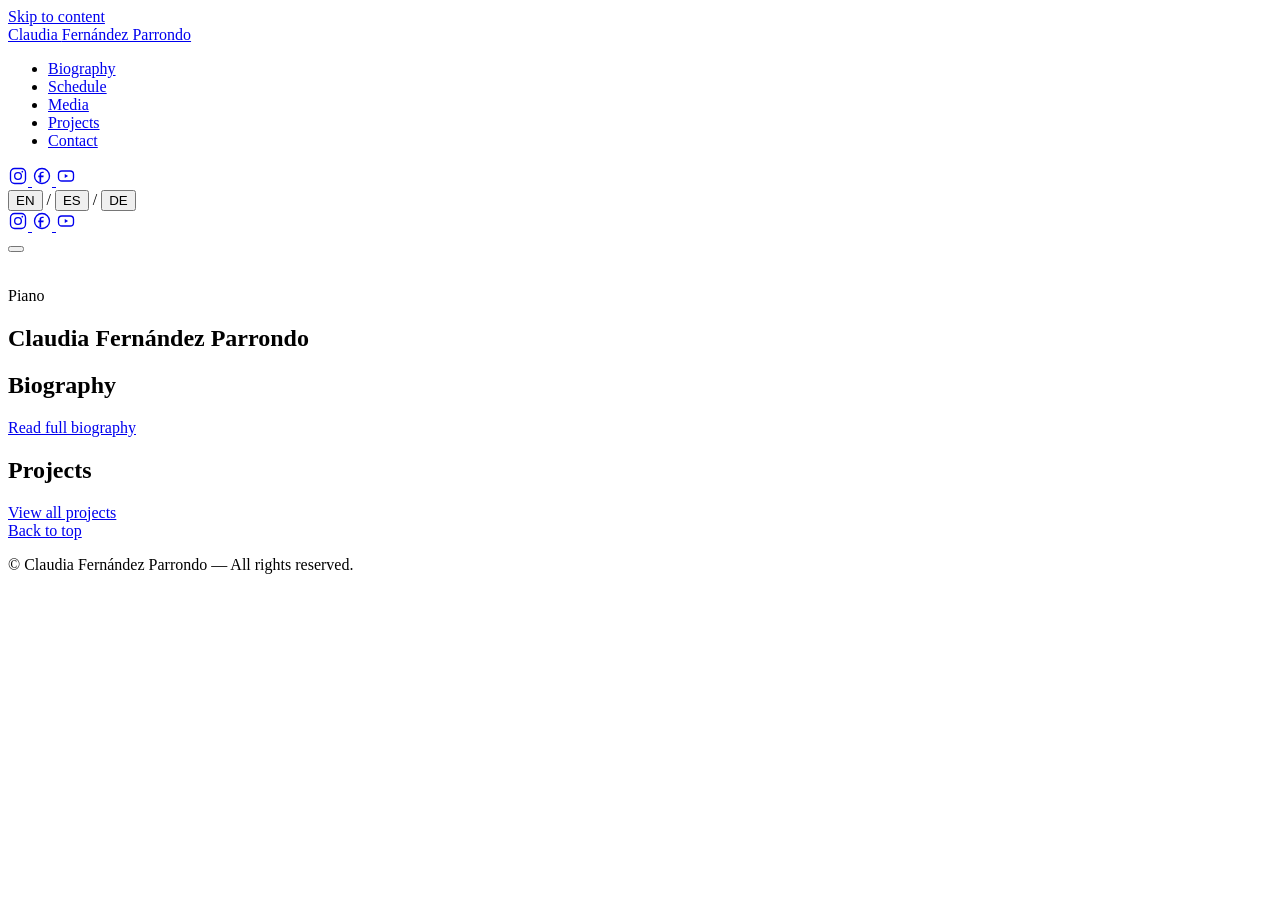
==== index.html @ fd2f8998 "Add files via upload" ====
<!DOCTYPE html>
<html lang="en">

<head>
  <meta charset="UTF-8">
  <meta name="viewport" content="width=device-width, initial-scale=1.0">

  <title>Claudia Fernández Parrondo — Pianist</title>

  <meta
    name="description"
    content="Claudia Fernández Parrondo, Spanish pianist. Chamber music and Lied, between Spain and Central Europe."
  >

  <!-- SEO -->
  <link
    rel="canonical"
    href="https://www.claudiafernandezparrondo.com/"
  >

  <meta name="robots" content="index, follow">
  <meta name="author" content="Claudia Fernández Parrondo">

  <!-- Open Graph -->
  <meta property="og:type" content="website">
  <meta
    property="og:site_name"
    content="Claudia Fernández Parrondo"
  >
  <meta
    property="og:title"
    content="Claudia Fernández Parrondo — Pianist"
  >
  <meta
    property="og:description"
    content="Spanish pianist. Chamber music and Lied, between Spain and Central Europe."
  >
  <meta
    property="og:image"
    content="https://www.claudiafernandezparrondo.com/assets/images/og-image.jpg"
  >
  <meta property="og:image:width" content="1200">
  <meta property="og:image:height" content="630">
  <meta
    property="og:url"
    content="https://www.claudiafernandezparrondo.com/"
  >
  <meta property="og:locale" content="en_US">
  <meta property="og:locale:alternate" content="es_ES">
  <meta property="og:locale:alternate" content="de_DE">

  <!-- Twitter Card -->
  <meta name="twitter:card" content="summary_large_image">
  <meta
    name="twitter:title"
    content="Claudia Fernández Parrondo — Pianist"
  >
  <meta
    name="twitter:description"
    content="Spanish pianist. Chamber music and Lied, between Spain and Central Europe."
  >
  <meta
    name="twitter:image"
    content="https://www.claudiafernandezparrondo.com/assets/images/og-image.jpg"
  >

  <!-- Structured data -->
  <script type="application/ld+json">
  {
    "@context": "https://schema.org",
    "@type": "Person",
    "name": "Claudia Fernández Parrondo",
    "jobTitle": "Pianist",
    "url": "https://www.claudiafernandezparrondo.com/",
    "image": "https://www.claudiafernandezparrondo.com/assets/images/og-image.jpg",
    "sameAs": [
      "https://www.instagram.com/cfpianist/",
      "https://www.facebook.com/ClauFPianist",
      "https://www.youtube.com/@CFPianist"
    ]
  }
  </script>

  <!-- Fonts -->
  <link rel="preconnect" href="https://fonts.googleapis.com">
  <link
    rel="preconnect"
    href="https://fonts.gstatic.com"
    crossorigin
  >

  <link
    href="https://fonts.googleapis.com/css2?family=Fraunces:ital,opsz,wght@0,9..144,300;0,9..144,400;0,9..144,500;0,9..144,600;1,9..144,400&family=Inter:wght@400;500;600&display=swap"
    rel="stylesheet"
  >

  <link rel="stylesheet" href="css/style.css">
</head>


<body id="top">

  <a class="skip-link" href="#main">
    Skip to content
  </a>


  <!-- ================================================================
       HEADER
       ================================================================ -->

  <header class="site-header">

    <div class="site-header__inner">

      <!-- NAME -->
      <a
        class="site-header__name"
        href="index.html"
      >
        Claudia
        <span class="site-header__surname">
          Fernández Parrondo
        </span>
      </a>


      <!-- NAVIGATION -->
      <nav
        class="primary-nav"
        id="primaryNav"
        aria-label="Primary navigation"
      >

        <ul class="primary-nav__list">

          <li>
            <a
              href="bio.html"
              data-i18n="nav.bio"
            >
              Biography
            </a>
          </li>

          <li>
            <a
              href="schedule.html"
              data-i18n="nav.schedule"
            >
              Schedule
            </a>
          </li>

          <li>
            <a
              href="media.html"
              data-i18n="nav.media"
            >
              Media
            </a>
          </li>

          <li>
            <a
              href="projects.html"
              data-i18n="nav.projects"
            >
              Projects
            </a>
          </li>

          <li>
            <a
              href="contact.html"
              data-i18n="nav.contact"
            >
              Contact
            </a>
          </li>

        </ul>


        <!-- MOBILE SOCIALS -->
        <div class="social-icons social-icons--in-nav">

          <a
            href="https://www.instagram.com/cfpianist/"
            target="_blank"
            rel="noopener noreferrer"
            aria-label="Instagram"
          >
            <svg
              viewBox="0 0 24 24"
              width="20"
              height="20"
              fill="none"
              stroke="currentColor"
              stroke-width="1.6"
            >
              <rect
                x="3"
                y="3"
                width="18"
                height="18"
                rx="5"
              />
              <circle
                cx="12"
                cy="12"
                r="4"
              />
              <circle
                cx="17.2"
                cy="6.8"
                r="1"
                fill="currentColor"
                stroke="none"
              />
            </svg>
          </a>


          <a
            href="https://www.facebook.com/ClauFPianist"
            target="_blank"
            rel="noopener noreferrer"
            aria-label="Facebook"
          >
            <svg
              viewBox="0 0 24 24"
              width="20"
              height="20"
              fill="none"
              stroke="currentColor"
              stroke-width="1.6"
            >
              <circle
                cx="12"
                cy="12"
                r="9"
              />

              <path
                d="M14 8.5h-1.5c-.9 0-1.5.6-1.5 1.5v1.5H14l-.3 2H11v6h-2v-6H7.5v-2H9V10c0-1.9 1.3-3.2 3.2-3.2H14z"
                fill="currentColor"
                stroke="none"
              />
            </svg>
          </a>


          <a
            href="https://www.youtube.com/@CFPianist"
            target="_blank"
            rel="noopener noreferrer"
            aria-label="YouTube"
          >
            <svg
              viewBox="0 0 24 24"
              width="20"
              height="20"
              fill="none"
              stroke="currentColor"
              stroke-width="1.6"
            >
              <rect
                x="3"
                y="6"
                width="18"
                height="12"
                rx="4"
              />

              <path
                d="M10.5 9.7v4.6l4-2.3z"
                fill="currentColor"
                stroke="none"
              />
            </svg>
          </a>

        </div>

      </nav>


      <!-- LANGUAGE SWITCH -->
      <div
        class="lang-switch"
        aria-label="Language selection"
      >

        <button
          class="lang-switch__btn is-active"
          type="button"
          data-lang="en"
        >
          EN
        </button>

        <span
          class="lang-switch__separator"
          aria-hidden="true"
        >
          /
        </span>

        <button
          class="lang-switch__btn"
          type="button"
          data-lang="es"
        >
          ES
        </button>

        <span
          class="lang-switch__separator"
          aria-hidden="true"
        >
          /
        </span>

        <button
          class="lang-switch__btn"
          type="button"
          data-lang="de"
        >
          DE
        </button>

      </div>


      <!-- DESKTOP SOCIALS -->
      <div class="social-icons social-icons--in-header">

        <a
          href="https://www.instagram.com/cfpianist/"
          target="_blank"
          rel="noopener noreferrer"
          aria-label="Instagram"
        >
          <svg
            viewBox="0 0 24 24"
            width="20"
            height="20"
            fill="none"
            stroke="currentColor"
            stroke-width="1.6"
          >
            <rect
              x="3"
              y="3"
              width="18"
              height="18"
              rx="5"
            />

            <circle
              cx="12"
              cy="12"
              r="4"
            />

            <circle
              cx="17.2"
              cy="6.8"
              r="1"
              fill="currentColor"
              stroke="none"
            />
          </svg>
        </a>


        <a
          href="https://www.facebook.com/ClauFPianist"
          target="_blank"
          rel="noopener noreferrer"
          aria-label="Facebook"
        >
          <svg
            viewBox="0 0 24 24"
            width="20"
            height="20"
            fill="none"
            stroke="currentColor"
            stroke-width="1.6"
          >
            <circle
              cx="12"
              cy="12"
              r="9"
            />

            <path
              d="M14 8.5h-1.5c-.9 0-1.5.6-1.5 1.5v1.5H14l-.3 2H11v6h-2v-6H7.5v-2H9V10c0-1.9 1.3-3.2 3.2-3.2H14z"
              fill="currentColor"
              stroke="none"
            />
          </svg>
        </a>


        <a
          href="https://www.youtube.com/@CFPianist"
          target="_blank"
          rel="noopener noreferrer"
          aria-label="YouTube"
        >
          <svg
            viewBox="0 0 24 24"
            width="20"
            height="20"
            fill="none"
            stroke="currentColor"
            stroke-width="1.6"
          >
            <rect
              x="3"
              y="6"
              width="18"
              height="12"
              rx="4"
            />

            <path
              d="M10.5 9.7v4.6l4-2.3z"
              fill="currentColor"
              stroke="none"
            />
          </svg>
        </a>

      </div>


      <!-- MOBILE MENU BUTTON -->
      <button
        id="navToggle"
        class="nav-toggle"
        type="button"
        aria-expanded="false"
        aria-controls="primaryNav"
        aria-label="Open menu"
      >
        <span class="nav-toggle__bar"></span>
        <span class="nav-toggle__bar"></span>
        <span class="nav-toggle__bar"></span>
      </button>

    </div>

  </header>


  <!-- ================================================================
       MAIN
       ================================================================ -->

  <main id="main">


    <!-- HERO -->

    <section
      class="hero"
      aria-label="Introduction"
    >

      <div class="hero__media">

        <img
          class="hero__image"
          src="assets/images/claudia-hero-1200.jpg"
          srcset="
            assets/images/claudia-hero-700.jpg 700w,
            assets/images/claudia-hero-1200.jpg 1200w,
            assets/images/claudia-hero-2000.jpg 2000w
          "
          sizes="
            (max-width: 700px) 100vw,
            (max-width: 1100px) 100vw,
            60vw
          "
          alt=""
          id="heroImage"
          fetchpriority="high"
        >

        <div
          class="hero__scrim"
          aria-hidden="true"
        ></div>

      </div>


      <div class="hero__content">

        <p
          class="hero__eyebrow"
          data-i18n="hero.eyebrow"
          data-i18n-source="content"
        >
          Piano
        </p>

        <h1 class="hero__name">

          <span class="hero__name-line">
            Claudia
          </span>

          <span class="hero__name-line hero__name-line--last">
            Fernández Parrondo
          </span>

        </h1>

      </div>

    </section>


    <!-- BIO TEASER -->

    <section
      class="section section--bio-teaser"
      id="bio-teaser"
    >

      <div class="section__inner">

        <h2 class="section__title">

          <span
            class="section__title-rule"
            aria-hidden="true"
          ></span>

          <span data-i18n="sections.bio">
            Biography
          </span>

        </h2>


        <p
          class="bio-teaser__text"
          id="bioTeaser"
          data-i18n-source="content"
          data-i18n="bioTeaser"
        >
          <!-- populated by JS -->
        </p>


        <a
          class="text-link"
          href="bio.html"
        >

          <span data-i18n="readFullBio">
            Read full biography
          </span>

          <span
            class="text-link__line"
            aria-hidden="true"
          ></span>

        </a>

      </div>

    </section>


    <!-- PROJECTS PREVIEW -->

    <section
      class="section section--projects"
      id="projects-preview"
    >

      <div class="section__inner">

        <h2 class="section__title">

          <span
            class="section__title-rule"
            aria-hidden="true"
          ></span>

          <span data-i18n="sections.projects">
            Projects
          </span>

        </h2>


        <div
          class="projects-grid"
          id="projectsPreviewGrid"
        ></div>


        <p
          class="empty-state"
          id="projectsPreviewEmpty"
          data-i18n="projectsEmpty"
          hidden
        >
          New projects coming soon.
        </p>


        <a
          class="text-link"
          href="projects.html"
        >

          <span data-i18n="viewAllProjects">
            View all projects
          </span>

          <span
            class="text-link__line"
            aria-hidden="true"
          ></span>

        </a>

      </div>

    </section>

  </main>


  <!-- ================================================================
       FOOTER
       ================================================================ -->

  <footer class="site-footer">

    <div class="site-footer__inner">

      <a
        href="#top"
        class="site-footer__top"
        data-i18n="backToTop"
      >
        Back to top
      </a>

      <p class="site-footer__rights">
        &copy;
        <span id="year"></span>
        Claudia Fernández Parrondo —
        <span data-i18n="footerRights">
          All rights reserved.
        </span>
      </p>

    </div>

  </footer>


  <!-- SCRIPTS -->

  <script src="js/i18n.js"></script>
  <script src="js/main.js"></script>

</body>

</html>
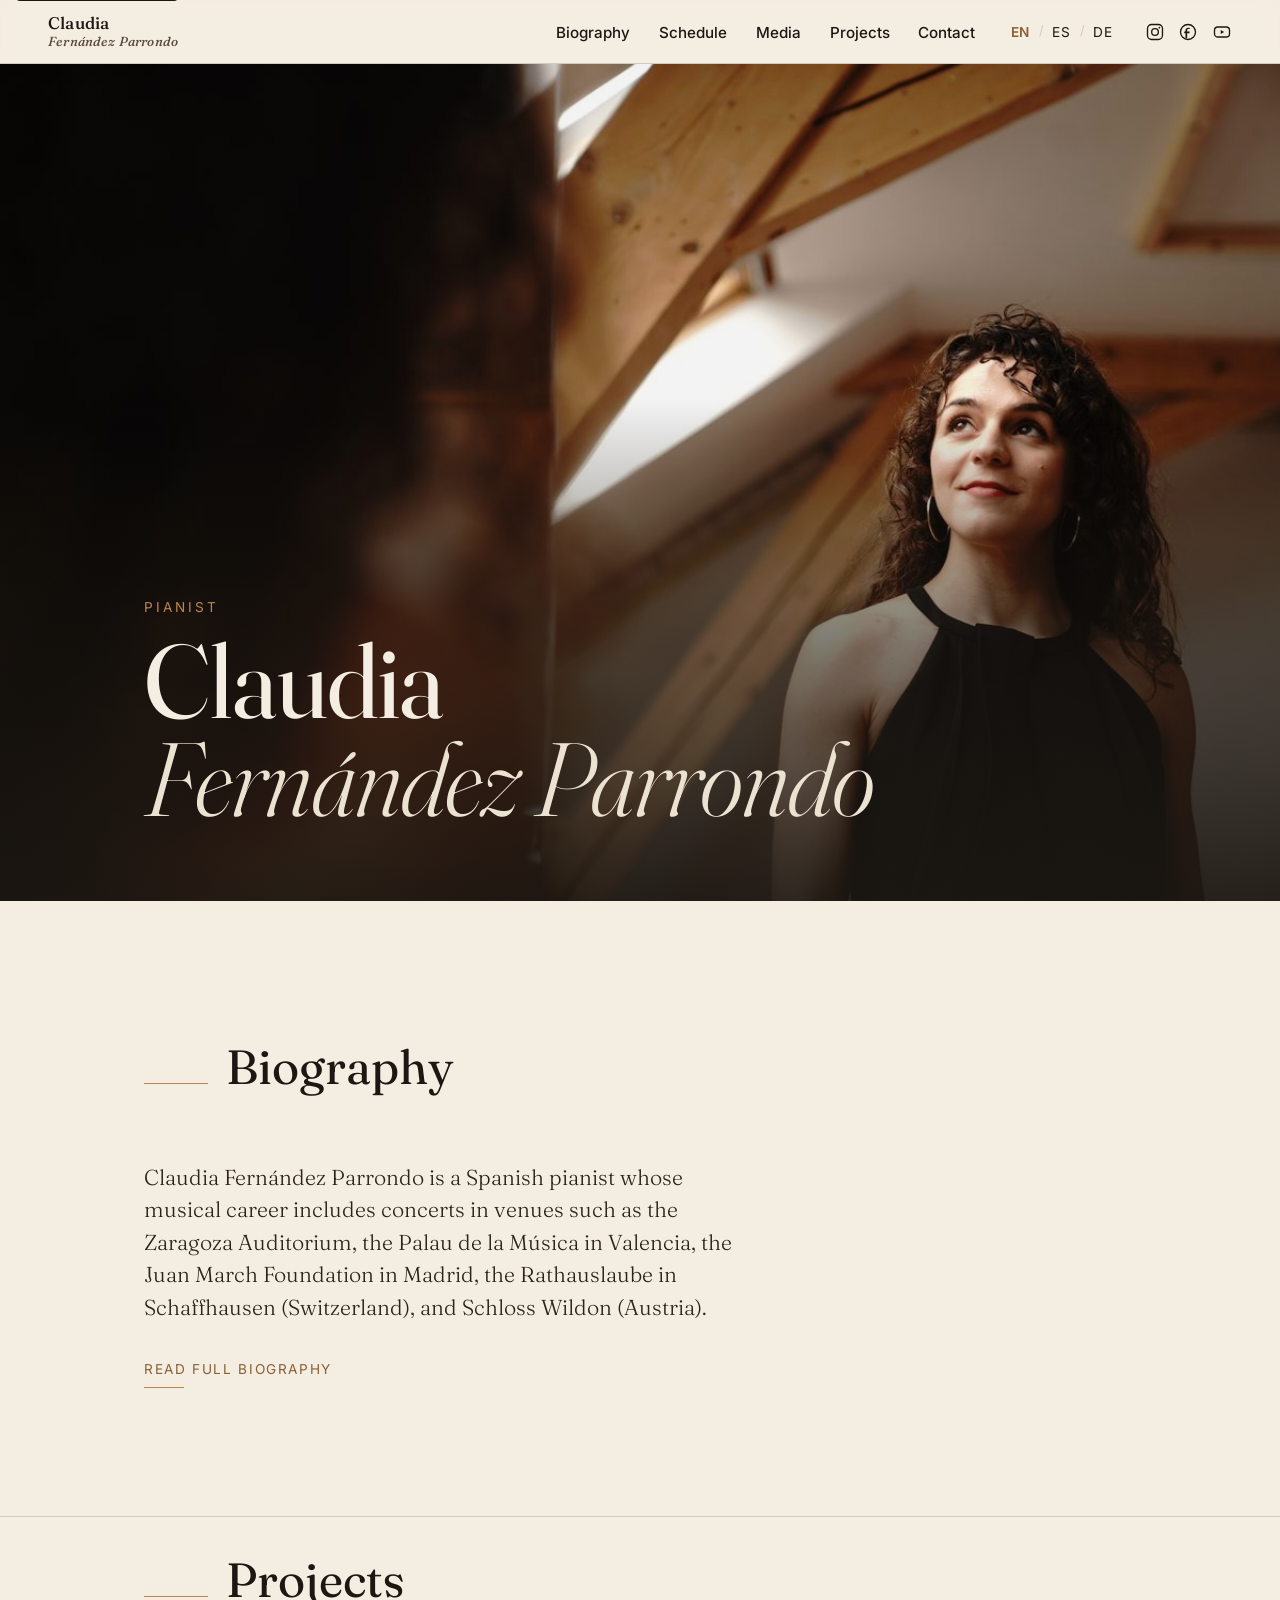
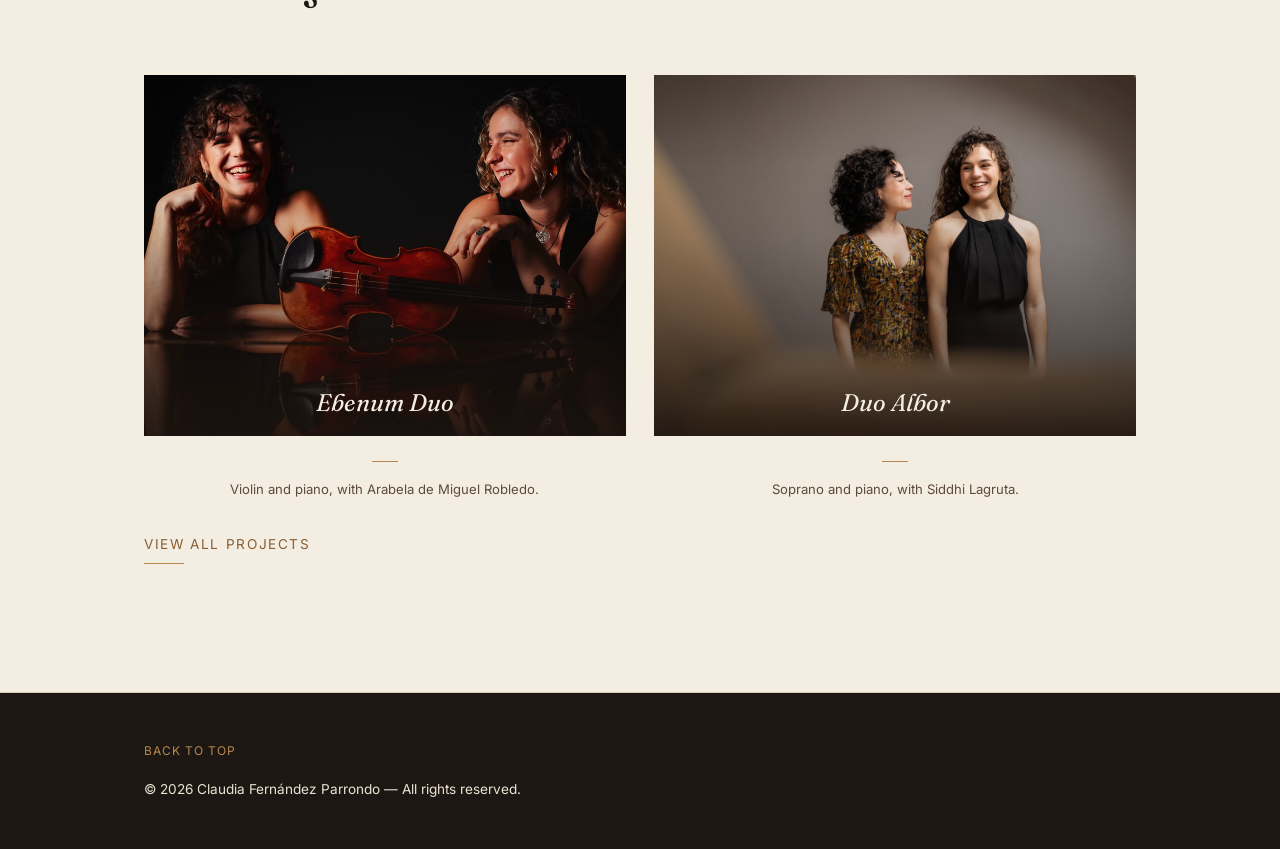
==== commit eaead8df: "Add files via upload" ====
--- a/index.html
+++ b/index.html
@@ -476,9 +476,9 @@
           class="hero__image"
           src="assets/images/claudia-hero-1200.jpg"
           srcset="
-            assets/images/claudia-hero-700.jpg 700w,
-            assets/images/claudia-hero-1200.jpg 1200w,
-            assets/images/claudia-hero-2000.jpg 2000w
+            assets/claudia-hero-700.jpg 700w,
+            assets/claudia-hero-1200.jpg 1200w,
+            assets/claudia-hero-2000.jpg 2000w
           "
           sizes="
             (max-width: 700px) 100vw,
--- a/css/style.css
+++ b/css/style.css
@@ -0,0 +1,1398 @@
+/* ==========================================================================
+   Claudia Fernández Parrondo — Piano
+   Design tokens: "Golden Hour"
+   ========================================================================== */
+
+:root {
+  --color-ink: #1c1712;
+  --color-ink-soft: #2a231c;
+  --color-parchment: #f4ede1;
+  --color-parchment-dim: #ece2d2;
+  --color-amber: #b8874f;
+  --color-amber-deep: #8a5f34;
+  --color-coffee: #5c4b3a;
+  --color-line: #d8cbb6;
+  --color-white: #fffdf9;
+
+  --font-display: "Fraunces", "Iowan Old Style", Georgia, serif;
+  --font-body: "Inter", -apple-system, BlinkMacSystemFont, "Segoe UI", sans-serif;
+
+  --step-name: clamp(2.6rem, 8vw + 1rem, 6.5rem);
+  --step-h2: clamp(1.8rem, 4vw + 1rem, 3rem);
+  --step-h3: clamp(1.1rem, 1.5vw + 0.8rem, 1.4rem);
+  --step-body: clamp(1rem, 0.4vw + 0.9rem, 1.15rem);
+  --step-eyebrow: clamp(0.72rem, 0.3vw + 0.65rem, 0.85rem);
+
+  --content-max: 68rem;
+  --content-pad: 1.25rem;
+  --space-section: clamp(4rem, 10vw, 8rem);
+
+  --ease: cubic-bezier(0.22, 1, 0.36, 1);
+}
+
+@media (min-width: 700px) {
+  :root {
+    --content-pad: 3rem;
+  }
+}
+
+
+/* ==========================================================================
+   RESET
+   ========================================================================== */
+
+*,
+*::before,
+*::after {
+  box-sizing: border-box;
+}
+
+html {
+  scroll-behavior: smooth;
+}
+
+@media (prefers-reduced-motion: reduce) {
+  html {
+    scroll-behavior: auto;
+  }
+
+  *,
+  *::before,
+  *::after {
+    animation-duration: 0.01ms !important;
+    animation-iteration-count: 1 !important;
+    transition-duration: 0.01ms !important;
+    scroll-behavior: auto !important;
+  }
+}
+
+body {
+  margin: 0;
+
+  background: var(--color-parchment);
+  color: var(--color-ink);
+
+  font-family: var(--font-body);
+  font-size: var(--step-body);
+  line-height: 1.6;
+
+  -webkit-font-smoothing: antialiased;
+}
+
+img {
+  max-width: 100%;
+  display: block;
+}
+
+a {
+  color: inherit;
+}
+
+ul {
+  margin: 0;
+  padding: 0;
+  list-style: none;
+}
+
+h1,
+h2,
+h3,
+p {
+  margin: 0;
+}
+
+
+/* ==========================================================================
+   ACCESSIBILITY
+   ========================================================================== */
+
+.sr-only {
+  position: absolute;
+
+  width: 1px;
+  height: 1px;
+
+  padding: 0;
+  margin: -1px;
+
+  overflow: hidden;
+
+  clip: rect(0, 0, 0, 0);
+
+  white-space: nowrap;
+
+  border: 0;
+}
+
+.skip-link {
+  position: absolute;
+
+  top: -3rem;
+  left: 1rem;
+
+  background: var(--color-ink);
+  color: var(--color-parchment);
+
+  padding: 0.6rem 1rem;
+
+  z-index: 1000;
+
+  border-radius: 0 0 4px 4px;
+
+  transition: top 0.2s var(--ease);
+}
+
+.skip-link:focus {
+  top: 0;
+}
+
+:focus-visible {
+  outline: 2px solid var(--color-amber);
+  outline-offset: 3px;
+}
+
+
+/* ==========================================================================
+   HEADER
+   ========================================================================== */
+
+.site-header {
+  position: sticky;
+
+  top: 0;
+
+  z-index: 100;
+
+  background: rgba(244, 237, 225, 0.9);
+
+  backdrop-filter: blur(8px);
+
+  border-bottom: 1px solid var(--color-line);
+}
+
+.site-header__inner {
+  width: 100%;
+
+  margin: 0 auto;
+
+  padding: 0.9rem var(--content-pad);
+
+  display: flex;
+
+  align-items: center;
+
+  gap: 0;
+}
+
+
+/* ==========================================================================
+   HEADER — NAME
+   ========================================================================== */
+
+.site-header__name {
+  font-family: var(--font-display);
+
+  font-weight: 500;
+
+  font-size: 1.05rem;
+
+  text-decoration: none;
+
+  letter-spacing: 0.01em;
+
+  display: flex;
+
+  flex-direction: column;
+
+  line-height: 1.15;
+
+  flex-shrink: 0;
+}
+
+.site-header__surname {
+  font-size: 0.78em;
+
+  color: var(--color-coffee);
+
+  font-style: italic;
+}
+
+
+/* ==========================================================================
+   HEADER — NAVIGATION
+   ========================================================================== */
+
+.primary-nav {
+  display: none;
+}
+
+.primary-nav__list {
+  display: flex;
+
+  align-items: center;
+
+  gap: 1.8rem;
+}
+
+.primary-nav__list a {
+  text-decoration: none;
+
+  font-family: var(--font-body);
+
+  font-size: 0.95rem;
+
+  font-weight: 500;
+
+  color: var(--color-ink);
+
+  white-space: nowrap;
+
+  transition: color 0.2s var(--ease);
+}
+
+.primary-nav__list a:hover,
+.primary-nav__list a:focus-visible {
+  color: var(--color-amber-deep);
+}
+
+
+/* ==========================================================================
+   HEADER — SOCIAL ICONS
+   ========================================================================== */
+
+.social-icons {
+  display: flex;
+
+  align-items: center;
+
+  gap: 0.85rem;
+}
+
+.social-icons a {
+  color: var(--color-ink);
+
+  display: flex;
+
+  transition: color 0.2s var(--ease);
+}
+
+.social-icons a:hover,
+.social-icons a:focus-visible {
+  color: var(--color-amber-deep);
+}
+
+
+/* Desktop copy */
+.social-icons--in-header {
+  display: none;
+}
+
+
+/* Mobile copy */
+.social-icons--in-nav {
+  margin-top: 2.5rem;
+
+  padding-top: 1.5rem;
+
+  border-top: 1px solid rgba(244, 237, 225, 0.2);
+}
+
+.social-icons--in-nav a {
+  color: var(--color-parchment);
+}
+
+.social-icons--in-nav a:hover,
+.social-icons--in-nav a:focus-visible {
+  color: var(--color-amber);
+}
+
+
+/* ==========================================================================
+   HEADER — LANGUAGES
+   ========================================================================== */
+
+.lang-switch {
+  display: none;
+
+  align-items: center;
+
+  gap: 0.55rem;
+
+  white-space: nowrap;
+
+  flex-shrink: 0;
+}
+
+.lang-switch__btn {
+  background: none;
+
+  border: none;
+
+  padding: 0.2rem 0;
+
+  color: var(--color-ink);
+
+  font-family: var(--font-body);
+
+  font-size: 0.85rem;
+
+  letter-spacing: 0.05em;
+
+  cursor: pointer;
+
+  transition: color 0.2s var(--ease);
+}
+
+.lang-switch__btn:hover,
+.lang-switch__btn:focus-visible {
+  color: var(--color-amber-deep);
+}
+
+.lang-switch__btn.is-active {
+  color: var(--color-amber-deep);
+
+  font-weight: 600;
+}
+
+.lang-switch__separator {
+  color: var(--color-line);
+
+  font-size: 0.8rem;
+
+  user-select: none;
+}
+
+
+/* ==========================================================================
+   HEADER — MOBILE BUTTON
+   ========================================================================== */
+
+.nav-toggle {
+  margin-left: auto;
+
+  display: flex;
+
+  flex-direction: column;
+
+  justify-content: center;
+
+  gap: 5px;
+
+  width: 2.4rem;
+
+  height: 2.4rem;
+
+  padding: 0;
+
+  background: none;
+
+  border: none;
+
+  cursor: pointer;
+}
+
+.nav-toggle__bar {
+  width: 100%;
+
+  height: 2px;
+
+  background: var(--color-ink);
+
+  transition:
+    transform 0.3s var(--ease),
+    opacity 0.3s var(--ease);
+}
+
+.nav-toggle[aria-expanded="true"]
+.nav-toggle__bar:nth-child(1) {
+  transform: translateY(7px) rotate(45deg);
+}
+
+.nav-toggle[aria-expanded="true"]
+.nav-toggle__bar:nth-child(2) {
+  opacity: 0;
+}
+
+.nav-toggle[aria-expanded="true"]
+.nav-toggle__bar:nth-child(3) {
+  transform: translateY(-7px) rotate(-45deg);
+}
+
+
+/* ==========================================================================
+   DESKTOP HEADER
+   ========================================================================== */
+
+@media (min-width: 900px) {
+
+  .site-header__inner {
+    /*
+      O nome fica à esquerda.
+
+      O conjunto NAV + IDIOMAS + SOCIAIS
+      é empurrado para a direita.
+    */
+
+    display: flex;
+
+    align-items: center;
+
+    width: 100%;
+
+    padding-left: var(--content-pad);
+    padding-right: var(--content-pad);
+  }
+
+
+  /* ----------------------------------
+     NAV
+     ---------------------------------- */
+
+  .primary-nav {
+    display: block;
+
+    margin-left: auto;
+  }
+
+  .primary-nav__list {
+    display: flex;
+
+    align-items: center;
+
+    gap: 1.8rem;
+  }
+
+
+  /* ----------------------------------
+     LANGUAGES
+     ---------------------------------- */
+
+  .lang-switch {
+    display: flex;
+
+    align-items: center;
+
+    gap: 0.55rem;
+
+    margin-left: 2.2rem;
+  }
+
+
+  /* ----------------------------------
+     SOCIALS
+     ---------------------------------- */
+
+  .social-icons--in-header {
+    display: flex;
+
+    align-items: center;
+
+    gap: 0.85rem;
+
+    margin-left: 2rem;
+  }
+
+
+  /* ----------------------------------
+     MOBILE ELEMENTS OFF
+     ---------------------------------- */
+
+  .social-icons--in-nav {
+    display: none;
+  }
+
+  .nav-toggle {
+    display: none;
+  }
+}
+
+
+/* ==========================================================================
+   MOBILE NAVIGATION
+   ========================================================================== */
+
+@media (max-width: 899px) {
+
+  .primary-nav {
+    position: fixed;
+
+    inset: 0 0 0 auto;
+
+    width: min(85vw, 22rem);
+
+    height: 100vh;
+
+    background: var(--color-ink);
+
+    color: var(--color-parchment);
+
+    padding: 6rem 2rem 2rem;
+
+    transform: translateX(100%);
+
+    transition: transform 0.35s var(--ease);
+
+    display: flex;
+
+    flex-direction: column;
+
+    justify-content: center;
+  }
+
+  .primary-nav.is-open {
+    transform: translateX(0);
+  }
+
+  .primary-nav__list {
+    display: flex;
+
+    flex-direction: column;
+
+    align-items: flex-start;
+
+    gap: 1.4rem;
+  }
+
+  .primary-nav__list a {
+    font-family: var(--font-display);
+
+    font-size: 1.6rem;
+
+    font-weight: 400;
+
+    color: var(--color-parchment);
+  }
+
+  .primary-nav__list a:hover,
+  .primary-nav__list a:focus-visible {
+    color: var(--color-amber);
+  }
+}
+
+
+/* ==========================================================================
+   HERO
+   ========================================================================== */
+
+.hero {
+  position: relative;
+
+  min-height: 93svh;
+
+  display: flex;
+
+  align-items: flex-end;
+
+  overflow: hidden;
+}
+
+.hero__media {
+  position: absolute;
+
+  inset: 0;
+}
+
+.hero__image {
+  width: 100%;
+
+  height: 100%;
+
+  object-fit: cover;
+
+  object-position: 75% 30%;
+}
+
+.hero__scrim {
+  position: absolute;
+
+  inset: 0;
+
+  background: linear-gradient(
+    to top,
+    rgba(28, 23, 18, 0.92) 0%,
+    rgba(28, 23, 18, 0.55) 32%,
+    rgba(28, 23, 18, 0.05) 60%
+  );
+}
+
+.hero__content {
+  position: relative;
+
+  z-index: 2;
+
+  color: var(--color-parchment);
+
+  width: 100%;
+
+  max-width: var(--content-max);
+
+  margin: 0 auto;
+
+  padding:
+    0
+    var(--content-pad)
+    clamp(2.5rem, 8vh, 5rem);
+}
+
+.hero__eyebrow {
+  font-size: var(--step-eyebrow);
+
+  text-transform: uppercase;
+
+  letter-spacing: 0.22em;
+
+  color: var(--color-amber);
+
+  margin-bottom: 0.8rem;
+}
+
+.hero__name {
+  font-family: var(--font-display);
+
+  font-weight: 400;
+
+  font-size: var(--step-name);
+
+  line-height: 0.95;
+
+  letter-spacing: -0.01em;
+}
+
+.hero__name-line {
+  display: block;
+}
+
+.hero__name-line--last {
+  font-style: italic;
+
+  font-weight: 300;
+
+  color: var(--color-parchment-dim);
+}
+
+.hero__tagline {
+  margin-top: 1.4rem;
+
+  max-width: 30rem;
+
+  font-size: clamp(
+    1rem,
+    0.4vw + 0.95rem,
+    1.2rem
+  );
+
+  color: var(--color-parchment-dim);
+}
+
+.hero__cta {
+  display: inline-flex;
+
+  flex-direction: column;
+
+  gap: 0.4rem;
+
+  margin-top: 2.4rem;
+
+  text-decoration: none;
+
+  color: var(--color-parchment);
+
+  font-size: 0.85rem;
+
+  letter-spacing: 0.12em;
+
+  text-transform: uppercase;
+}
+
+.hero__cta-line {
+  display: block;
+
+  width: 2.5rem;
+
+  height: 1px;
+
+  background: var(--color-amber);
+
+  transition: width 0.3s var(--ease);
+}
+
+.hero__cta:hover .hero__cta-line,
+.hero__cta:focus-visible .hero__cta-line {
+  width: 4.5rem;
+}
+
+.bio-hero {
+  position: relative;
+  height: clamp(320px, 55vh, 560px);
+  display: flex;
+  align-items: flex-end;
+  overflow: hidden;
+}
+.bio-hero__media {
+  position: absolute;
+  inset: 0;
+}
+.bio-hero__image {
+  width: 100%;
+  height: 100%;
+  object-fit: cover;
+  object-position: center 5%;
+}
+.bio-hero__scrim {
+  position: absolute;
+  inset: 0;
+  background: linear-gradient(
+    to top,
+    rgba(28, 23, 18, 0.85) 0%,
+    rgba(28, 23, 18, 0.35) 45%,
+    rgba(28, 23, 18, 0.05) 75%
+  );
+}
+.bio-hero__content {
+  position: relative;
+  z-index: 2;
+  width: 100%;
+  max-width: var(--content-max);
+  margin: 0 auto;
+  padding: 0 var(--content-pad) clamp(1.5rem, 5vh, 3rem);
+}
+.bio-hero__title {
+  font-family: var(--font-display);
+  font-weight: 400;
+  font-style: italic;
+  font-size: clamp(2.2rem, 6vw + 1rem, 4.5rem);
+  color: var(--color-parchment);
+}
+
+/* ================================================================ MOBILE ================================================================ */ 
+
+
+/* ==========================================================================
+   SECTIONS
+   ========================================================================== */
+
+.section {
+  padding: var(--space-section) 0;
+
+  border-bottom: 1px solid var(--color-line);
+}
+
+.section__inner {
+  max-width: var(--content-max);
+
+  margin: 0 auto;
+
+  padding: 0 var(--content-pad);
+}
+
+.section__title {
+  font-family: var(--font-display);
+
+  font-weight: 400;
+
+  font-size: var(--step-h2);
+
+  display: flex;
+
+  align-items: baseline;
+
+  gap: 1.1rem;
+
+  margin-bottom: clamp(2rem, 5vw, 3.5rem);
+}
+
+.section__title-rule {
+  width: clamp(2rem, 6vw, 4rem);
+
+  height: 1px;
+
+  background: var(--color-amber);
+
+  flex-shrink: 0;
+}
+
+
+/* ==========================================================================
+   BIO TEASER
+   ========================================================================== */
+
+.bio-teaser__text {
+  max-width: 38rem;
+
+  color: var(--color-ink-soft);
+
+  font-size: clamp(
+    1.1rem,
+    0.5vw + 1rem,
+    1.35rem
+  );
+
+  font-family: var(--font-display);
+
+  font-weight: 300;
+
+  line-height: 1.5;
+
+  margin-bottom: 1.8rem;
+}
+
+.text-link {
+  display: inline-flex;
+
+  flex-direction: column;
+
+  gap: 0.4rem;
+
+  text-decoration: none;
+
+  color: var(--color-amber-deep);
+
+  font-size: 0.85rem;
+
+  letter-spacing: 0.12em;
+
+  text-transform: uppercase;
+}
+
+.text-link__line {
+  display: block;
+
+  width: 2.5rem;
+
+  height: 1px;
+
+  background: var(--color-amber);
+
+  transition: width 0.3s var(--ease);
+}
+
+.text-link:hover .text-link__line,
+.text-link:focus-visible .text-link__line {
+  width: 4.5rem;
+}
+
+
+/* ==========================================================================
+   BIO
+   ========================================================================== */
+
+.bio__text {
+  max-width: 42rem;
+  display: flex;
+  flex-direction: column;
+  gap: 1.3rem;
+  color: var(--color-ink-soft);
+  font-size: var(--step-body);
+  text-align: justify;
+  hyphens: auto;
+}
+
+.bio__text p {
+  margin: 0;
+}
+
+.venues {
+  margin-top: clamp(3rem, 6vw, 4.5rem);
+
+  padding-top: clamp(2rem, 4vw, 3rem);
+
+  border-top: 1px solid var(--color-line);
+}
+
+.venues__title {
+  font-size: var(--step-eyebrow);
+
+  text-transform: uppercase;
+
+  letter-spacing: 0.15em;
+
+  color: var(--color-amber-deep);
+
+  margin-bottom: 1.2rem;
+}
+
+.venues__list {
+  display: flex;
+
+  flex-wrap: wrap;
+
+  gap: 0.6rem 1rem;
+}
+
+.venues__list li {
+  font-family: var(--font-display);
+
+  font-style: italic;
+
+  font-size: 1.05rem;
+
+  color: var(--color-coffee);
+}
+
+.venues__list li:not(:last-child)::after {
+  content: "·";
+
+  margin-left: 1rem;
+
+  color: var(--color-amber);
+
+  font-style: normal;
+}
+
+
+/* ==========================================================================
+   SCHEDULE
+   ========================================================================== */
+
+.schedule-list {
+  display: flex;
+
+  flex-direction: column;
+}
+
+.schedule-item {
+  display: grid;
+
+  grid-template-columns: auto 1fr;
+
+  gap: 0.3rem 1.5rem;
+
+  padding: 1.5rem 0;
+
+  border-top: 1px solid var(--color-line);
+}
+
+.schedule-list li:last-child {
+  border-bottom: 1px solid var(--color-line);
+}
+
+.schedule-item__date {
+  font-family: var(--font-display);
+
+  font-style: italic;
+
+  color: var(--color-amber-deep);
+
+  font-size: 1.1rem;
+
+  white-space: nowrap;
+}
+
+.schedule-item__title {
+  font-weight: 600;
+}
+
+.schedule-item__venue {
+  grid-column: 2;
+
+  color: var(--color-coffee);
+
+  font-size: 0.95rem;
+}
+
+.schedule-item__program {
+  grid-column: 2;
+
+  font-size: 0.9rem;
+
+  color: var(--color-coffee);
+
+  font-style: italic;
+}
+
+@media (min-width: 640px) {
+
+  .schedule-item {
+    grid-template-columns: 9rem 1fr;
+
+    align-items: baseline;
+  }
+}
+
+
+/* ==========================================================================
+   MEDIA
+   ========================================================================== */
+
+.media-grid {
+  display: grid;
+  gap: 1.8rem;
+  grid-template-columns: 1fr;
+}
+
+.media-card {
+  background: var(--color-white);
+  border: 1px solid var(--color-line);
+}
+
+.media-card__frame {
+  position: relative;
+  aspect-ratio: 16 / 9;
+  background: var(--color-ink);
+}
+
+.media-card__frame iframe {
+  position: absolute;
+  inset: 0;
+  width: 100%;
+  height: 100%;
+  border: 0;
+}
+
+.media-card__body {
+  padding: 1.2rem 1.4rem;
+}
+
+.media-card__title {
+  font-family: var(--font-display);
+  font-size: 1.15rem;
+  margin-bottom: 0.3rem;
+}
+
+.media-card__meta {
+  font-size: 0.85rem;
+  color: var(--color-coffee);
+}
+
+@media (min-width: 640px) {
+  .media-grid {
+    grid-template-columns: repeat(2, 1fr);
+  }
+}
+
+
+/* ==========================================================================
+   PROJECTS — foto a sangue com nome sobreposto, legenda centrada por baixo
+   ========================================================================== */
+
+.projects-grid {
+  display: grid;
+  gap: 1.8rem;
+  grid-template-columns: 1fr;
+  margin-bottom: 1.8rem;
+}
+
+.project-card {
+  display: block;
+  text-decoration: none;
+  color: inherit;
+}
+
+.project-card__media {
+  position: relative;
+  aspect-ratio: 4 / 3;
+  overflow: hidden;
+}
+
+.project-card__image {
+  width: 100%;
+  height: 100%;
+  object-fit: cover;
+  transition: transform 0.4s var(--ease);
+}
+.project-card:hover .project-card__image,
+.project-card:focus-visible .project-card__image {
+  transform: scale(1.04);
+}
+
+.project-card__scrim {
+  position: absolute;
+  inset: 0;
+  background: linear-gradient(
+    to top,
+    rgba(28, 20, 15, 0.85) 0%,
+    rgba(28, 20, 15, 0.15) 55%,
+    transparent 75%
+  );
+  pointer-events: none;
+}
+
+.project-card__title {
+  position: absolute;
+  left: 0;
+  right: 0;
+  bottom: 0.9rem;
+  margin: 0;
+  padding: 0 1rem;
+  text-align: center;
+  font-family: var(--font-display);
+  font-style: italic;
+  font-weight: 400;
+  font-size: 1.3rem;
+  color: var(--color-parchment);
+}
+
+.project-card__caption {
+  text-align: center;
+  margin-top: 0.8rem;
+}
+
+.project-card__caption-line {
+  display: inline-block;
+  width: 1.6rem;
+  height: 1px;
+  background: var(--color-amber);
+  margin-bottom: 0.5rem;
+}
+
+.project-card__meta {
+  margin: 0;
+  font-size: 0.82rem;
+  color: var(--color-coffee);
+}
+
+@media (min-width: 640px) {
+  .projects-grid {
+    grid-template-columns: repeat(2, 1fr);
+  }
+  .project-card__title {
+    font-size: 1.5rem;
+  }
+}
+
+
+/* ==========================================================================
+   EMPTY STATE
+   ========================================================================== */
+
+.empty-state {
+  color: var(--color-coffee);
+  font-style: italic;
+  font-family: var(--font-display);
+  font-size: 1.05rem;
+  padding: 2rem 0;
+  border-top: 1px solid var(--color-line);
+}
+
+
+/* ==========================================================================
+   CONTACT
+   ========================================================================== */
+
+.contact__intro {
+  color: var(--color-coffee);
+
+  margin-bottom: 1rem;
+}
+
+.contact__details {
+  display: flex;
+
+  flex-direction: column;
+
+  gap: 0.8rem;
+}
+
+.contact__email {
+  font-family: var(--font-display);
+
+  font-size: clamp(1.4rem, 3vw, 2rem);
+
+  font-style: italic;
+
+  text-decoration: none;
+
+  border-bottom: 1px solid var(--color-amber);
+
+  width: fit-content;
+}
+
+.contact__social {
+  display: flex;
+
+  gap: 1.2rem;
+
+  margin-top: 0.6rem;
+
+  flex-wrap: wrap;
+}
+
+.contact__social a {
+  text-decoration: none;
+
+  font-size: 0.9rem;
+
+  letter-spacing: 0.05em;
+
+  text-transform: uppercase;
+
+  color: var(--color-coffee);
+
+  border-bottom: 1px solid transparent;
+
+  transition:
+    border-color 0.2s var(--ease),
+    color 0.2s var(--ease);
+}
+
+.contact__social a:hover,
+.contact__social a:focus-visible {
+  color: var(--color-amber-deep);
+
+  border-color: var(--color-amber);
+}
+
+
+/* ==========================================================================
+   FOOTER
+   ========================================================================== */
+
+.site-footer {
+  background: var(--color-ink);
+
+  color: var(--color-parchment-dim);
+}
+
+.site-footer__inner {
+  max-width: var(--content-max);
+
+  margin: 0 auto;
+
+  padding: 3rem var(--content-pad);
+
+  display: flex;
+
+  flex-direction: column;
+
+  gap: 1.2rem;
+
+  font-size: 0.85rem;
+}
+
+.site-footer__top {
+  text-decoration: none;
+
+  color: var(--color-amber);
+
+  letter-spacing: 0.08em;
+
+  text-transform: uppercase;
+
+  font-size: 0.75rem;
+
+  width: fit-content;
+}
+
+/* ==========================================================================
+   PROJECTS DETAILED (projects.html) — formato A: blocos grandes alternados
+   ========================================================================== */
+
+.projects-detailed {
+  display: flex;
+  flex-direction: column;
+  gap: 3rem;
+}
+
+.project-block:not(:first-child) {
+  border-top: 1px solid var(--color-line);
+  padding-top: 3rem;
+}
+
+.project-block {
+  display: grid;
+  grid-template-columns: 1fr;
+  grid-template-areas:
+    "title"
+    "image"
+    "text";
+  gap: 1rem;
+}
+
+.project-block__title {
+  grid-area: title;
+  font-family: 'Allura', cursive;
+  font-size: 2.2rem;
+  font-weight: 700;
+  color: var(--color-ink);
+}
+
+.project-block__image {
+  grid-area: image;
+  width: 100%;
+  aspect-ratio: 4 / 3;
+  object-fit: cover;
+}
+
+.project-block__text-wrap {
+  grid-area: text;
+}
+
+.project-block__text {
+  color: var(--color-ink-soft);
+  line-height: 1.6;
+  margin-bottom: 1.2rem;
+  max-width: 38rem;
+  text-align: justify;
+  hyphens: auto;
+}
+
+@media (min-width: 800px) {
+  .project-block {
+    grid-template-columns: 1fr 1fr;
+    grid-template-areas:
+      "image title"
+      "image text";
+    align-items: start;
+    gap: 0 3rem;
+  }
+  .project-block__title {
+    font-size: 2.8rem;
+    align-self: end;
+  }
+  .project-block:nth-child(even) {
+    grid-template-areas:
+      "title image"
+      "text image";
+  }
+  .project-block__image {
+    height: 100%;
+  }
+
+#projects-preview {
+  padding-top: clamp(1rem, 2vw, 2rem);
+}
+
+  }
+
+  @media (max-width: 700px) {
+  .hero {
+    min-height: 55svh;
+  }
+  .hero__image {
+    object-position: 85% 25%;
+  }
+
+.bio-hero--compact {
+  aspect-ratio: 21 / 10;
+  height: auto;
+  max-height: 300px;
+  min-height: 200px;
+}
+
+}
+
+@media (max-width: 899px) {
+
+  /* Posição do texto — bio.html (só mobile) */
+  .bio-hero--bio {
+    align-items: flex-start;
+  }
+  .bio-hero--bio .bio-hero__content {
+    padding: clamp(1.5rem, 5vh, 3rem) var(--content-pad) 0;
+  }
+
+  /* Posição do texto — projects.html (só mobile) */
+  .bio-hero--compact {
+    align-items: flex-start;
+  }
+
+  
+  .bio-hero--bio .bio-hero__title,
+.bio-hero--compact .bio-hero__title {
+  text-shadow: 0 2px 30px rgba(0, 0, 0, 1.5);
+}
+
+}
+.bio-hero--schedule .bio-hero__image {
+  object-position: center 20%;
+}
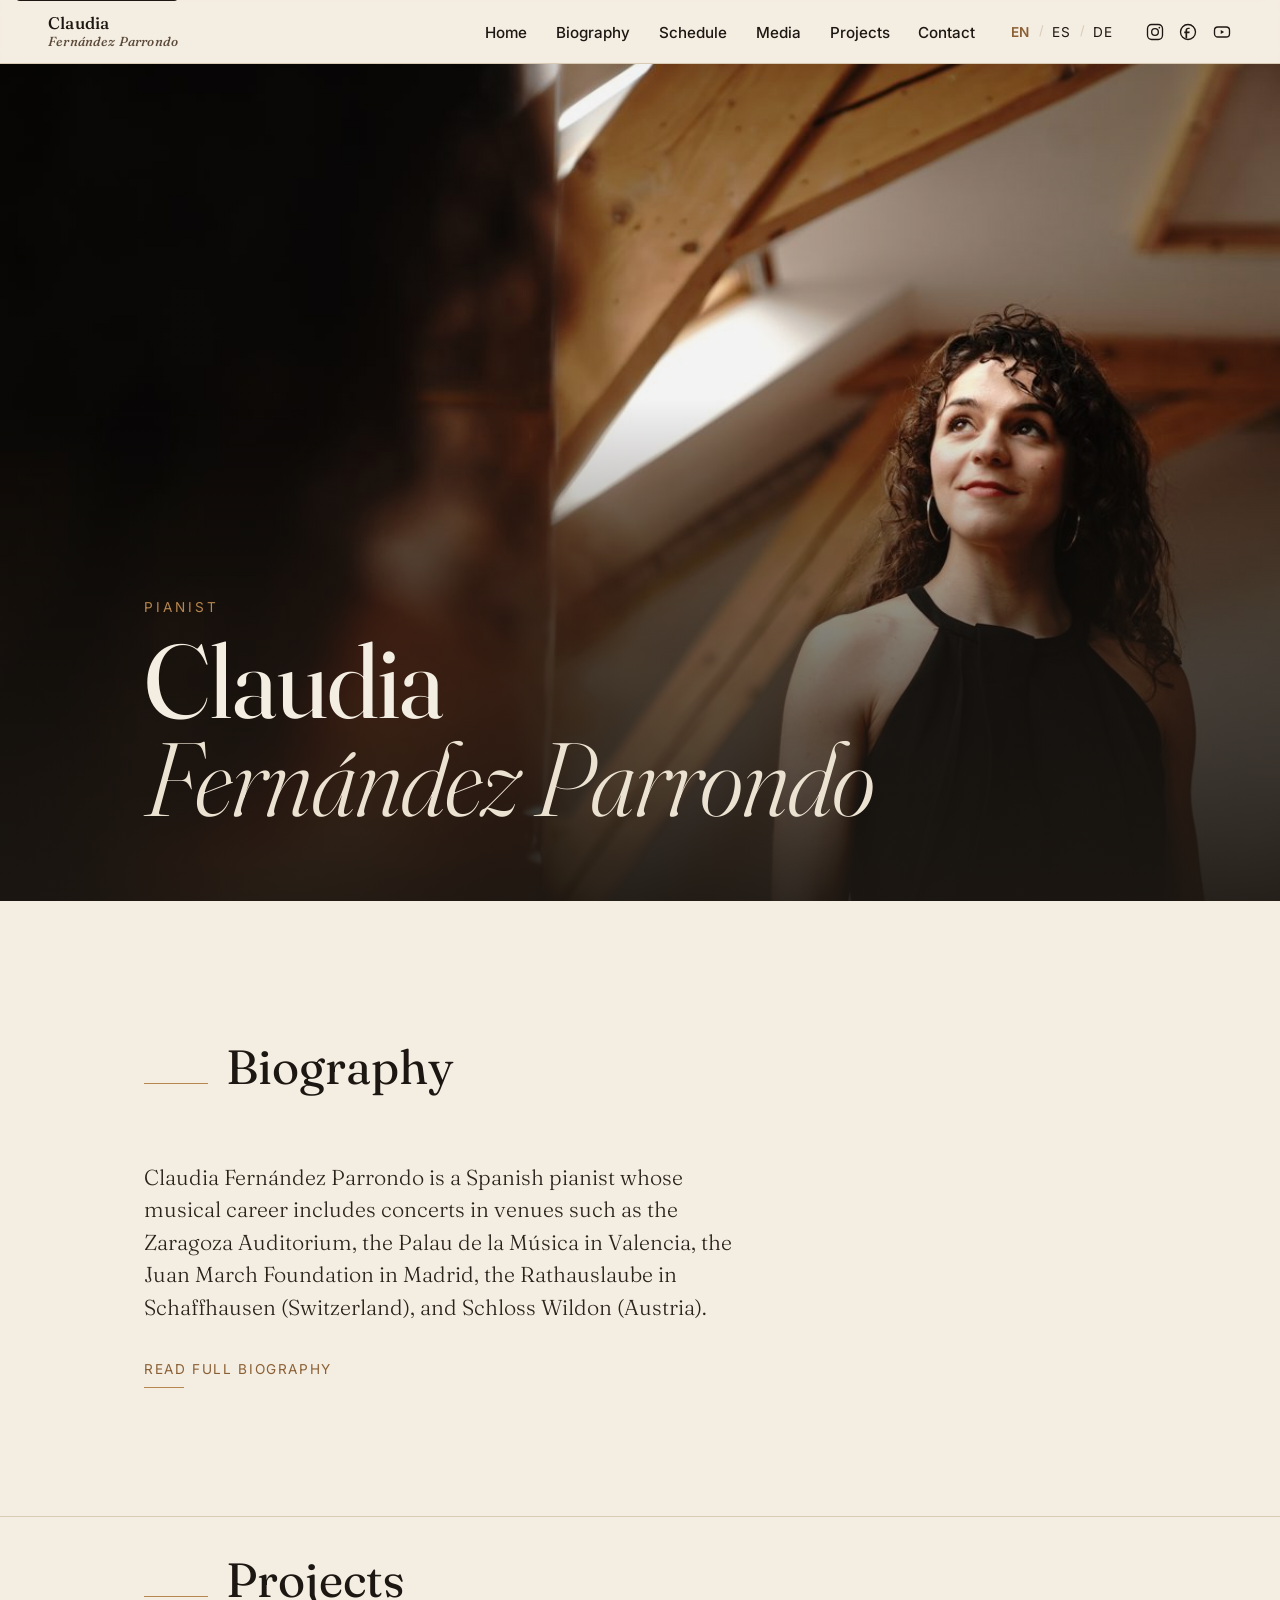
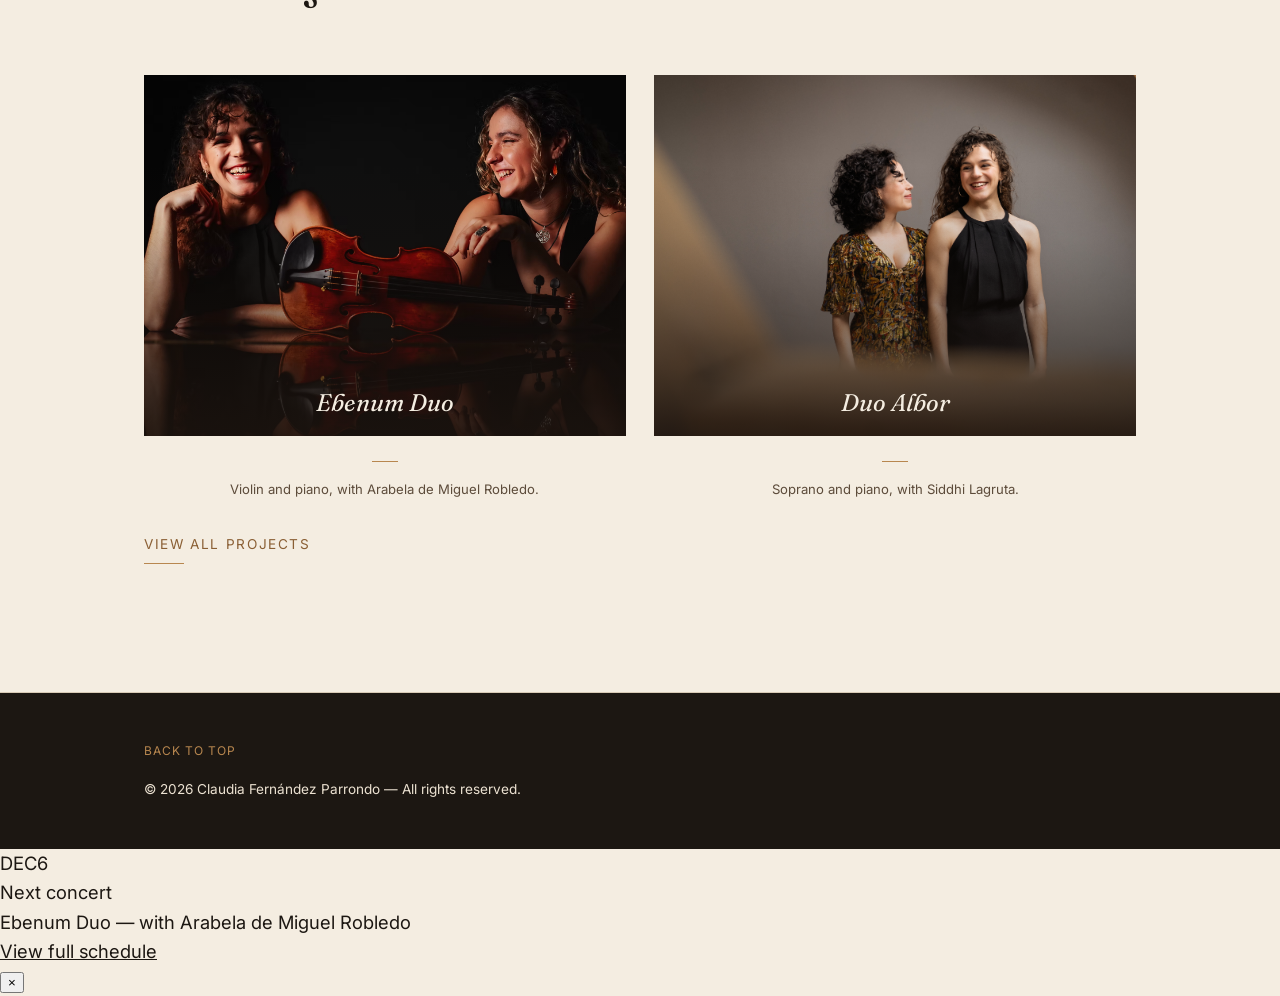
==== commit 23ab347e: "Add files via upload" ====
--- a/index.html
+++ b/index.html
@@ -1,4 +1,5 @@
 <!DOCTYPE html>
+
 <html lang="en">
 
 <head>
@@ -7,12 +8,14 @@
 
   <title>Claudia Fernández Parrondo — Pianist</title>
 
-  <meta
-    name="description"
-    content="Claudia Fernández Parrondo, Spanish pianist. Chamber music and Lied, between Spain and Central Europe."
-  >
+<meta
+name="description"
+content="Claudia Fernández Parrondo, Spanish pianist. Chamber music and Lied, between Spain and Central Europe."
+
+>
 
   <!-- SEO -->
+
   <link
     rel="canonical"
     href="https://www.claudiafernandezparrondo.com/"
@@ -22,6 +25,7 @@
   <meta name="author" content="Claudia Fernández Parrondo">
 
   <!-- Open Graph -->
+
   <meta property="og:type" content="website">
   <meta
     property="og:site_name"
@@ -37,7 +41,7 @@
   >
   <meta
     property="og:image"
-    content="https://www.claudiafernandezparrondo.com/assets/images/og-image.jpg"
+    content="https://www.claudiafernandezparrondo.com/assets/og-image.jpg"
   >
   <meta property="og:image:width" content="1200">
   <meta property="og:image:height" content="630">
@@ -50,6 +54,7 @@
   <meta property="og:locale:alternate" content="de_DE">
 
   <!-- Twitter Card -->
+
   <meta name="twitter:card" content="summary_large_image">
   <meta
     name="twitter:title"
@@ -61,10 +66,11 @@
   >
   <meta
     name="twitter:image"
-    content="https://www.claudiafernandezparrondo.com/assets/images/og-image.jpg"
+    content="https://www.claudiafernandezparrondo.com/assets/og-image.jpg"
   >
 
   <!-- Structured data -->
+
   <script type="application/ld+json">
   {
     "@context": "https://schema.org",
@@ -72,7 +78,7 @@
     "name": "Claudia Fernández Parrondo",
     "jobTitle": "Pianist",
     "url": "https://www.claudiafernandezparrondo.com/",
-    "image": "https://www.claudiafernandezparrondo.com/assets/images/og-image.jpg",
+    "image": "https://www.claudiafernandezparrondo.com/assets/og-image.jpg",
     "sameAs": [
       "https://www.instagram.com/cfpianist/",
       "https://www.facebook.com/ClauFPianist",
@@ -82,6 +88,7 @@
   </script>
 
   <!-- Fonts -->
+
   <link rel="preconnect" href="https://fonts.googleapis.com">
   <link
     rel="preconnect"
@@ -95,8 +102,13 @@
   >
 
   <link rel="stylesheet" href="css/style.css">
+
+  <!-- Prefetch -->
+
+  <link rel="prefetch" href="assets/bio-hero.jpg" as="image">
+  <link rel="prefetch" href="assets/projects-hero.jpg" as="image">
+  <link rel="prefetch" href="assets/schedule-hero.jpg" as="image">
 </head>
-
 
 <body id="top">
 
@@ -104,357 +116,361 @@
     Skip to content
   </a>
 
-
   <!-- ================================================================
        HEADER
        ================================================================ -->
 
   <header class="site-header">
 
-    <div class="site-header__inner">
-
-      <!-- NAME -->
+<div class="site-header__inner">
+
+  <!-- NAME -->
+  <a
+    class="site-header__name"
+    href="index.html"
+  >
+    Claudia
+    <span class="site-header__surname">
+      Fernández Parrondo
+    </span>
+  </a>
+
+  <!-- NAVIGATION -->
+  <nav
+    class="primary-nav"
+    id="primaryNav"
+    aria-label="Primary navigation"
+  >
+
+    <ul class="primary-nav__list">
+
+      <!-- HOME -->
+      <li>
+        <a
+          href="index.html"
+          data-i18n="nav.home"
+        >
+          Home
+        </a>
+      </li>
+
+      <!-- BIOGRAPHY -->
+      <li>
+        <a
+          href="bio.html"
+          data-i18n="nav.bio"
+        >
+          Biography
+        </a>
+      </li>
+
+      <!-- SCHEDULE -->
+      <li>
+        <a
+          href="schedule.html"
+          data-i18n="nav.schedule"
+        >
+          Schedule
+        </a>
+      </li>
+
+      <!-- MEDIA -->
+      <li>
+        <a
+          href="media.html"
+          data-i18n="nav.media"
+        >
+          Media
+        </a>
+      </li>
+
+      <!-- PROJECTS -->
+      <li>
+        <a
+          href="projects.html"
+          data-i18n="nav.projects"
+        >
+          Projects
+        </a>
+      </li>
+
+      <!-- CONTACT -->
+      <li>
+        <a
+          href="contact.html"
+          data-i18n="nav.contact"
+        >
+          Contact
+        </a>
+      </li>
+
+    </ul>
+
+    <!-- MOBILE SOCIALS -->
+    <div class="social-icons social-icons--in-nav">
+
       <a
-        class="site-header__name"
-        href="index.html"
+        href="https://www.instagram.com/cfpianist/"
+        target="_blank"
+        rel="noopener noreferrer"
+        aria-label="Instagram"
       >
-        Claudia
-        <span class="site-header__surname">
-          Fernández Parrondo
-        </span>
+        <svg
+          viewBox="0 0 24 24"
+          width="20"
+          height="20"
+          fill="none"
+          stroke="currentColor"
+          stroke-width="1.6"
+        >
+          <rect
+            x="3"
+            y="3"
+            width="18"
+            height="18"
+            rx="5"
+          />
+          <circle
+            cx="12"
+            cy="12"
+            r="4"
+          />
+          <circle
+            cx="17.2"
+            cy="6.8"
+            r="1"
+            fill="currentColor"
+            stroke="none"
+          />
+        </svg>
       </a>
 
-
-      <!-- NAVIGATION -->
-      <nav
-        class="primary-nav"
-        id="primaryNav"
-        aria-label="Primary navigation"
+      <a
+        href="https://www.facebook.com/ClauFPianist"
+        target="_blank"
+        rel="noopener noreferrer"
+        aria-label="Facebook"
       >
-
-        <ul class="primary-nav__list">
-
-          <li>
-            <a
-              href="bio.html"
-              data-i18n="nav.bio"
-            >
-              Biography
-            </a>
-          </li>
-
-          <li>
-            <a
-              href="schedule.html"
-              data-i18n="nav.schedule"
-            >
-              Schedule
-            </a>
-          </li>
-
-          <li>
-            <a
-              href="media.html"
-              data-i18n="nav.media"
-            >
-              Media
-            </a>
-          </li>
-
-          <li>
-            <a
-              href="projects.html"
-              data-i18n="nav.projects"
-            >
-              Projects
-            </a>
-          </li>
-
-          <li>
-            <a
-              href="contact.html"
-              data-i18n="nav.contact"
-            >
-              Contact
-            </a>
-          </li>
-
-        </ul>
-
-
-        <!-- MOBILE SOCIALS -->
-        <div class="social-icons social-icons--in-nav">
-
-          <a
-            href="https://www.instagram.com/cfpianist/"
-            target="_blank"
-            rel="noopener noreferrer"
-            aria-label="Instagram"
-          >
-            <svg
-              viewBox="0 0 24 24"
-              width="20"
-              height="20"
-              fill="none"
-              stroke="currentColor"
-              stroke-width="1.6"
-            >
-              <rect
-                x="3"
-                y="3"
-                width="18"
-                height="18"
-                rx="5"
-              />
-              <circle
-                cx="12"
-                cy="12"
-                r="4"
-              />
-              <circle
-                cx="17.2"
-                cy="6.8"
-                r="1"
-                fill="currentColor"
-                stroke="none"
-              />
-            </svg>
-          </a>
-
-
-          <a
-            href="https://www.facebook.com/ClauFPianist"
-            target="_blank"
-            rel="noopener noreferrer"
-            aria-label="Facebook"
-          >
-            <svg
-              viewBox="0 0 24 24"
-              width="20"
-              height="20"
-              fill="none"
-              stroke="currentColor"
-              stroke-width="1.6"
-            >
-              <circle
-                cx="12"
-                cy="12"
-                r="9"
-              />
-
-              <path
-                d="M14 8.5h-1.5c-.9 0-1.5.6-1.5 1.5v1.5H14l-.3 2H11v6h-2v-6H7.5v-2H9V10c0-1.9 1.3-3.2 3.2-3.2H14z"
-                fill="currentColor"
-                stroke="none"
-              />
-            </svg>
-          </a>
-
-
-          <a
-            href="https://www.youtube.com/@CFPianist"
-            target="_blank"
-            rel="noopener noreferrer"
-            aria-label="YouTube"
-          >
-            <svg
-              viewBox="0 0 24 24"
-              width="20"
-              height="20"
-              fill="none"
-              stroke="currentColor"
-              stroke-width="1.6"
-            >
-              <rect
-                x="3"
-                y="6"
-                width="18"
-                height="12"
-                rx="4"
-              />
-
-              <path
-                d="M10.5 9.7v4.6l4-2.3z"
-                fill="currentColor"
-                stroke="none"
-              />
-            </svg>
-          </a>
-
-        </div>
-
-      </nav>
-
-
-      <!-- LANGUAGE SWITCH -->
-      <div
-        class="lang-switch"
-        aria-label="Language selection"
+        <svg
+          viewBox="0 0 24 24"
+          width="20"
+          height="20"
+          fill="none"
+          stroke="currentColor"
+          stroke-width="1.6"
+        >
+          <circle
+            cx="12"
+            cy="12"
+            r="9"
+          />
+
+          <path
+            d="M14 8.5h-1.5c-.9 0-1.5.6-1.5 1.5v1.5H14l-.3 2H11v6h-2v-6H7.5v-2H9V10c0-1.9 1.3-3.2 3.2-3.2H14z"
+            fill="currentColor"
+            stroke="none"
+          />
+        </svg>
+      </a>
+
+      <a
+        href="https://www.youtube.com/@CFPianist"
+        target="_blank"
+        rel="noopener noreferrer"
+        aria-label="YouTube"
       >
-
-        <button
-          class="lang-switch__btn is-active"
-          type="button"
-          data-lang="en"
-        >
-          EN
-        </button>
-
-        <span
-          class="lang-switch__separator"
-          aria-hidden="true"
-        >
-          /
-        </span>
-
-        <button
-          class="lang-switch__btn"
-          type="button"
-          data-lang="es"
-        >
-          ES
-        </button>
-
-        <span
-          class="lang-switch__separator"
-          aria-hidden="true"
-        >
-          /
-        </span>
-
-        <button
-          class="lang-switch__btn"
-          type="button"
-          data-lang="de"
-        >
-          DE
-        </button>
-
-      </div>
-
-
-      <!-- DESKTOP SOCIALS -->
-      <div class="social-icons social-icons--in-header">
-
-        <a
-          href="https://www.instagram.com/cfpianist/"
-          target="_blank"
-          rel="noopener noreferrer"
-          aria-label="Instagram"
-        >
-          <svg
-            viewBox="0 0 24 24"
-            width="20"
-            height="20"
-            fill="none"
-            stroke="currentColor"
-            stroke-width="1.6"
-          >
-            <rect
-              x="3"
-              y="3"
-              width="18"
-              height="18"
-              rx="5"
-            />
-
-            <circle
-              cx="12"
-              cy="12"
-              r="4"
-            />
-
-            <circle
-              cx="17.2"
-              cy="6.8"
-              r="1"
-              fill="currentColor"
-              stroke="none"
-            />
-          </svg>
-        </a>
-
-
-        <a
-          href="https://www.facebook.com/ClauFPianist"
-          target="_blank"
-          rel="noopener noreferrer"
-          aria-label="Facebook"
-        >
-          <svg
-            viewBox="0 0 24 24"
-            width="20"
-            height="20"
-            fill="none"
-            stroke="currentColor"
-            stroke-width="1.6"
-          >
-            <circle
-              cx="12"
-              cy="12"
-              r="9"
-            />
-
-            <path
-              d="M14 8.5h-1.5c-.9 0-1.5.6-1.5 1.5v1.5H14l-.3 2H11v6h-2v-6H7.5v-2H9V10c0-1.9 1.3-3.2 3.2-3.2H14z"
-              fill="currentColor"
-              stroke="none"
-            />
-          </svg>
-        </a>
-
-
-        <a
-          href="https://www.youtube.com/@CFPianist"
-          target="_blank"
-          rel="noopener noreferrer"
-          aria-label="YouTube"
-        >
-          <svg
-            viewBox="0 0 24 24"
-            width="20"
-            height="20"
-            fill="none"
-            stroke="currentColor"
-            stroke-width="1.6"
-          >
-            <rect
-              x="3"
-              y="6"
-              width="18"
-              height="12"
-              rx="4"
-            />
-
-            <path
-              d="M10.5 9.7v4.6l4-2.3z"
-              fill="currentColor"
-              stroke="none"
-            />
-          </svg>
-        </a>
-
-      </div>
-
-
-      <!-- MOBILE MENU BUTTON -->
-      <button
-        id="navToggle"
-        class="nav-toggle"
-        type="button"
-        aria-expanded="false"
-        aria-controls="primaryNav"
-        aria-label="Open menu"
+        <svg
+          viewBox="0 0 24 24"
+          width="20"
+          height="20"
+          fill="none"
+          stroke="currentColor"
+          stroke-width="1.6"
+        >
+          <rect
+            x="3"
+            y="6"
+            width="18"
+            height="12"
+            rx="4"
+          />
+
+          <path
+            d="M10.5 9.7v4.6l4-2.3z"
+            fill="currentColor"
+            stroke="none"
+          />
+        </svg>
+      </a>
+
+    </div>
+
+  </nav>
+
+  <!-- LANGUAGE SWITCH -->
+  <div
+    class="lang-switch"
+    aria-label="Language selection"
+  >
+
+    <button
+      class="lang-switch__btn is-active"
+      type="button"
+      data-lang="en"
+    >
+      EN
+    </button>
+
+    <span
+      class="lang-switch__separator"
+      aria-hidden="true"
+    >
+      /
+    </span>
+
+    <button
+      class="lang-switch__btn"
+      type="button"
+      data-lang="es"
+    >
+      ES
+    </button>
+
+    <span
+      class="lang-switch__separator"
+      aria-hidden="true"
+    >
+      /
+    </span>
+
+    <button
+      class="lang-switch__btn"
+      type="button"
+      data-lang="de"
+    >
+      DE
+    </button>
+
+  </div>
+
+  <!-- DESKTOP SOCIALS -->
+  <div class="social-icons social-icons--in-header">
+
+    <a
+      href="https://www.instagram.com/cfpianist/"
+      target="_blank"
+      rel="noopener noreferrer"
+      aria-label="Instagram"
+    >
+      <svg
+        viewBox="0 0 24 24"
+        width="20"
+        height="20"
+        fill="none"
+        stroke="currentColor"
+        stroke-width="1.6"
       >
-        <span class="nav-toggle__bar"></span>
-        <span class="nav-toggle__bar"></span>
-        <span class="nav-toggle__bar"></span>
-      </button>
-
-    </div>
+        <rect
+          x="3"
+          y="3"
+          width="18"
+          height="18"
+          rx="5"
+        />
+
+        <circle
+          cx="12"
+          cy="12"
+          r="4"
+        />
+
+        <circle
+          cx="17.2"
+          cy="6.8"
+          r="1"
+          fill="currentColor"
+          stroke="none"
+        />
+      </svg>
+    </a>
+
+    <a
+      href="https://www.facebook.com/ClauFPianist"
+      target="_blank"
+      rel="noopener noreferrer"
+      aria-label="Facebook"
+    >
+      <svg
+        viewBox="0 0 24 24"
+        width="20"
+        height="20"
+        fill="none"
+        stroke="currentColor"
+        stroke-width="1.6"
+      >
+        <circle
+          cx="12"
+          cy="12"
+          r="9"
+        />
+
+        <path
+          d="M14 8.5h-1.5c-.9 0-1.5.6-1.5 1.5v1.5H14l-.3 2H11v6h-2v-6H7.5v-2H9V10c0-1.9 1.3-3.2 3.2-3.2H14z"
+          fill="currentColor"
+          stroke="none"
+        />
+      </svg>
+    </a>
+
+    <a
+      href="https://www.youtube.com/@CFPianist"
+      target="_blank"
+      rel="noopener noreferrer"
+      aria-label="YouTube"
+    >
+      <svg
+        viewBox="0 0 24 24"
+        width="20"
+        height="20"
+        fill="none"
+        stroke="currentColor"
+        stroke-width="1.6"
+      >
+        <rect
+          x="3"
+          y="6"
+          width="18"
+          height="12"
+          rx="4"
+        />
+
+        <path
+          d="M10.5 9.7v4.6l4-2.3z"
+          fill="currentColor"
+          stroke="none"
+        />
+      </svg>
+    </a>
+
+  </div>
+
+  <!-- MOBILE MENU BUTTON -->
+  <button
+    id="navToggle"
+    class="nav-toggle"
+    type="button"
+    aria-expanded="false"
+    aria-controls="primaryNav"
+    aria-label="Open menu"
+  >
+    <span class="nav-toggle__bar"></span>
+    <span class="nav-toggle__bar"></span>
+    <span class="nav-toggle__bar"></span>
+  </button>
+
+</div>
 
   </header>
-
 
   <!-- ================================================================
        MAIN
@@ -462,184 +478,171 @@
 
   <main id="main">
 
-
-    <!-- HERO -->
-
-    <section
-      class="hero"
-      aria-label="Introduction"
-    >
-
-      <div class="hero__media">
-
-        <img
-          class="hero__image"
-          src="assets/images/claudia-hero-1200.jpg"
-          srcset="
-            assets/claudia-hero-700.jpg 700w,
-            assets/claudia-hero-1200.jpg 1200w,
-            assets/claudia-hero-2000.jpg 2000w
-          "
-          sizes="
-            (max-width: 700px) 100vw,
-            (max-width: 1100px) 100vw,
-            60vw
-          "
-          alt=""
-          id="heroImage"
-          fetchpriority="high"
-        >
-
-        <div
-          class="hero__scrim"
-          aria-hidden="true"
-        ></div>
-
-      </div>
-
-
-      <div class="hero__content">
-
-        <p
-          class="hero__eyebrow"
-          data-i18n="hero.eyebrow"
-          data-i18n-source="content"
-        >
-          Piano
-        </p>
-
-        <h1 class="hero__name">
-
-          <span class="hero__name-line">
-            Claudia
-          </span>
-
-          <span class="hero__name-line hero__name-line--last">
-            Fernández Parrondo
-          </span>
-
-        </h1>
-
-      </div>
-
-    </section>
-
-
-    <!-- BIO TEASER -->
-
-    <section
-      class="section section--bio-teaser"
-      id="bio-teaser"
-    >
-
-      <div class="section__inner">
-
-        <h2 class="section__title">
-
-          <span
-            class="section__title-rule"
-            aria-hidden="true"
-          ></span>
-
-          <span data-i18n="sections.bio">
-            Biography
-          </span>
-
-        </h2>
-
-
-        <p
-          class="bio-teaser__text"
-          id="bioTeaser"
-          data-i18n-source="content"
-          data-i18n="bioTeaser"
-        >
-          <!-- populated by JS -->
-        </p>
-
-
-        <a
-          class="text-link"
-          href="bio.html"
-        >
-
-          <span data-i18n="readFullBio">
-            Read full biography
-          </span>
-
-          <span
-            class="text-link__line"
-            aria-hidden="true"
-          ></span>
-
-        </a>
-
-      </div>
-
-    </section>
-
-
-    <!-- PROJECTS PREVIEW -->
-
-    <section
-      class="section section--projects"
-      id="projects-preview"
-    >
-
-      <div class="section__inner">
-
-        <h2 class="section__title">
-
-          <span
-            class="section__title-rule"
-            aria-hidden="true"
-          ></span>
-
-          <span data-i18n="sections.projects">
-            Projects
-          </span>
-
-        </h2>
-
-
-        <div
-          class="projects-grid"
-          id="projectsPreviewGrid"
-        ></div>
-
-
-        <p
-          class="empty-state"
-          id="projectsPreviewEmpty"
-          data-i18n="projectsEmpty"
-          hidden
-        >
-          New projects coming soon.
-        </p>
-
-
-        <a
-          class="text-link"
-          href="projects.html"
-        >
-
-          <span data-i18n="viewAllProjects">
-            View all projects
-          </span>
-
-          <span
-            class="text-link__line"
-            aria-hidden="true"
-          ></span>
-
-        </a>
-
-      </div>
-
-    </section>
+<!-- HERO -->
+<section
+  class="hero"
+  aria-label="Introduction"
+>
+
+  <div class="hero__media">
+
+    <img
+      class="hero__image"
+      src="assets/claudia-hero-1200.jpg"
+      srcset="
+        assets/claudia-hero-700.jpg 700w,
+        assets/claudia-hero-1200.jpg 1200w,
+        assets/claudia-hero-2000.jpg 2000w
+      "
+      sizes="
+        (max-width: 700px) 100vw,
+        (max-width: 1100px) 100vw,
+        60vw
+      "
+      alt=""
+      id="heroImage"
+      fetchpriority="high"
+    >
+
+    <div
+      class="hero__scrim"
+      aria-hidden="true"
+    ></div>
+
+  </div>
+
+  <div class="hero__content">
+
+    <p
+      class="hero__eyebrow"
+      data-i18n="hero.eyebrow"
+      data-i18n-source="content"
+    >
+      Piano
+    </p>
+
+    <h1 class="hero__name">
+
+      <span class="hero__name-line">
+        Claudia
+      </span>
+
+      <span class="hero__name-line hero__name-line--last">
+        Fernández Parrondo
+      </span>
+
+    </h1>
+
+  </div>
+
+</section>
+
+<!-- BIO TEASER -->
+<section
+  class="section section--bio-teaser"
+  id="bio-teaser"
+>
+
+  <div class="section__inner">
+
+    <h2 class="section__title">
+
+      <span
+        class="section__title-rule"
+        aria-hidden="true"
+      ></span>
+
+      <span data-i18n="sections.bio">
+        Biography
+      </span>
+
+    </h2>
+
+    <p
+      class="bio-teaser__text"
+      id="bioTeaser"
+      data-i18n-source="content"
+      data-i18n="bioTeaser"
+    >
+      <!-- populated by JS -->
+    </p>
+
+    <a
+      class="text-link"
+      href="bio.html"
+    >
+
+      <span data-i18n="readFullBio">
+        Read full biography
+      </span>
+
+      <span
+        class="text-link__line"
+        aria-hidden="true"
+      ></span>
+
+    </a>
+
+  </div>
+
+</section>
+
+<!-- PROJECTS PREVIEW -->
+<section
+  class="section section--projects"
+  id="projects-preview"
+>
+
+  <div class="section__inner">
+
+    <h2 class="section__title">
+
+      <span
+        class="section__title-rule"
+        aria-hidden="true"
+      ></span>
+
+      <span data-i18n="sections.projects">
+        Projects
+      </span>
+
+    </h2>
+
+    <div
+      class="projects-grid"
+      id="projectsPreviewGrid"
+    ></div>
+
+    <p
+      class="empty-state"
+      id="projectsPreviewEmpty"
+      data-i18n="projectsEmpty"
+      hidden
+    >
+      New projects coming soon.
+    </p>
+
+    <a
+      class="text-link"
+      href="projects.html"
+    >
+
+      <span data-i18n="viewAllProjects">
+        View all projects
+      </span>
+
+      <span
+        class="text-link__line"
+        aria-hidden="true"
+      ></span>
+
+    </a>
+
+  </div>
+
+</section>
 
   </main>
-
 
   <!-- ================================================================
        FOOTER
@@ -647,33 +650,33 @@
 
   <footer class="site-footer">
 
-    <div class="site-footer__inner">
-
-      <a
-        href="#top"
-        class="site-footer__top"
-        data-i18n="backToTop"
-      >
-        Back to top
-      </a>
-
-      <p class="site-footer__rights">
-        &copy;
-        <span id="year"></span>
-        Claudia Fernández Parrondo —
-        <span data-i18n="footerRights">
-          All rights reserved.
-        </span>
-      </p>
-
-    </div>
+<div class="site-footer__inner">
+
+  <a
+    href="#top"
+    class="site-footer__top"
+    data-i18n="backToTop"
+  >
+    Back to top
+  </a>
+
+  <p class="site-footer__rights">
+    &copy;
+    <span id="year"></span>
+    Claudia Fernández Parrondo —
+    <span data-i18n="footerRights">
+      All rights reserved.
+    </span>
+  </p>
+
+</div>
 
   </footer>
 
-
   <!-- SCRIPTS -->
 
   <script src="js/i18n.js"></script>
+
   <script src="js/main.js"></script>
 
 </body>
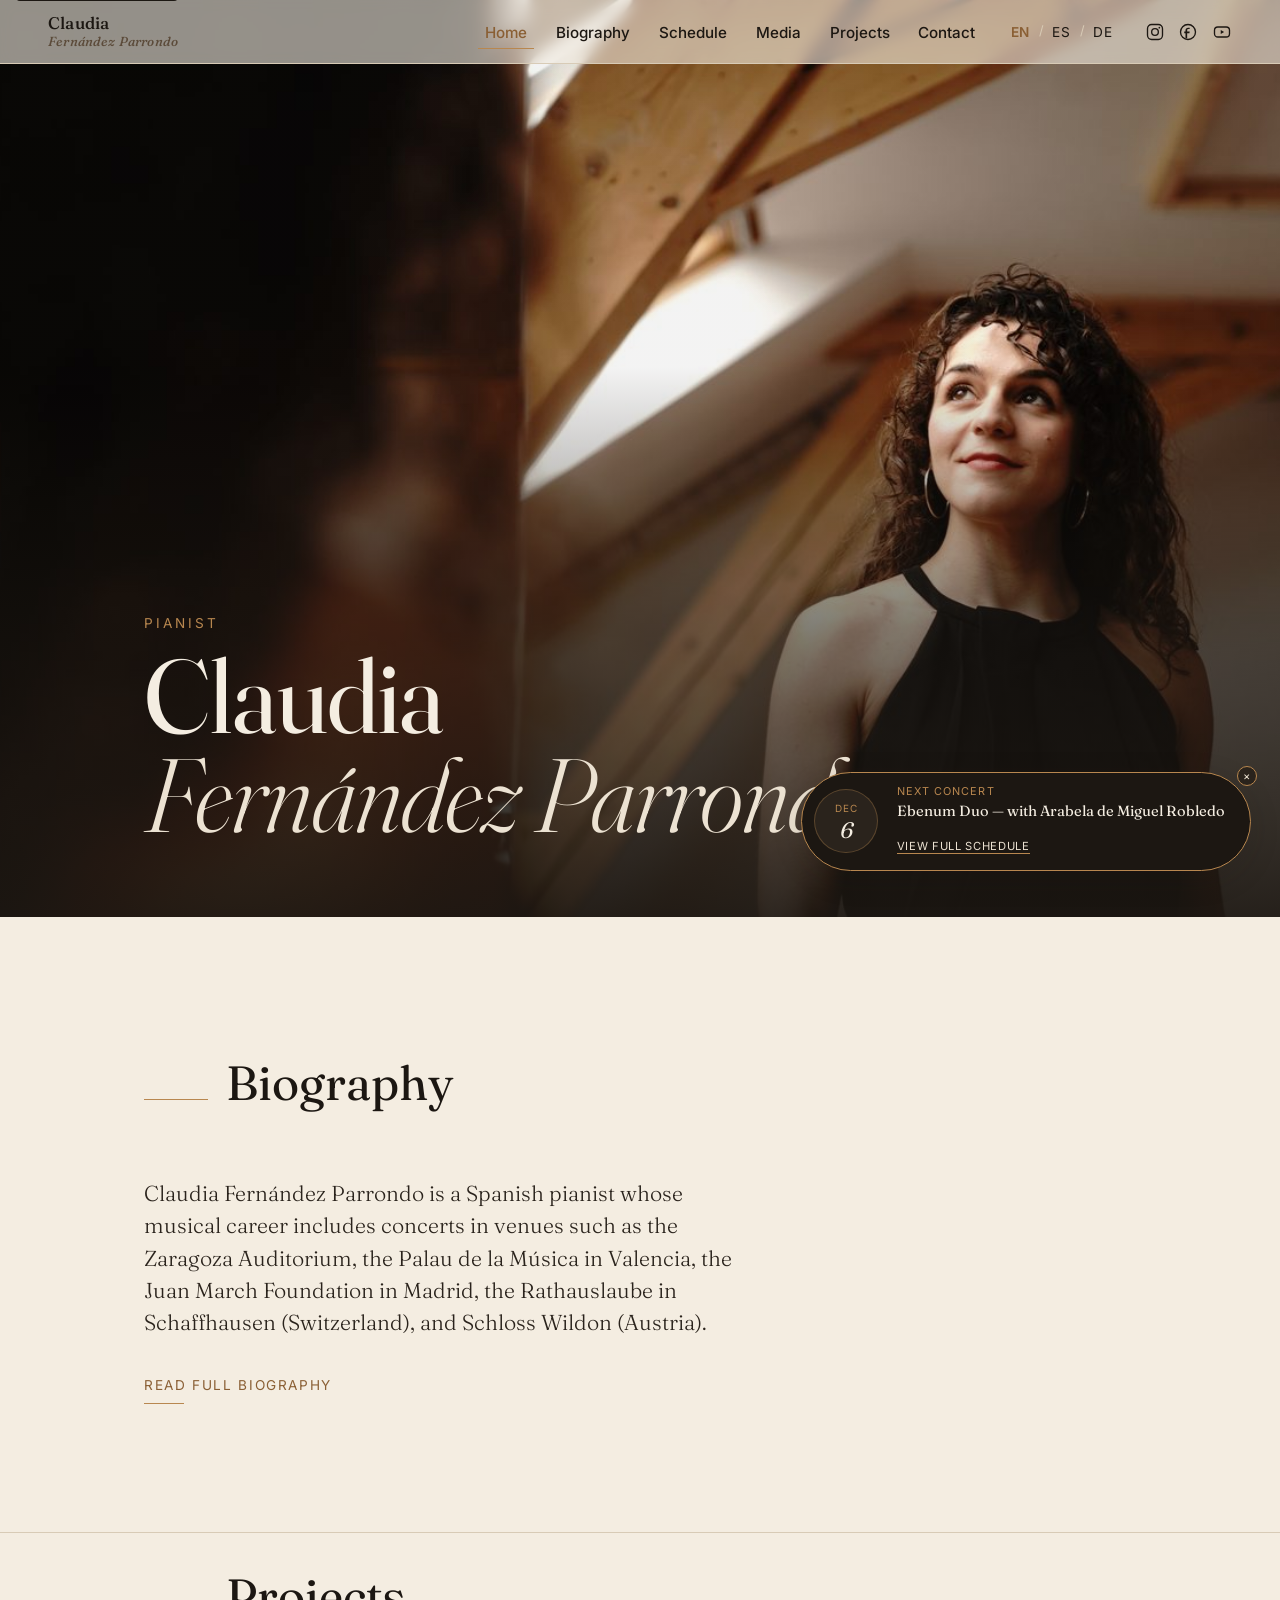
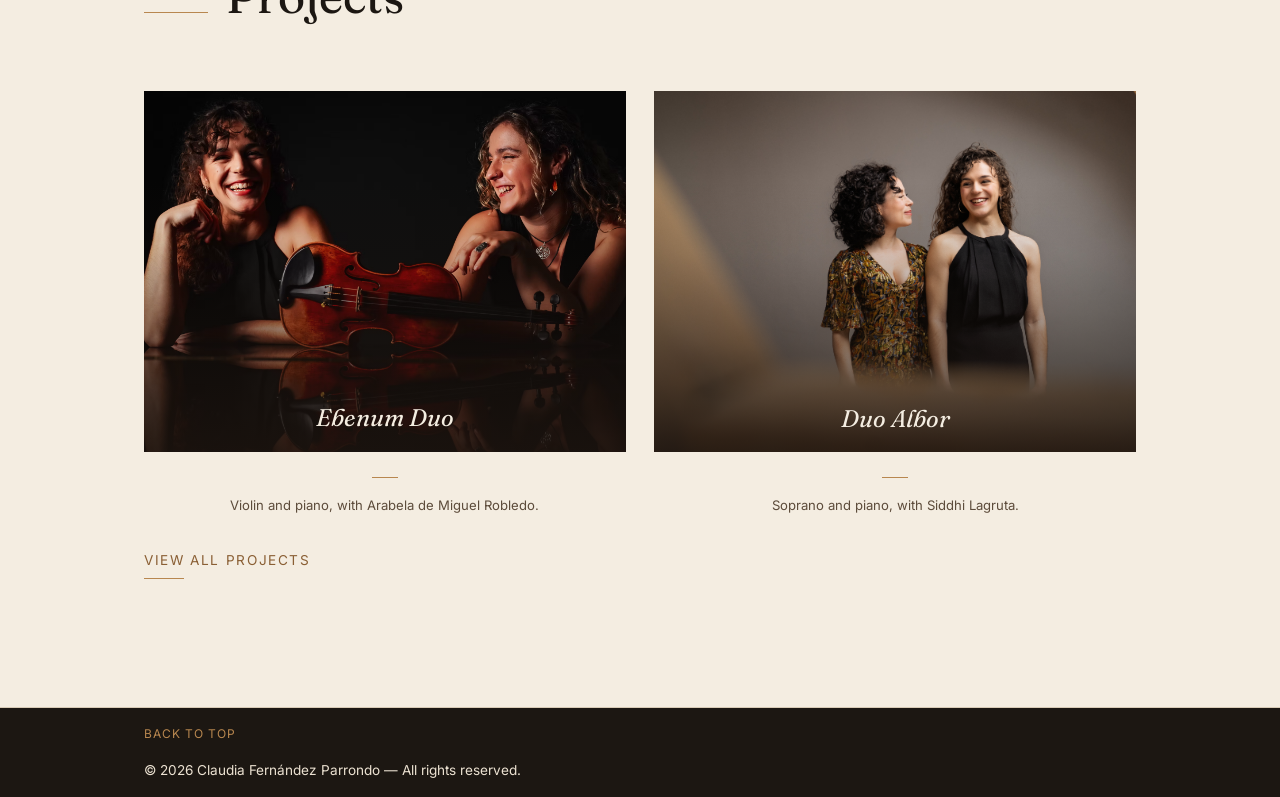
==== commit eb9df931: "Add files via upload" ====
--- a/index.html
+++ b/index.html
@@ -106,7 +106,7 @@
   <!-- Prefetch -->
 
   <link rel="prefetch" href="assets/bio-hero.jpg" as="image">
-  <link rel="prefetch" href="assets/projects-hero.jpg" as="image">
+  <link rel="prefetch" href="assets/projects/projects-hero.jpg" as="image">
   <link rel="prefetch" href="assets/schedule-hero.jpg" as="image">
 </head>
 
@@ -145,14 +145,15 @@
     <ul class="primary-nav__list">
 
       <!-- HOME -->
-      <li>
-        <a
-          href="index.html"
-          data-i18n="nav.home"
-        >
-          Home
-        </a>
-      </li>
+<li>
+  <a
+    href="index.html"
+    data-i18n="nav.home"
+    aria-current="page"
+  >
+    Home
+  </a>
+</li>
 
       <!-- BIOGRAPHY -->
       <li>
@@ -470,6 +471,8 @@
 
 </div>
 
+<div class="scroll-progress" id="scrollProgress"></div>
+
   </header>
 
   <!-- ================================================================
--- a/css/style.css
+++ b/css/style.css
@@ -3,7 +3,13 @@
    Design tokens: "Golden Hour"
    ========================================================================== */
 
+
+/* ==========================================================================
+   DESIGN TOKENS
+   ========================================================================== */
+
 :root {
+  /* Colors */
   --color-ink: #1c1712;
   --color-ink-soft: #2a231c;
   --color-parchment: #f4ede1;
@@ -14,6 +20,7 @@
   --color-line: #d8cbb6;
   --color-white: #fffdf9;
 
+  /* Typography */
   --font-display: "Fraunces", "Iowan Old Style", Georgia, serif;
   --font-body: "Inter", -apple-system, BlinkMacSystemFont, "Segoe UI", sans-serif;
 
@@ -23,12 +30,20 @@
   --step-body: clamp(1rem, 0.4vw + 0.9rem, 1.15rem);
   --step-eyebrow: clamp(0.72rem, 0.3vw + 0.65rem, 0.85rem);
 
+  /* Layout */
   --content-max: 68rem;
   --content-pad: 1.25rem;
   --space-section: clamp(4rem, 10vw, 8rem);
-
+  --header-height: 5rem;
+
+  /* Motion */
   --ease: cubic-bezier(0.22, 1, 0.36, 1);
 }
+
+
+/* ==========================================================================
+   RESPONSIVE TOKENS
+   ========================================================================== */
 
 @media (min-width: 700px) {
   :root {
@@ -38,7 +53,7 @@
 
 
 /* ==========================================================================
-   RESET
+   RESET / BASE
    ========================================================================== */
 
 *,
@@ -50,6 +65,2005 @@
 html {
   scroll-behavior: smooth;
 }
+
+body {
+  margin: 0;
+  padding-top: var(--header-height);
+
+  background: var(--color-parchment);
+  color: var(--color-ink);
+
+  font-family: var(--font-body);
+  font-size: var(--step-body);
+  line-height: 1.6;
+
+  -webkit-font-smoothing: antialiased;
+}
+
+img {
+  display: block;
+  max-width: 100%;
+}
+
+a {
+  color: inherit;
+}
+
+ul {
+  margin: 0;
+  padding: 0;
+  list-style: none;
+}
+
+h1,
+h2,
+h3,
+p {
+  margin: 0;
+}
+
+
+/* ==========================================================================
+   ACCESSIBILITY
+   ========================================================================== */
+
+.sr-only {
+  position: absolute;
+
+  width: 1px;
+  height: 1px;
+
+  padding: 0;
+  margin: -1px;
+
+  overflow: hidden;
+
+  clip: rect(0, 0, 0, 0);
+
+  white-space: nowrap;
+  border: 0;
+}
+
+.skip-link {
+  position: absolute;
+  top: -3rem;
+  left: 1rem;
+
+  z-index: 1000;
+
+  padding: 0.6rem 1rem;
+
+  background: var(--color-ink);
+  color: var(--color-parchment);
+
+  border-radius: 0 0 4px 4px;
+
+  transition: top 0.2s var(--ease);
+}
+
+.skip-link:focus {
+  top: 0;
+}
+
+:focus-visible {
+  outline: 2px solid var(--color-amber);
+  outline-offset: 3px;
+}
+
+
+/* ==========================================================================
+   MOTION — SCROLL REVEAL
+   ========================================================================== */
+
+.reveal {
+  opacity: 0;
+  transform: translateY(24px);
+
+  transition:
+    opacity 1.4s var(--ease),
+    transform 1.4s var(--ease);
+}
+
+.reveal.is-visible {
+  opacity: 1;
+  transform: translateY(0);
+}
+
+
+/* ==========================================================================
+   HEADER
+   ========================================================================== */
+
+.site-header {
+  position: fixed;
+  top: 0;
+  right: 0;
+  left: 0;
+
+  z-index: 100;
+
+  width: 100%;
+
+  background: rgba(244, 237, 225, 0.6);
+
+  backdrop-filter: blur(8px);
+
+  border-bottom: 1px solid var(--color-line);
+}
+
+.site-header__inner {
+  display: flex;
+  align-items: center;
+
+  width: 100%;
+
+  margin: 0 auto;
+  padding: 0.9rem var(--content-pad);
+
+  gap: 0;
+}
+
+
+/* --------------------------------------------------------------------------
+   Header — Scroll progress
+   -------------------------------------------------------------------------- */
+
+.scroll-progress {
+  position: absolute;
+  left: 0;
+  bottom: -1px;
+
+  z-index: 101;
+
+  width: 0%;
+  height: 2px;
+
+  background: linear-gradient(
+    to right,
+    var(--color-amber-deep),
+    var(--color-amber)
+  );
+
+  transition: width 0.1s linear;
+}
+
+
+/* --------------------------------------------------------------------------
+   Header — Name
+   -------------------------------------------------------------------------- */
+
+.site-header__name {
+  display: flex;
+  flex-direction: column;
+
+  flex-shrink: 0;
+
+  font-family: var(--font-display);
+  font-size: 1.05rem;
+  font-weight: 500;
+  line-height: 1.15;
+
+  letter-spacing: 0.01em;
+  text-decoration: none;
+}
+
+.site-header__surname {
+  color: var(--color-coffee);
+
+  font-size: 0.78em;
+  font-style: italic;
+}
+
+
+/* --------------------------------------------------------------------------
+   Header — Navigation
+   -------------------------------------------------------------------------- */
+
+.primary-nav {
+  display: none;
+}
+
+.primary-nav__list {
+  display: flex;
+  align-items: center;
+
+  gap: 1.8rem;
+}
+
+.primary-nav__list a {
+  position: relative;
+
+  color: var(--color-ink);
+
+  font-family: var(--font-body);
+  font-size: 0.95rem;
+  font-weight: 500;
+
+  white-space: nowrap;
+  text-decoration: none;
+
+  transition: color 0.2s var(--ease);
+}
+
+.primary-nav__list a:hover,
+.primary-nav__list a:focus-visible {
+  color: var(--color-amber-deep);
+}
+
+/* Active page */
+.primary-nav__list a[aria-current="page"] {
+  color: var(--color-amber-deep);
+}
+
+/* Navigation underline */
+.primary-nav__list a::after {
+  content: "";
+
+  position: absolute;
+  left: 50%;
+  bottom: -0.45rem;
+
+  width: 0;
+  height: 1px;
+
+  background: var(--color-amber);
+
+  transform: translateX(-50%);
+
+  transition: width 0.35s var(--ease);
+}
+
+.primary-nav__list a[aria-current="page"]::after,
+.primary-nav__list a:hover::after,
+.primary-nav__list a:focus-visible::after {
+  width: 3.5rem;
+}
+
+
+/* --------------------------------------------------------------------------
+   Header — Social icons
+   -------------------------------------------------------------------------- */
+
+.social-icons {
+  display: flex;
+  align-items: center;
+
+  gap: 0.85rem;
+}
+
+.social-icons a {
+  display: flex;
+
+  color: var(--color-ink);
+
+  transition: color 0.2s var(--ease);
+}
+
+.social-icons a:hover,
+.social-icons a:focus-visible {
+  color: var(--color-amber-deep);
+}
+
+/* Desktop copy */
+.social-icons--in-header {
+  display: none;
+}
+
+/* Mobile copy */
+.social-icons--in-nav {
+  margin-top: 2.5rem;
+  padding-top: 1.5rem;
+
+  border-top: 1px solid rgba(244, 237, 225, 0.2);
+}
+
+.social-icons--in-nav a {
+  color: var(--color-parchment);
+}
+
+.social-icons--in-nav a:hover,
+.social-icons--in-nav a:focus-visible {
+  color: var(--color-amber);
+}
+
+
+/* --------------------------------------------------------------------------
+   Header — Language switch
+   -------------------------------------------------------------------------- */
+
+.lang-switch {
+  display: none;
+  align-items: center;
+
+  flex-shrink: 0;
+
+  gap: 0.55rem;
+
+  white-space: nowrap;
+}
+
+.lang-switch__btn {
+  padding: 0.2rem 0;
+
+  background: none;
+  border: none;
+
+  color: var(--color-ink);
+
+  font-family: var(--font-body);
+  font-size: 0.85rem;
+
+  letter-spacing: 0.05em;
+
+  cursor: pointer;
+
+  transition: color 0.2s var(--ease);
+}
+
+.lang-switch__btn:hover,
+.lang-switch__btn:focus-visible {
+  color: var(--color-amber-deep);
+}
+
+.lang-switch__btn.is-active {
+  color: var(--color-amber-deep);
+  font-weight: 600;
+}
+
+.lang-switch__separator {
+  color: var(--color-line);
+
+  font-size: 0.8rem;
+
+  user-select: none;
+}
+
+
+/* --------------------------------------------------------------------------
+   Header — Mobile toggle
+   -------------------------------------------------------------------------- */
+
+.nav-toggle {
+  display: flex;
+  flex-direction: column;
+  justify-content: center;
+
+  width: 2.4rem;
+  height: 2.4rem;
+
+  margin-left: auto;
+  padding: 0;
+
+  background: none;
+  border: none;
+
+  gap: 5px;
+
+  cursor: pointer;
+}
+
+.nav-toggle__bar {
+  width: 100%;
+  height: 2px;
+
+  background: var(--color-ink);
+
+  transition:
+    transform 0.3s var(--ease),
+    opacity 0.3s var(--ease);
+}
+
+.nav-toggle[aria-expanded="true"] .nav-toggle__bar:nth-child(1) {
+  transform: translateY(7px) rotate(45deg);
+}
+
+.nav-toggle[aria-expanded="true"] .nav-toggle__bar:nth-child(2) {
+  opacity: 0;
+}
+
+.nav-toggle[aria-expanded="true"] .nav-toggle__bar:nth-child(3) {
+  transform: translateY(-7px) rotate(-45deg);
+}
+
+
+/* ==========================================================================
+   MOBILE NAVIGATION
+   ========================================================================== */
+
+@media (max-width: 899px) {
+  .primary-nav {
+    position: fixed;
+    inset: 0 0 0 auto;
+
+    display: flex;
+    flex-direction: column;
+    justify-content: center;
+
+    width: min(85vw, 22rem);
+    height: 100dvh;
+
+    padding: 6rem 2rem 2rem;
+
+    background: var(--color-ink);
+    color: var(--color-parchment);
+
+    transform: translateX(100%);
+
+    transition: transform 0.35s var(--ease);
+  }
+
+  .primary-nav.is-open {
+    transform: translateX(0);
+  }
+
+  .primary-nav__list {
+    display: flex;
+    flex-direction: column;
+    align-items: flex-start;
+
+    gap: 1.4rem;
+  }
+
+  .primary-nav__list a {
+    color: var(--color-parchment);
+
+    font-family: var(--font-display);
+    font-size: 1.6rem;
+    font-weight: 400;
+  }
+
+  .primary-nav__list a:hover,
+  .primary-nav__list a:focus-visible {
+    color: var(--color-amber);
+  }
+}
+
+
+/* ==========================================================================
+   DESKTOP HEADER
+   ========================================================================== */
+
+@media (min-width: 900px) {
+  .site-header__inner {
+    width: 100%;
+
+    padding-right: var(--content-pad);
+    padding-left: var(--content-pad);
+  }
+
+  .primary-nav {
+    display: block;
+    margin-left: auto;
+  }
+
+  .lang-switch {
+    display: flex;
+
+    margin-left: 2.2rem;
+  }
+
+  .social-icons--in-header {
+    display: flex;
+
+    margin-left: 2rem;
+  }
+
+  .social-icons--in-nav,
+  .nav-toggle {
+    display: none;
+  }
+}
+
+
+/* ==========================================================================
+   HERO
+   ========================================================================== */
+
+.hero {
+  position: relative;
+
+  display: flex;
+  align-items: flex-end;
+
+  min-height: calc(93svh + var(--header-height));
+  margin-top: calc(-1 * var(--header-height));
+
+  overflow: hidden;
+}
+
+.hero__media {
+  position: absolute;
+  inset: 0;
+}
+
+.hero__image {
+  width: 100%;
+  height: 100%;
+
+  object-fit: cover;
+  object-position: 75% 30%;
+}
+
+.hero__scrim {
+  position: absolute;
+  inset: 0;
+
+  background: linear-gradient(
+    to top,
+    rgba(28, 23, 18, 0.92) 0%,
+    rgba(28, 23, 18, 0.55) 32%,
+    rgba(28, 23, 18, 0.05) 60%
+  );
+}
+
+.hero__content {
+  position: relative;
+  z-index: 2;
+
+  width: 100%;
+  max-width: var(--content-max);
+
+  margin: 0 auto;
+
+  padding:
+    0
+    var(--content-pad)
+    clamp(2.5rem, 8vh, 5rem);
+
+  color: var(--color-parchment);
+}
+
+.hero__eyebrow {
+  margin-bottom: 0.8rem;
+
+  color: var(--color-amber);
+
+  font-size: var(--step-eyebrow);
+
+  text-transform: uppercase;
+  letter-spacing: 0.22em;
+}
+
+.hero__name {
+  font-family: var(--font-display);
+  font-size: var(--step-name);
+  font-weight: 400;
+  line-height: 0.95;
+
+  letter-spacing: -0.01em;
+}
+
+.hero__name-line {
+  display: block;
+}
+
+.hero__name-line--last {
+  color: var(--color-parchment-dim);
+
+  font-style: italic;
+  font-weight: 300;
+}
+
+.hero__tagline {
+  max-width: 30rem;
+
+  margin-top: 1.4rem;
+
+  color: var(--color-parchment-dim);
+
+  font-size: clamp(1rem, 0.4vw + 0.95rem, 1.2rem);
+}
+
+.hero__cta {
+  display: inline-flex;
+  flex-direction: column;
+
+  gap: 0.4rem;
+
+  margin-top: 2.4rem;
+
+  color: var(--color-parchment);
+
+  font-size: 0.85rem;
+
+  letter-spacing: 0.12em;
+  text-decoration: none;
+  text-transform: uppercase;
+}
+
+.hero__cta-line {
+  display: block;
+
+  width: 2.5rem;
+  height: 1px;
+
+  background: var(--color-amber);
+
+  transition: width 0.3s var(--ease);
+}
+
+.hero__cta:hover .hero__cta-line,
+.hero__cta:focus-visible .hero__cta-line {
+  width: 4.5rem;
+}
+
+
+/* ==========================================================================
+   BIO HERO
+   ========================================================================== */
+
+.page-hero {
+  position: relative;
+
+  display: flex;
+  align-items: flex-end;
+
+  height: calc(clamp(320px, 55vh, 560px) + var(--header-height));
+
+  margin-top: calc(-1 * var(--header-height));
+
+  overflow: hidden;
+}
+
+.page-hero__media {
+  position: absolute;
+  inset: 0;
+}
+
+.page-hero__image {
+  width: 100%;
+  height: 100%;
+
+  object-fit: cover;
+  object-position: center 0%;
+}
+
+.page-hero__scrim {
+  position: absolute;
+  inset: 0;
+
+  background: linear-gradient(
+    to top,
+    rgba(28, 23, 18, 0.85) 0%,
+    rgba(28, 23, 18, 0.35) 45%,
+    rgba(28, 23, 18, 0.05) 75%
+  );
+}
+
+.page-hero__content {
+  position: relative;
+  z-index: 2;
+
+  width: 100%;
+  max-width: var(--content-max);
+
+  margin: 0 auto;
+
+  padding:
+    0
+    var(--content-pad)
+    clamp(1.5rem, 5vh, 3rem);
+}
+
+.page-hero__title {
+  color: var(--color-parchment);
+
+  font-family: var(--font-display);
+  font-size: clamp(2.2rem, 6vw + 1rem, 4.5rem);
+  font-style: italic;
+  font-weight: 400;
+}
+
+
+/* ==========================================================================
+   SECTIONS
+   ========================================================================== */
+
+.section {
+  padding: var(--space-section) 0;
+
+  border-bottom: 1px solid var(--color-line);
+}
+
+.section__inner {
+  max-width: var(--content-max);
+
+  margin: 0 auto;
+  padding: 0 var(--content-pad);
+}
+
+.section__title {
+  display: flex;
+  align-items: baseline;
+
+  gap: 1.1rem;
+
+  margin-bottom: clamp(2rem, 5vw, 3.5rem);
+
+  font-family: var(--font-display);
+  font-size: var(--step-h2);
+  font-weight: 400;
+}
+
+.section__title-rule {
+  flex-shrink: 0;
+
+  width: clamp(2rem, 6vw, 4rem);
+  height: 1px;
+
+  background: var(--color-amber);
+}
+
+
+/* ==========================================================================
+   BIO TEASER
+   ========================================================================== */
+
+.bio-teaser__text {
+  max-width: 38rem;
+
+  margin-bottom: 1.8rem;
+
+  color: var(--color-ink-soft);
+
+  font-family: var(--font-display);
+  font-size: clamp(1.1rem, 0.5vw + 1rem, 1.35rem);
+  font-weight: 300;
+  line-height: 1.5;
+}
+
+.text-link {
+  display: inline-flex;
+  flex-direction: column;
+
+  gap: 0.4rem;
+
+  color: var(--color-amber-deep);
+
+  font-size: 0.85rem;
+
+  letter-spacing: 0.12em;
+  text-decoration: none;
+  text-transform: uppercase;
+}
+
+.text-link__line {
+  display: block;
+
+  width: 2.5rem;
+  height: 1px;
+
+  background: var(--color-amber);
+
+  transition: width 0.3s var(--ease);
+}
+
+.text-link:hover .text-link__line,
+.text-link:focus-visible .text-link__line {
+  width: 4.5rem;
+}
+
+
+/* ==========================================================================
+   BIO
+   ========================================================================== */
+
+.bio__text {
+  display: flex;
+  flex-direction: column;
+
+  max-width: 42rem;
+
+  gap: 1.3rem;
+
+  color: var(--color-ink-soft);
+
+  font-size: var(--step-body);
+
+  text-align: justify;
+  hyphens: auto;
+}
+
+.bio__text p {
+  margin: 0;
+}
+
+
+/* --------------------------------------------------------------------------
+   Bio — Venues
+   -------------------------------------------------------------------------- */
+
+.venues {
+  margin-top: clamp(3rem, 6vw, 4.5rem);
+  padding-top: clamp(2rem, 4vw, 3rem);
+
+  border-top: 1px solid var(--color-line);
+}
+
+.venues__title {
+  margin-bottom: 1.2rem;
+
+  color: var(--color-amber-deep);
+
+  font-size: var(--step-eyebrow);
+
+  letter-spacing: 0.15em;
+  text-transform: uppercase;
+}
+
+.venues__list {
+  display: flex;
+  flex-wrap: wrap;
+
+  gap: 0.6rem 1rem;
+}
+
+.venues__list li {
+  color: var(--color-coffee);
+
+  font-family: var(--font-display);
+  font-size: 1.05rem;
+  font-style: italic;
+}
+
+.venues__list li:not(:last-child)::after {
+  content: "·";
+
+  margin-left: 1rem;
+
+  color: var(--color-amber);
+
+  font-style: normal;
+}
+
+
+/* ==========================================================================
+   SCHEDULE
+   ========================================================================== */
+
+/* --------------------------------------------------------------------------
+   Schedule — Tabs
+   -------------------------------------------------------------------------- */
+
+.schedule-tabs {
+  display: flex;
+  align-items: flex-end;
+
+  gap: 2rem;
+
+  margin-bottom: 2.8rem;
+
+  border-bottom: 1px solid var(--color-line);
+}
+
+.schedule-tab {
+  position: relative;
+
+  padding: 0 0 0.75rem;
+
+  background: none;
+  border: none;
+
+  color: var(--color-coffee);
+
+  font-family: var(--font-display);
+  font-size: 1.08rem;
+  font-style: italic;
+  font-weight: 400;
+
+  cursor: pointer;
+
+  transition: color 0.25s var(--ease);
+}
+
+.schedule-tab::after {
+  content: "";
+
+  position: absolute;
+  left: 0;
+  bottom: -1px;
+
+  width: 100%;
+  height: 1px;
+
+  background: var(--color-amber-deep);
+
+  transform: scaleX(0);
+  transform-origin: left;
+
+  transition: transform 0.3s var(--ease);
+}
+
+.schedule-tab.is-active {
+  color: var(--color-ink);
+}
+
+.schedule-tab.is-active::after {
+  transform: scaleX(1);
+}
+
+.schedule-tab:hover,
+.schedule-tab:focus-visible {
+  color: var(--color-amber-deep);
+}
+
+
+/* --------------------------------------------------------------------------
+   Schedule — Lists
+   -------------------------------------------------------------------------- */
+
+.schedule-list {
+  display: flex;
+  flex-direction: column;
+}
+
+/*
+ * Necessário para o JavaScript controlar as tabs.
+ */
+.schedule-list[hidden] {
+  display: none !important;
+}
+
+
+/* --------------------------------------------------------------------------
+   Schedule — Years
+   -------------------------------------------------------------------------- */
+
+.schedule-year {
+  position: relative;
+
+  margin-top: 3.2rem;
+  padding: 0 0 0.7rem;
+
+  color: var(--color-amber-deep);
+
+  font-family: var(--font-display);
+  font-size: 1.15rem;
+  font-style: italic;
+  font-weight: 400;
+
+  border-bottom: 1px solid var(--color-line);
+}
+
+.schedule-year:first-child {
+  margin-top: 0;
+}
+
+.schedule-year:not(:first-child) {
+  margin-top: 4rem;
+}
+
+
+/* --------------------------------------------------------------------------
+   Schedule — Items
+   -------------------------------------------------------------------------- */
+
+.schedule-item {
+  display: grid;
+
+  grid-template-columns: 4.5rem minmax(0, 1fr);
+
+  column-gap: 1.5rem;
+
+  padding: 1.5rem 0.75rem 1.5rem 0;
+
+  border-bottom: 1px solid var(--color-line);
+
+  transition:
+    background-color 0.3s var(--ease),
+    padding-left 0.3s var(--ease),
+    border-color 0.3s var(--ease);
+}
+
+
+/*
+ * Alternância dos eventos
+ *
+ * O HTML contém .schedule-year e .schedule-item como <li>.
+ * A sintaxe "nth-child(even of .schedule-item)" conta apenas
+ * os elementos .schedule-item.
+ */
+
+.schedule-item:nth-child(even of .schedule-item) {
+  background: rgba(216, 203, 182, 0.18);
+}
+
+
+/* First event after a year heading */
+.schedule-year + .schedule-item {
+  padding-top: 1.7rem;
+}
+
+
+/* --------------------------------------------------------------------------
+   Schedule — Hover
+   -------------------------------------------------------------------------- */
+
+.schedule-item:hover {
+  padding-left: 0.75rem;
+
+  background: rgba(184, 135, 79, 0.1);
+
+  border-bottom-color: var(--color-amber);
+}
+
+.schedule-item:hover .schedule-item__day {
+  color: var(--color-ink);
+}
+
+.schedule-item:hover .schedule-item__title {
+  color: var(--color-amber-deep);
+}
+
+
+/* --------------------------------------------------------------------------
+   Schedule — Date
+   -------------------------------------------------------------------------- */
+
+.schedule-item__datebox {
+  display: flex;
+  flex-direction: column;
+  align-items: center;
+  justify-content: flex-start;
+
+  padding-top: 0.05rem;
+
+  line-height: 1;
+  text-align: center;
+}
+
+.schedule-item__day {
+  color: var(--color-amber-deep);
+
+  font-family: var(--font-display);
+  font-size: 1.65rem;
+  font-style: italic;
+  font-weight: 400;
+
+  transition: color 0.25s var(--ease);
+}
+
+.schedule-item__month {
+  margin-top: 0.35rem;
+
+  color: var(--color-coffee);
+
+  font-family: var(--font-body);
+  font-size: 0.65rem;
+  font-weight: 500;
+
+  letter-spacing: 0.12em;
+  text-transform: uppercase;
+}
+
+
+/* --------------------------------------------------------------------------
+   Schedule — Information
+   -------------------------------------------------------------------------- */
+
+.schedule-item__info {
+  min-width: 0;
+}
+
+.schedule-item__title {
+  margin: 0 0 0.3rem;
+
+  color: var(--color-ink);
+
+  font-family: var(--font-display);
+  font-size: 1.08rem;
+  font-weight: 400;
+  line-height: 1.35;
+
+  transition: color 0.25s var(--ease);
+}
+
+.schedule-item__venue {
+  margin: 0 0 0.25rem;
+
+  color: var(--color-coffee);
+
+  font-family: var(--font-body);
+  font-size: 0.82rem;
+  line-height: 1.45;
+}
+
+.schedule-item__program {
+  margin: 0;
+
+  color: var(--color-coffee);
+
+  font-family: var(--font-display);
+  font-size: 0.82rem;
+  font-style: italic;
+  line-height: 1.45;
+}
+
+
+/* --------------------------------------------------------------------------
+   Schedule — Past events
+   -------------------------------------------------------------------------- */
+
+.schedule-past__title {
+  margin: 3rem 0 1.5rem;
+  padding-top: 2rem;
+
+  color: var(--color-coffee);
+
+  font-family: var(--font-display);
+  font-size: 1.3rem;
+  font-style: italic;
+
+  border-top: 1px solid var(--color-line);
+}
+
+.schedule-list--past {
+  opacity: 0.65;
+}
+
+.schedule-list--past .schedule-item__day,
+.schedule-list--past .schedule-item__date {
+  color: var(--color-coffee);
+}
+
+.schedule-list--past .schedule-item__month,
+.schedule-list--past .schedule-item__venue,
+.schedule-list--past .schedule-item__program {
+  color: var(--color-coffee);
+  opacity: 0.78;
+}
+
+.schedule-list--past .schedule-item__title {
+  color: var(--color-ink-soft);
+}
+
+
+/* ==========================================================================
+   EMPTY STATE
+   ========================================================================== */
+
+.empty-state {
+  padding: 2rem 0;
+
+  color: var(--color-coffee);
+
+  font-family: var(--font-display);
+  font-size: 1.05rem;
+  font-style: italic;
+
+  border-top: 1px solid var(--color-line);
+}
+
+
+/* ==========================================================================
+   MEDIA
+   ========================================================================== */
+
+.media-grid {
+  display: grid;
+
+  grid-template-columns: 1fr;
+
+  gap: 1.8rem;
+}
+
+.media-card {
+  background: var(--color-white);
+
+  border: 1px solid var(--color-line);
+}
+
+.media-card__frame {
+  position: relative;
+
+  aspect-ratio: 16 / 9;
+
+  background: var(--color-ink);
+}
+
+.media-card__frame iframe {
+  position: absolute;
+  inset: 0;
+
+  width: 100%;
+  height: 100%;
+
+  border: 0;
+}
+
+.media-card__body {
+  padding: 1.2rem 1.4rem;
+}
+
+.media-card__title {
+  margin-bottom: 0.3rem;
+
+  font-family: var(--font-display);
+  font-size: 1.15rem;
+}
+
+.media-card__meta {
+  color: var(--color-coffee);
+
+  font-size: 0.85rem;
+}
+
+@media (min-width: 640px) {
+  .media-grid {
+    grid-template-columns: repeat(2, 1fr);
+  }
+}
+
+
+/* ==========================================================================
+   PROJECTS — GRID / PREVIEW
+   ========================================================================== */
+
+.projects-grid {
+  display: grid;
+
+  grid-template-columns: 1fr;
+
+  gap: 1.8rem;
+
+  margin-bottom: 1.8rem;
+}
+
+.project-card {
+  display: block;
+
+  color: inherit;
+
+  text-decoration: none;
+}
+
+.project-card__media {
+  position: relative;
+
+  aspect-ratio: 4 / 3;
+
+  overflow: hidden;
+}
+
+.project-card__image {
+  width: 100%;
+  height: 100%;
+
+  object-fit: cover;
+
+  transition: transform 0.4s var(--ease);
+}
+
+.project-card:hover .project-card__image,
+.project-card:focus-visible .project-card__image {
+  transform: scale(1.04);
+}
+
+.project-card__scrim {
+  position: absolute;
+  inset: 0;
+
+  background: linear-gradient(
+    to top,
+    rgba(28, 20, 15, 0.85) 0%,
+    rgba(28, 20, 15, 0.15) 55%,
+    transparent 75%
+  );
+
+  pointer-events: none;
+}
+
+.project-card__title {
+  position: absolute;
+  left: 0;
+  right: 0;
+  bottom: 0.9rem;
+
+  margin: 0;
+  padding: 0 1rem;
+
+  color: var(--color-parchment);
+
+  font-family: var(--font-display);
+  font-size: 1.3rem;
+  font-style: italic;
+  font-weight: 400;
+
+  text-align: center;
+}
+
+.project-card__caption {
+  margin-top: 0.8rem;
+
+  text-align: center;
+}
+
+.project-card__caption-line {
+  display: inline-block;
+
+  width: 1.6rem;
+  height: 1px;
+
+  margin-bottom: 0.5rem;
+
+  background: var(--color-amber);
+}
+
+.project-card__meta {
+  margin: 0;
+
+  color: var(--color-coffee);
+
+  font-size: 0.82rem;
+}
+
+
+/* ==========================================================================
+   PROJECTS — DETAILED PAGE
+   ========================================================================== */
+
+/*
+ * Formato A:
+ * blocos grandes alternados com imagem, título e texto.
+ */
+
+.projects-detailed {
+  display: flex;
+  flex-direction: column;
+
+  gap: 3rem;
+}
+
+.project-block {
+  display: grid;
+
+  grid-template-columns: 1fr;
+
+  grid-template-areas:
+    "title"
+    "image"
+    "text";
+
+  gap: 1rem;
+}
+
+.project-block:not(:first-child) {
+  padding-top: 3rem;
+
+  border-top: 1px solid var(--color-line);
+}
+
+.project-block__title {
+  grid-area: title;
+
+  color: var(--color-ink);
+
+  font-family: "Allura", cursive;
+  font-size: 2.2rem;
+  font-weight: 700;
+}
+
+.project-block__image {
+  grid-area: image;
+
+  width: 100%;
+
+  aspect-ratio: 4 / 3;
+
+  object-fit: cover;
+}
+
+.project-block__text-wrap {
+  grid-area: text;
+}
+
+.project-block__text {
+  max-width: 38rem;
+
+  margin-bottom: 1.2rem;
+
+  color: var(--color-ink-soft);
+
+  line-height: 1.6;
+
+  text-align: justify;
+  hyphens: auto;
+}
+
+
+/* ==========================================================================
+   CONTACT
+   ========================================================================== */
+
+.contact__intro {
+  margin-bottom: 1rem;
+
+  color: var(--color-coffee);
+}
+
+.contact__details {
+  display: flex;
+  flex-direction: column;
+
+  gap: 0.8rem;
+}
+
+.contact__email {
+  width: fit-content;
+
+  color: inherit;
+
+  font-family: var(--font-display);
+  font-size: clamp(1.4rem, 3vw, 2rem);
+  font-style: italic;
+
+  text-decoration: none;
+
+  border-bottom: 1px solid var(--color-amber);
+}
+
+.contact__social {
+  display: flex;
+  flex-wrap: wrap;
+
+  gap: 1.2rem;
+
+  margin-top: 0.6rem;
+}
+
+.contact__social a {
+  color: var(--color-coffee);
+
+  font-size: 0.9rem;
+
+  letter-spacing: 0.05em;
+  text-decoration: none;
+  text-transform: uppercase;
+
+  border-bottom: 1px solid transparent;
+
+  transition:
+    border-color 0.2s var(--ease),
+    color 0.2s var(--ease);
+}
+
+.contact__social a:hover,
+.contact__social a:focus-visible {
+  color: var(--color-amber-deep);
+
+  border-color: var(--color-amber);
+}
+
+
+/* ==========================================================================
+   FOOTER
+   ========================================================================== */
+
+.site-footer {
+  background: var(--color-ink);
+  color: var(--color-parchment-dim);
+}
+
+.site-footer__inner {
+  display: flex;
+  flex-direction: column;
+
+  max-width: var(--content-max);
+
+  margin: 0 auto;
+  padding: 1rem var(--content-pad);
+
+  gap: 1rem;
+
+  font-size: 0.85rem;
+}
+
+.site-footer__top {
+  width: fit-content;
+
+  color: var(--color-amber);
+
+  font-size: 0.75rem;
+
+  letter-spacing: 0.08em;
+  text-decoration: none;
+  text-transform: uppercase;
+}
+
+
+/* ==========================================================================
+   FLOATING CARD — NEXT CONCERT
+   ========================================================================== */
+
+.floating-concert {
+  position: fixed;
+  right: 1.2rem;
+  bottom: 1.2rem;
+
+  z-index: 200;
+
+  display: flex;
+  align-items: center;
+
+  gap: 1rem;
+
+  padding: 0.65rem 1.35rem 0.65rem 0.65rem;
+
+  background: var(--color-ink);
+
+  border: 1px solid var(--color-amber);
+  border-radius: 999px;
+
+  box-shadow: 0 8px 30px rgba(28, 23, 18, 0.16);
+
+  transition:
+    transform 0.3s var(--ease),
+    box-shadow 0.3s var(--ease),
+    border-color 0.3s var(--ease);
+}
+
+.floating-concert:hover {
+  transform: translateY(-2px);
+
+  border-color: var(--color-amber-deep);
+
+  box-shadow: 0 12px 34px rgba(28, 23, 18, 0.22);
+}
+
+
+/* --------------------------------------------------------------------------
+   Floating concert — Badge
+   -------------------------------------------------------------------------- */
+
+.floating-concert__badge {
+  display: flex;
+  flex-direction: column;
+  align-items: center;
+  justify-content: center;
+
+  flex-shrink: 0;
+
+  width: 56px;
+  height: 56px;
+
+  color: var(--color-parchment);
+
+  background: var(--color-ink-soft);
+
+  border: 1px solid rgba(184, 135, 79, 0.35);
+  border-radius: 50%;
+
+  transition:
+    background-color 0.3s var(--ease),
+    transform 0.3s var(--ease);
+}
+
+.floating-concert:hover .floating-concert__badge {
+  background: var(--color-coffee);
+
+  transform: scale(1.03);
+}
+
+.floating-concert__badge-month {
+  color: var(--color-amber);
+
+  font-family: var(--font-body);
+  font-size: 0.55rem;
+
+  letter-spacing: 0.08em;
+  text-transform: uppercase;
+}
+
+.floating-concert__badge-day {
+  margin-top: 0.1rem;
+
+  font-family: var(--font-display);
+  font-size: 1.2rem;
+  font-style: italic;
+  line-height: 1;
+}
+
+
+/* --------------------------------------------------------------------------
+   Floating concert — Content
+   -------------------------------------------------------------------------- */
+
+.floating-concert__content {
+  display: flex;
+  flex-direction: column;
+  justify-content: center;
+
+  min-width: 0;
+
+  padding: 0.15rem 0;
+}
+
+.floating-concert__label {
+  margin: 0 0 0.25rem;
+
+  color: var(--color-amber);
+
+  font-family: var(--font-body);
+  font-size: 0.62rem;
+  line-height: 1.2;
+
+  letter-spacing: 0.1em;
+  text-transform: uppercase;
+}
+
+.floating-concert__venue {
+  margin: 0 0 0.4rem;
+
+  color: var(--color-parchment);
+
+  font-family: var(--font-display);
+  font-size: 0.9rem;
+  line-height: 1.3;
+
+  white-space: nowrap;
+}
+
+.floating-concert__link {
+  display: inline-block;
+  align-self: flex-start;
+
+  color: var(--color-parchment-dim);
+
+  font-family: var(--font-body);
+  font-size: 0.65rem;
+  line-height: 1.3;
+
+  letter-spacing: 0.06em;
+  text-decoration: none;
+  text-transform: uppercase;
+
+  border-bottom: 1px solid var(--color-amber);
+
+  transition:
+    color 0.2s var(--ease),
+    border-color 0.2s var(--ease);
+}
+
+.floating-concert__link:hover,
+.floating-concert__link:focus-visible {
+  color: var(--color-amber);
+
+  border-color: var(--color-parchment);
+}
+
+
+/* --------------------------------------------------------------------------
+   Floating concert — Close button
+   -------------------------------------------------------------------------- */
+
+.floating-concert__close {
+  position: absolute;
+  top: -0.4rem;
+  right: -0.4rem;
+
+  display: flex;
+  align-items: center;
+  justify-content: center;
+
+  width: 1.25rem;
+  height: 1.25rem;
+
+  padding: 0;
+
+  color: var(--color-parchment-dim);
+
+  background: var(--color-ink-soft);
+
+  border: 1px solid var(--color-amber);
+  border-radius: 50%;
+
+  font-family: var(--font-body);
+  font-size: 0.7rem;
+  font-weight: 400;
+  line-height: 1;
+
+  cursor: pointer;
+
+  transition:
+    color 0.2s var(--ease),
+    background-color 0.2s var(--ease),
+    transform 0.2s var(--ease);
+}
+
+.floating-concert__close:hover {
+  color: var(--color-amber);
+
+  background: var(--color-ink);
+
+  transform: rotate(90deg);
+}
+
+
+/* ==========================================================================
+   RESPONSIVE — MOBILE
+   ========================================================================== */
+
+@media (max-width: 700px) {
+  .hero {
+    min-height: calc(55svh + var(--header-height));
+  }
+
+  .hero__image {
+    object-position: 85% 25%;
+  }
+
+  .page-hero--projects {
+    min-height: calc(200px + var(--header-height));
+    max-height: calc(300px + var(--header-height));
+
+    height: auto;
+
+    aspect-ratio: 21 / 10;
+  }
+
+  .page-hero--projects .page-hero__image {
+    object-position: left 100%;
+  }
+}
+
+
+/* ==========================================================================
+   RESPONSIVE — SCHEDULE MOBILE
+   ========================================================================== */
+
+@media (max-width: 600px) {
+  .schedule-tabs {
+    gap: 1.5rem;
+
+    margin-bottom: 2.2rem;
+  }
+
+  .schedule-tab {
+    font-size: 1rem;
+  }
+
+  .schedule-year {
+    margin-top: 2.8rem;
+
+    font-size: 1.05rem;
+  }
+
+  .schedule-year:not(:first-child) {
+    margin-top: 3.2rem;
+  }
+
+  .schedule-item {
+    grid-template-columns: 3.8rem minmax(0, 1fr);
+
+    column-gap: 1rem;
+
+    padding: 1.3rem 0.5rem 1.3rem 0;
+  }
+
+  .schedule-year + .schedule-item {
+    padding-top: 1.5rem;
+  }
+
+  .schedule-item__day {
+    font-size: 1.45rem;
+  }
+
+  .schedule-item__month {
+    font-size: 0.6rem;
+  }
+
+  .schedule-item__title {
+    font-size: 1rem;
+  }
+
+  .schedule-item__venue,
+  .schedule-item__program {
+    font-size: 0.78rem;
+  }
+
+  .schedule-item:hover {
+    padding-left: 0.5rem;
+  }
+}
+
+
+/* ==========================================================================
+   RESPONSIVE — MOBILE BIO / PROJECT HERO
+   ========================================================================== */
+
+@media (max-width: 899px) {
+  /* Bio page */
+  .page-hero--bio {
+    align-items: flex-start;
+  }
+
+  .page-hero--bio .page-hero__content {
+    padding:
+      clamp(1.5rem, 5vh, 3rem)
+      var(--content-pad)
+      0;
+  }
+
+  /* Projects page */
+  .page-hero--projects {
+    align-items: flex-start;
+  }
+
+  .page-hero--projects .page-hero__content {
+    padding:
+      clamp(1.5rem, 5vh, 3rem)
+      var(--content-pad)
+      0;
+  }
+
+  .page-hero--bio .page-hero__title,
+  .page-hero--projects .page-hero__title {
+    text-shadow: 0 2px 30px rgba(0, 0, 0, 0.75);
+  }
+}
+
+
+/* ==========================================================================
+   RESPONSIVE — PROJECTS GRID
+   ========================================================================== */
+
+@media (min-width: 640px) {
+  .projects-grid {
+    grid-template-columns: repeat(2, 1fr);
+  }
+
+  .project-card__title {
+    font-size: 1.5rem;
+  }
+}
+
+
+/* ==========================================================================
+   RESPONSIVE — DETAILED PROJECTS
+   ========================================================================== */
+
+@media (min-width: 800px) {
+  .project-block {
+    grid-template-columns: 1fr 1fr;
+
+    grid-template-areas:
+      "image title"
+      "image text";
+
+    align-items: start;
+
+    gap: 0 3rem;
+  }
+
+  .project-block__title {
+    align-self: end;
+
+    font-size: 2.8rem;
+  }
+
+  .project-block:nth-child(even) {
+    grid-template-areas:
+      "title image"
+      "text image";
+  }
+
+  .project-block__image {
+    height: 100%;
+  }
+
+  /*
+   * Mantido no breakpoint original para preservar o comportamento existente.
+   */
+  #projects-preview {
+    padding-top: clamp(1rem, 2vw, 2rem);
+  }
+}
+
+
+/* ==========================================================================
+   RESPONSIVE — FLOATING CONCERT
+   ========================================================================== */
+
+@media (max-width: 480px) {
+  .floating-concert {
+    right: 0.9rem;
+    bottom: 0.9rem;
+
+    max-width: calc(100vw - 1.8rem);
+
+    gap: 0.75rem;
+
+    padding: 0.55rem 1rem 0.55rem 0.55rem;
+  }
+
+  .floating-concert__badge {
+    width: 50px;
+    height: 50px;
+  }
+
+  .floating-concert__badge-month {
+    font-size: 0.5rem;
+  }
+
+  .floating-concert__badge-day {
+    font-size: 1.1rem;
+  }
+
+  .floating-concert__label {
+    font-size: 0.57rem;
+  }
+
+  .floating-concert__venue {
+    max-width: 10rem;
+
+    font-size: 0.78rem;
+
+    white-space: normal;
+  }
+
+  .floating-concert__link {
+    font-size: 0.6rem;
+  }
+}
+
+
+/* ==========================================================================
+   RESPONSIVE — DESKTOP FLOATING CONCERT
+   ========================================================================== */
+
+@media (min-width: 900px) {
+  .floating-concert {
+    right: 1.8rem;
+    bottom: 1.8rem;
+
+    gap: 1.15rem;
+
+    padding: 0.75rem 1.6rem 0.75rem 0.75rem;
+  }
+
+  .floating-concert__badge {
+    width: 64px;
+    height: 64px;
+  }
+
+  .floating-concert__badge-month {
+    font-size: 0.62rem;
+  }
+
+  .floating-concert__badge-day {
+    font-size: 1.4rem;
+  }
+
+  .floating-concert__label {
+    margin-bottom: 0.3rem;
+
+    font-size: 0.68rem;
+  }
+
+  .floating-concert__venue {
+    margin-bottom: 0.45rem;
+
+    font-size: 0.92rem;
+  }
+
+  .floating-concert__link {
+    font-size: 0.7rem;
+  }
+}
+
+
+/* ==========================================================================
+   SCHEDULE — SPECIAL PAGE HERO
+   ========================================================================== */
+
+.page-hero--schedule .page-hero__image {
+  object-position: center 5%;
+}
+
+
+/* ==========================================================================
+   REDUCED MOTION
+   ========================================================================== */
 
 @media (prefers-reduced-motion: reduce) {
   html {
@@ -64,1335 +2078,18 @@
     transition-duration: 0.01ms !important;
     scroll-behavior: auto !important;
   }
-}
-
-body {
-  margin: 0;
-
-  background: var(--color-parchment);
-  color: var(--color-ink);
-
-  font-family: var(--font-body);
-  font-size: var(--step-body);
-  line-height: 1.6;
-
-  -webkit-font-smoothing: antialiased;
-}
-
-img {
-  max-width: 100%;
-  display: block;
-}
-
-a {
-  color: inherit;
-}
-
-ul {
-  margin: 0;
-  padding: 0;
-  list-style: none;
-}
-
-h1,
-h2,
-h3,
-p {
-  margin: 0;
-}
-
-
-/* ==========================================================================
-   ACCESSIBILITY
-   ========================================================================== */
-
-.sr-only {
-  position: absolute;
-
-  width: 1px;
-  height: 1px;
-
-  padding: 0;
-  margin: -1px;
-
-  overflow: hidden;
-
-  clip: rect(0, 0, 0, 0);
-
-  white-space: nowrap;
-
-  border: 0;
-}
-
-.skip-link {
-  position: absolute;
-
-  top: -3rem;
-  left: 1rem;
-
-  background: var(--color-ink);
-  color: var(--color-parchment);
-
-  padding: 0.6rem 1rem;
-
-  z-index: 1000;
-
-  border-radius: 0 0 4px 4px;
-
-  transition: top 0.2s var(--ease);
-}
-
-.skip-link:focus {
-  top: 0;
-}
-
-:focus-visible {
-  outline: 2px solid var(--color-amber);
-  outline-offset: 3px;
-}
-
-
-/* ==========================================================================
-   HEADER
-   ========================================================================== */
-
-.site-header {
-  position: sticky;
-
-  top: 0;
-
-  z-index: 100;
-
-  background: rgba(244, 237, 225, 0.9);
-
-  backdrop-filter: blur(8px);
-
-  border-bottom: 1px solid var(--color-line);
-}
-
-.site-header__inner {
-  width: 100%;
-
-  margin: 0 auto;
-
-  padding: 0.9rem var(--content-pad);
-
-  display: flex;
-
-  align-items: center;
-
-  gap: 0;
-}
-
-
-/* ==========================================================================
-   HEADER — NAME
-   ========================================================================== */
-
-.site-header__name {
-  font-family: var(--font-display);
-
-  font-weight: 500;
-
-  font-size: 1.05rem;
-
-  text-decoration: none;
-
-  letter-spacing: 0.01em;
-
-  display: flex;
-
-  flex-direction: column;
-
-  line-height: 1.15;
-
-  flex-shrink: 0;
-}
-
-.site-header__surname {
-  font-size: 0.78em;
-
-  color: var(--color-coffee);
-
-  font-style: italic;
-}
-
-
-/* ==========================================================================
-   HEADER — NAVIGATION
-   ========================================================================== */
-
-.primary-nav {
-  display: none;
-}
-
-.primary-nav__list {
-  display: flex;
-
-  align-items: center;
-
-  gap: 1.8rem;
-}
-
-.primary-nav__list a {
-  text-decoration: none;
-
-  font-family: var(--font-body);
-
-  font-size: 0.95rem;
-
-  font-weight: 500;
-
-  color: var(--color-ink);
-
-  white-space: nowrap;
-
-  transition: color 0.2s var(--ease);
-}
-
-.primary-nav__list a:hover,
-.primary-nav__list a:focus-visible {
-  color: var(--color-amber-deep);
-}
-
-
-/* ==========================================================================
-   HEADER — SOCIAL ICONS
-   ========================================================================== */
-
-.social-icons {
-  display: flex;
-
-  align-items: center;
-
-  gap: 0.85rem;
-}
-
-.social-icons a {
-  color: var(--color-ink);
-
-  display: flex;
-
-  transition: color 0.2s var(--ease);
-}
-
-.social-icons a:hover,
-.social-icons a:focus-visible {
-  color: var(--color-amber-deep);
-}
-
-
-/* Desktop copy */
-.social-icons--in-header {
-  display: none;
-}
-
-
-/* Mobile copy */
-.social-icons--in-nav {
-  margin-top: 2.5rem;
-
-  padding-top: 1.5rem;
-
-  border-top: 1px solid rgba(244, 237, 225, 0.2);
-}
-
-.social-icons--in-nav a {
-  color: var(--color-parchment);
-}
-
-.social-icons--in-nav a:hover,
-.social-icons--in-nav a:focus-visible {
-  color: var(--color-amber);
-}
-
-
-/* ==========================================================================
-   HEADER — LANGUAGES
-   ========================================================================== */
-
-.lang-switch {
-  display: none;
-
-  align-items: center;
-
-  gap: 0.55rem;
-
-  white-space: nowrap;
-
-  flex-shrink: 0;
-}
-
-.lang-switch__btn {
-  background: none;
-
-  border: none;
-
-  padding: 0.2rem 0;
-
-  color: var(--color-ink);
-
-  font-family: var(--font-body);
-
-  font-size: 0.85rem;
-
-  letter-spacing: 0.05em;
-
-  cursor: pointer;
-
-  transition: color 0.2s var(--ease);
-}
-
-.lang-switch__btn:hover,
-.lang-switch__btn:focus-visible {
-  color: var(--color-amber-deep);
-}
-
-.lang-switch__btn.is-active {
-  color: var(--color-amber-deep);
-
-  font-weight: 600;
-}
-
-.lang-switch__separator {
-  color: var(--color-line);
-
-  font-size: 0.8rem;
-
-  user-select: none;
-}
-
-
-/* ==========================================================================
-   HEADER — MOBILE BUTTON
-   ========================================================================== */
-
-.nav-toggle {
-  margin-left: auto;
-
-  display: flex;
-
-  flex-direction: column;
-
-  justify-content: center;
-
-  gap: 5px;
-
-  width: 2.4rem;
-
-  height: 2.4rem;
-
-  padding: 0;
-
-  background: none;
-
-  border: none;
-
-  cursor: pointer;
-}
-
-.nav-toggle__bar {
-  width: 100%;
-
-  height: 2px;
-
-  background: var(--color-ink);
-
-  transition:
-    transform 0.3s var(--ease),
-    opacity 0.3s var(--ease);
-}
-
-.nav-toggle[aria-expanded="true"]
-.nav-toggle__bar:nth-child(1) {
-  transform: translateY(7px) rotate(45deg);
-}
-
-.nav-toggle[aria-expanded="true"]
-.nav-toggle__bar:nth-child(2) {
-  opacity: 0;
-}
-
-.nav-toggle[aria-expanded="true"]
-.nav-toggle__bar:nth-child(3) {
-  transform: translateY(-7px) rotate(-45deg);
-}
-
-
-/* ==========================================================================
-   DESKTOP HEADER
-   ========================================================================== */
-
-@media (min-width: 900px) {
-
-  .site-header__inner {
-    /*
-      O nome fica à esquerda.
-
-      O conjunto NAV + IDIOMAS + SOCIAIS
-      é empurrado para a direita.
-    */
-
-    display: flex;
-
-    align-items: center;
-
-    width: 100%;
-
-    padding-left: var(--content-pad);
-    padding-right: var(--content-pad);
-  }
-
-
-  /* ----------------------------------
-     NAV
-     ---------------------------------- */
-
-  .primary-nav {
-    display: block;
-
-    margin-left: auto;
-  }
-
-  .primary-nav__list {
-    display: flex;
-
-    align-items: center;
-
-    gap: 1.8rem;
-  }
-
-
-  /* ----------------------------------
-     LANGUAGES
-     ---------------------------------- */
-
-  .lang-switch {
-    display: flex;
-
-    align-items: center;
-
-    gap: 0.55rem;
-
-    margin-left: 2.2rem;
-  }
-
-
-  /* ----------------------------------
-     SOCIALS
-     ---------------------------------- */
-
-  .social-icons--in-header {
-    display: flex;
-
-    align-items: center;
-
-    gap: 0.85rem;
-
-    margin-left: 2rem;
-  }
-
-
-  /* ----------------------------------
-     MOBILE ELEMENTS OFF
-     ---------------------------------- */
-
-  .social-icons--in-nav {
-    display: none;
-  }
-
-  .nav-toggle {
-    display: none;
-  }
-}
-
-
-/* ==========================================================================
-   MOBILE NAVIGATION
-   ========================================================================== */
-
-@media (max-width: 899px) {
-
-  .primary-nav {
-    position: fixed;
-
-    inset: 0 0 0 auto;
-
-    width: min(85vw, 22rem);
-
-    height: 100vh;
-
-    background: var(--color-ink);
-
-    color: var(--color-parchment);
-
-    padding: 6rem 2rem 2rem;
-
-    transform: translateX(100%);
-
-    transition: transform 0.35s var(--ease);
-
-    display: flex;
-
-    flex-direction: column;
-
-    justify-content: center;
-  }
-
-  .primary-nav.is-open {
-    transform: translateX(0);
-  }
-
-  .primary-nav__list {
-    display: flex;
-
-    flex-direction: column;
-
-    align-items: flex-start;
-
-    gap: 1.4rem;
-  }
-
-  .primary-nav__list a {
-    font-family: var(--font-display);
-
-    font-size: 1.6rem;
-
-    font-weight: 400;
-
-    color: var(--color-parchment);
-  }
-
-  .primary-nav__list a:hover,
-  .primary-nav__list a:focus-visible {
-    color: var(--color-amber);
-  }
-}
-
-
-/* ==========================================================================
-   HERO
-   ========================================================================== */
-
-.hero {
-  position: relative;
-
-  min-height: 93svh;
-
-  display: flex;
-
-  align-items: flex-end;
-
-  overflow: hidden;
-}
-
-.hero__media {
-  position: absolute;
-
-  inset: 0;
-}
-
-.hero__image {
-  width: 100%;
-
-  height: 100%;
-
-  object-fit: cover;
-
-  object-position: 75% 30%;
-}
-
-.hero__scrim {
-  position: absolute;
-
-  inset: 0;
-
-  background: linear-gradient(
-    to top,
-    rgba(28, 23, 18, 0.92) 0%,
-    rgba(28, 23, 18, 0.55) 32%,
-    rgba(28, 23, 18, 0.05) 60%
-  );
-}
-
-.hero__content {
-  position: relative;
-
-  z-index: 2;
-
-  color: var(--color-parchment);
-
-  width: 100%;
-
-  max-width: var(--content-max);
-
-  margin: 0 auto;
-
-  padding:
-    0
-    var(--content-pad)
-    clamp(2.5rem, 8vh, 5rem);
-}
-
-.hero__eyebrow {
-  font-size: var(--step-eyebrow);
-
-  text-transform: uppercase;
-
-  letter-spacing: 0.22em;
-
-  color: var(--color-amber);
-
-  margin-bottom: 0.8rem;
-}
-
-.hero__name {
-  font-family: var(--font-display);
-
-  font-weight: 400;
-
-  font-size: var(--step-name);
-
-  line-height: 0.95;
-
-  letter-spacing: -0.01em;
-}
-
-.hero__name-line {
-  display: block;
-}
-
-.hero__name-line--last {
-  font-style: italic;
-
-  font-weight: 300;
-
-  color: var(--color-parchment-dim);
-}
-
-.hero__tagline {
-  margin-top: 1.4rem;
-
-  max-width: 30rem;
-
-  font-size: clamp(
-    1rem,
-    0.4vw + 0.95rem,
-    1.2rem
-  );
-
-  color: var(--color-parchment-dim);
-}
-
-.hero__cta {
-  display: inline-flex;
-
-  flex-direction: column;
-
-  gap: 0.4rem;
-
-  margin-top: 2.4rem;
-
-  text-decoration: none;
-
-  color: var(--color-parchment);
-
-  font-size: 0.85rem;
-
-  letter-spacing: 0.12em;
-
-  text-transform: uppercase;
-}
-
-.hero__cta-line {
-  display: block;
-
-  width: 2.5rem;
-
-  height: 1px;
-
-  background: var(--color-amber);
-
-  transition: width 0.3s var(--ease);
-}
-
-.hero__cta:hover .hero__cta-line,
-.hero__cta:focus-visible .hero__cta-line {
-  width: 4.5rem;
-}
-
-.bio-hero {
-  position: relative;
-  height: clamp(320px, 55vh, 560px);
-  display: flex;
-  align-items: flex-end;
-  overflow: hidden;
-}
-.bio-hero__media {
-  position: absolute;
-  inset: 0;
-}
-.bio-hero__image {
-  width: 100%;
-  height: 100%;
-  object-fit: cover;
-  object-position: center 5%;
-}
-.bio-hero__scrim {
-  position: absolute;
-  inset: 0;
-  background: linear-gradient(
-    to top,
-    rgba(28, 23, 18, 0.85) 0%,
-    rgba(28, 23, 18, 0.35) 45%,
-    rgba(28, 23, 18, 0.05) 75%
-  );
-}
-.bio-hero__content {
-  position: relative;
-  z-index: 2;
-  width: 100%;
-  max-width: var(--content-max);
-  margin: 0 auto;
-  padding: 0 var(--content-pad) clamp(1.5rem, 5vh, 3rem);
-}
-.bio-hero__title {
-  font-family: var(--font-display);
-  font-weight: 400;
-  font-style: italic;
-  font-size: clamp(2.2rem, 6vw + 1rem, 4.5rem);
-  color: var(--color-parchment);
-}
-
-/* ================================================================ MOBILE ================================================================ */ 
-
-
-/* ==========================================================================
-   SECTIONS
-   ========================================================================== */
-
-.section {
-  padding: var(--space-section) 0;
-
-  border-bottom: 1px solid var(--color-line);
-}
-
-.section__inner {
-  max-width: var(--content-max);
-
-  margin: 0 auto;
-
-  padding: 0 var(--content-pad);
-}
-
-.section__title {
-  font-family: var(--font-display);
-
-  font-weight: 400;
-
-  font-size: var(--step-h2);
-
-  display: flex;
-
-  align-items: baseline;
-
-  gap: 1.1rem;
-
-  margin-bottom: clamp(2rem, 5vw, 3.5rem);
-}
-
-.section__title-rule {
-  width: clamp(2rem, 6vw, 4rem);
-
-  height: 1px;
-
-  background: var(--color-amber);
-
-  flex-shrink: 0;
-}
-
-
-/* ==========================================================================
-   BIO TEASER
-   ========================================================================== */
-
-.bio-teaser__text {
-  max-width: 38rem;
-
-  color: var(--color-ink-soft);
-
-  font-size: clamp(
-    1.1rem,
-    0.5vw + 1rem,
-    1.35rem
-  );
-
-  font-family: var(--font-display);
-
-  font-weight: 300;
-
-  line-height: 1.5;
-
-  margin-bottom: 1.8rem;
-}
-
-.text-link {
-  display: inline-flex;
-
-  flex-direction: column;
-
-  gap: 0.4rem;
-
-  text-decoration: none;
-
-  color: var(--color-amber-deep);
-
-  font-size: 0.85rem;
-
-  letter-spacing: 0.12em;
-
-  text-transform: uppercase;
-}
-
-.text-link__line {
-  display: block;
-
-  width: 2.5rem;
-
-  height: 1px;
-
-  background: var(--color-amber);
-
-  transition: width 0.3s var(--ease);
-}
-
-.text-link:hover .text-link__line,
-.text-link:focus-visible .text-link__line {
-  width: 4.5rem;
-}
-
-
-/* ==========================================================================
-   BIO
-   ========================================================================== */
-
-.bio__text {
-  max-width: 42rem;
-  display: flex;
-  flex-direction: column;
-  gap: 1.3rem;
-  color: var(--color-ink-soft);
-  font-size: var(--step-body);
-  text-align: justify;
-  hyphens: auto;
-}
-
-.bio__text p {
-  margin: 0;
-}
-
-.venues {
-  margin-top: clamp(3rem, 6vw, 4.5rem);
-
-  padding-top: clamp(2rem, 4vw, 3rem);
-
-  border-top: 1px solid var(--color-line);
-}
-
-.venues__title {
-  font-size: var(--step-eyebrow);
-
-  text-transform: uppercase;
-
-  letter-spacing: 0.15em;
-
-  color: var(--color-amber-deep);
-
-  margin-bottom: 1.2rem;
-}
-
-.venues__list {
-  display: flex;
-
-  flex-wrap: wrap;
-
-  gap: 0.6rem 1rem;
-}
-
-.venues__list li {
-  font-family: var(--font-display);
-
-  font-style: italic;
-
-  font-size: 1.05rem;
-
-  color: var(--color-coffee);
-}
-
-.venues__list li:not(:last-child)::after {
-  content: "·";
-
-  margin-left: 1rem;
-
-  color: var(--color-amber);
-
-  font-style: normal;
-}
-
-
-/* ==========================================================================
-   SCHEDULE
-   ========================================================================== */
-
-.schedule-list {
-  display: flex;
-
-  flex-direction: column;
-}
-
-.schedule-item {
-  display: grid;
-
-  grid-template-columns: auto 1fr;
-
-  gap: 0.3rem 1.5rem;
-
-  padding: 1.5rem 0;
-
-  border-top: 1px solid var(--color-line);
-}
-
-.schedule-list li:last-child {
-  border-bottom: 1px solid var(--color-line);
-}
-
-.schedule-item__date {
-  font-family: var(--font-display);
-
-  font-style: italic;
-
-  color: var(--color-amber-deep);
-
-  font-size: 1.1rem;
-
-  white-space: nowrap;
-}
-
-.schedule-item__title {
-  font-weight: 600;
-}
-
-.schedule-item__venue {
-  grid-column: 2;
-
-  color: var(--color-coffee);
-
-  font-size: 0.95rem;
-}
-
-.schedule-item__program {
-  grid-column: 2;
-
-  font-size: 0.9rem;
-
-  color: var(--color-coffee);
-
-  font-style: italic;
-}
-
-@media (min-width: 640px) {
-
-  .schedule-item {
-    grid-template-columns: 9rem 1fr;
-
-    align-items: baseline;
-  }
-}
-
-
-/* ==========================================================================
-   MEDIA
-   ========================================================================== */
-
-.media-grid {
-  display: grid;
-  gap: 1.8rem;
-  grid-template-columns: 1fr;
-}
-
-.media-card {
-  background: var(--color-white);
-  border: 1px solid var(--color-line);
-}
-
-.media-card__frame {
-  position: relative;
-  aspect-ratio: 16 / 9;
-  background: var(--color-ink);
-}
-
-.media-card__frame iframe {
-  position: absolute;
-  inset: 0;
-  width: 100%;
-  height: 100%;
-  border: 0;
-}
-
-.media-card__body {
-  padding: 1.2rem 1.4rem;
-}
-
-.media-card__title {
-  font-family: var(--font-display);
-  font-size: 1.15rem;
-  margin-bottom: 0.3rem;
-}
-
-.media-card__meta {
-  font-size: 0.85rem;
-  color: var(--color-coffee);
-}
-
-@media (min-width: 640px) {
-  .media-grid {
-    grid-template-columns: repeat(2, 1fr);
-  }
-}
-
-
-/* ==========================================================================
-   PROJECTS — foto a sangue com nome sobreposto, legenda centrada por baixo
-   ========================================================================== */
-
-.projects-grid {
-  display: grid;
-  gap: 1.8rem;
-  grid-template-columns: 1fr;
-  margin-bottom: 1.8rem;
-}
-
-.project-card {
-  display: block;
-  text-decoration: none;
-  color: inherit;
-}
-
-.project-card__media {
-  position: relative;
-  aspect-ratio: 4 / 3;
-  overflow: hidden;
-}
-
-.project-card__image {
-  width: 100%;
-  height: 100%;
-  object-fit: cover;
-  transition: transform 0.4s var(--ease);
-}
-.project-card:hover .project-card__image,
-.project-card:focus-visible .project-card__image {
-  transform: scale(1.04);
-}
-
-.project-card__scrim {
-  position: absolute;
-  inset: 0;
-  background: linear-gradient(
-    to top,
-    rgba(28, 20, 15, 0.85) 0%,
-    rgba(28, 20, 15, 0.15) 55%,
-    transparent 75%
-  );
-  pointer-events: none;
-}
-
-.project-card__title {
-  position: absolute;
-  left: 0;
-  right: 0;
-  bottom: 0.9rem;
-  margin: 0;
-  padding: 0 1rem;
-  text-align: center;
-  font-family: var(--font-display);
-  font-style: italic;
-  font-weight: 400;
-  font-size: 1.3rem;
-  color: var(--color-parchment);
-}
-
-.project-card__caption {
-  text-align: center;
-  margin-top: 0.8rem;
-}
-
-.project-card__caption-line {
-  display: inline-block;
-  width: 1.6rem;
-  height: 1px;
-  background: var(--color-amber);
-  margin-bottom: 0.5rem;
-}
-
-.project-card__meta {
-  margin: 0;
-  font-size: 0.82rem;
-  color: var(--color-coffee);
-}
-
-@media (min-width: 640px) {
-  .projects-grid {
-    grid-template-columns: repeat(2, 1fr);
-  }
-  .project-card__title {
-    font-size: 1.5rem;
-  }
-}
-
-
-/* ==========================================================================
-   EMPTY STATE
-   ========================================================================== */
-
-.empty-state {
-  color: var(--color-coffee);
-  font-style: italic;
-  font-family: var(--font-display);
-  font-size: 1.05rem;
-  padding: 2rem 0;
-  border-top: 1px solid var(--color-line);
-}
-
-
-/* ==========================================================================
-   CONTACT
-   ========================================================================== */
-
-.contact__intro {
-  color: var(--color-coffee);
-
-  margin-bottom: 1rem;
-}
-
-.contact__details {
-  display: flex;
-
-  flex-direction: column;
-
-  gap: 0.8rem;
-}
-
-.contact__email {
-  font-family: var(--font-display);
-
-  font-size: clamp(1.4rem, 3vw, 2rem);
-
-  font-style: italic;
-
-  text-decoration: none;
-
-  border-bottom: 1px solid var(--color-amber);
-
-  width: fit-content;
-}
-
-.contact__social {
-  display: flex;
-
-  gap: 1.2rem;
-
-  margin-top: 0.6rem;
-
-  flex-wrap: wrap;
-}
-
-.contact__social a {
-  text-decoration: none;
-
-  font-size: 0.9rem;
-
-  letter-spacing: 0.05em;
-
-  text-transform: uppercase;
-
-  color: var(--color-coffee);
-
-  border-bottom: 1px solid transparent;
-
-  transition:
-    border-color 0.2s var(--ease),
-    color 0.2s var(--ease);
-}
-
-.contact__social a:hover,
-.contact__social a:focus-visible {
-  color: var(--color-amber-deep);
-
-  border-color: var(--color-amber);
-}
-
-
-/* ==========================================================================
-   FOOTER
-   ========================================================================== */
-
-.site-footer {
-  background: var(--color-ink);
-
-  color: var(--color-parchment-dim);
-}
-
-.site-footer__inner {
-  max-width: var(--content-max);
-
-  margin: 0 auto;
-
-  padding: 3rem var(--content-pad);
-
-  display: flex;
-
-  flex-direction: column;
-
-  gap: 1.2rem;
-
-  font-size: 0.85rem;
-}
-
-.site-footer__top {
-  text-decoration: none;
-
-  color: var(--color-amber);
-
-  letter-spacing: 0.08em;
-
-  text-transform: uppercase;
-
-  font-size: 0.75rem;
-
-  width: fit-content;
-}
-
-/* ==========================================================================
-   PROJECTS DETAILED (projects.html) — formato A: blocos grandes alternados
-   ========================================================================== */
-
-.projects-detailed {
-  display: flex;
-  flex-direction: column;
-  gap: 3rem;
-}
-
-.project-block:not(:first-child) {
-  border-top: 1px solid var(--color-line);
-  padding-top: 3rem;
-}
-
-.project-block {
-  display: grid;
-  grid-template-columns: 1fr;
-  grid-template-areas:
-    "title"
-    "image"
-    "text";
-  gap: 1rem;
-}
-
-.project-block__title {
-  grid-area: title;
-  font-family: 'Allura', cursive;
-  font-size: 2.2rem;
-  font-weight: 700;
-  color: var(--color-ink);
-}
-
-.project-block__image {
-  grid-area: image;
-  width: 100%;
-  aspect-ratio: 4 / 3;
-  object-fit: cover;
-}
-
-.project-block__text-wrap {
-  grid-area: text;
-}
-
-.project-block__text {
-  color: var(--color-ink-soft);
-  line-height: 1.6;
-  margin-bottom: 1.2rem;
-  max-width: 38rem;
-  text-align: justify;
-  hyphens: auto;
-}
-
-@media (min-width: 800px) {
-  .project-block {
-    grid-template-columns: 1fr 1fr;
-    grid-template-areas:
-      "image title"
-      "image text";
-    align-items: start;
-    gap: 0 3rem;
-  }
-  .project-block__title {
-    font-size: 2.8rem;
-    align-self: end;
-  }
-  .project-block:nth-child(even) {
-    grid-template-areas:
-      "title image"
-      "text image";
-  }
-  .project-block__image {
-    height: 100%;
-  }
-
-#projects-preview {
-  padding-top: clamp(1rem, 2vw, 2rem);
-}
-
-  }
-
-  @media (max-width: 700px) {
-  .hero {
-    min-height: 55svh;
-  }
-  .hero__image {
-    object-position: 85% 25%;
-  }
-
-.bio-hero--compact {
-  aspect-ratio: 21 / 10;
-  height: auto;
-  max-height: 300px;
-  min-height: 200px;
-}
-
-}
-
-@media (max-width: 899px) {
-
-  /* Posição do texto — bio.html (só mobile) */
-  .bio-hero--bio {
-    align-items: flex-start;
-  }
-  .bio-hero--bio .bio-hero__content {
-    padding: clamp(1.5rem, 5vh, 3rem) var(--content-pad) 0;
-  }
-
-  /* Posição do texto — projects.html (só mobile) */
-  .bio-hero--compact {
-    align-items: flex-start;
-  }
-
-  
-  .bio-hero--bio .bio-hero__title,
-.bio-hero--compact .bio-hero__title {
-  text-shadow: 0 2px 30px rgba(0, 0, 0, 1.5);
-}
-
-}
-.bio-hero--schedule .bio-hero__image {
-  object-position: center 20%;
-}
+
+  .reveal {
+    opacity: 1;
+    transform: none;
+
+    transition: none;
+  }
+
+  body.js-page-transitions {
+    opacity: 1;
+    transform: none;
+
+    transition: none;
+  }
+}
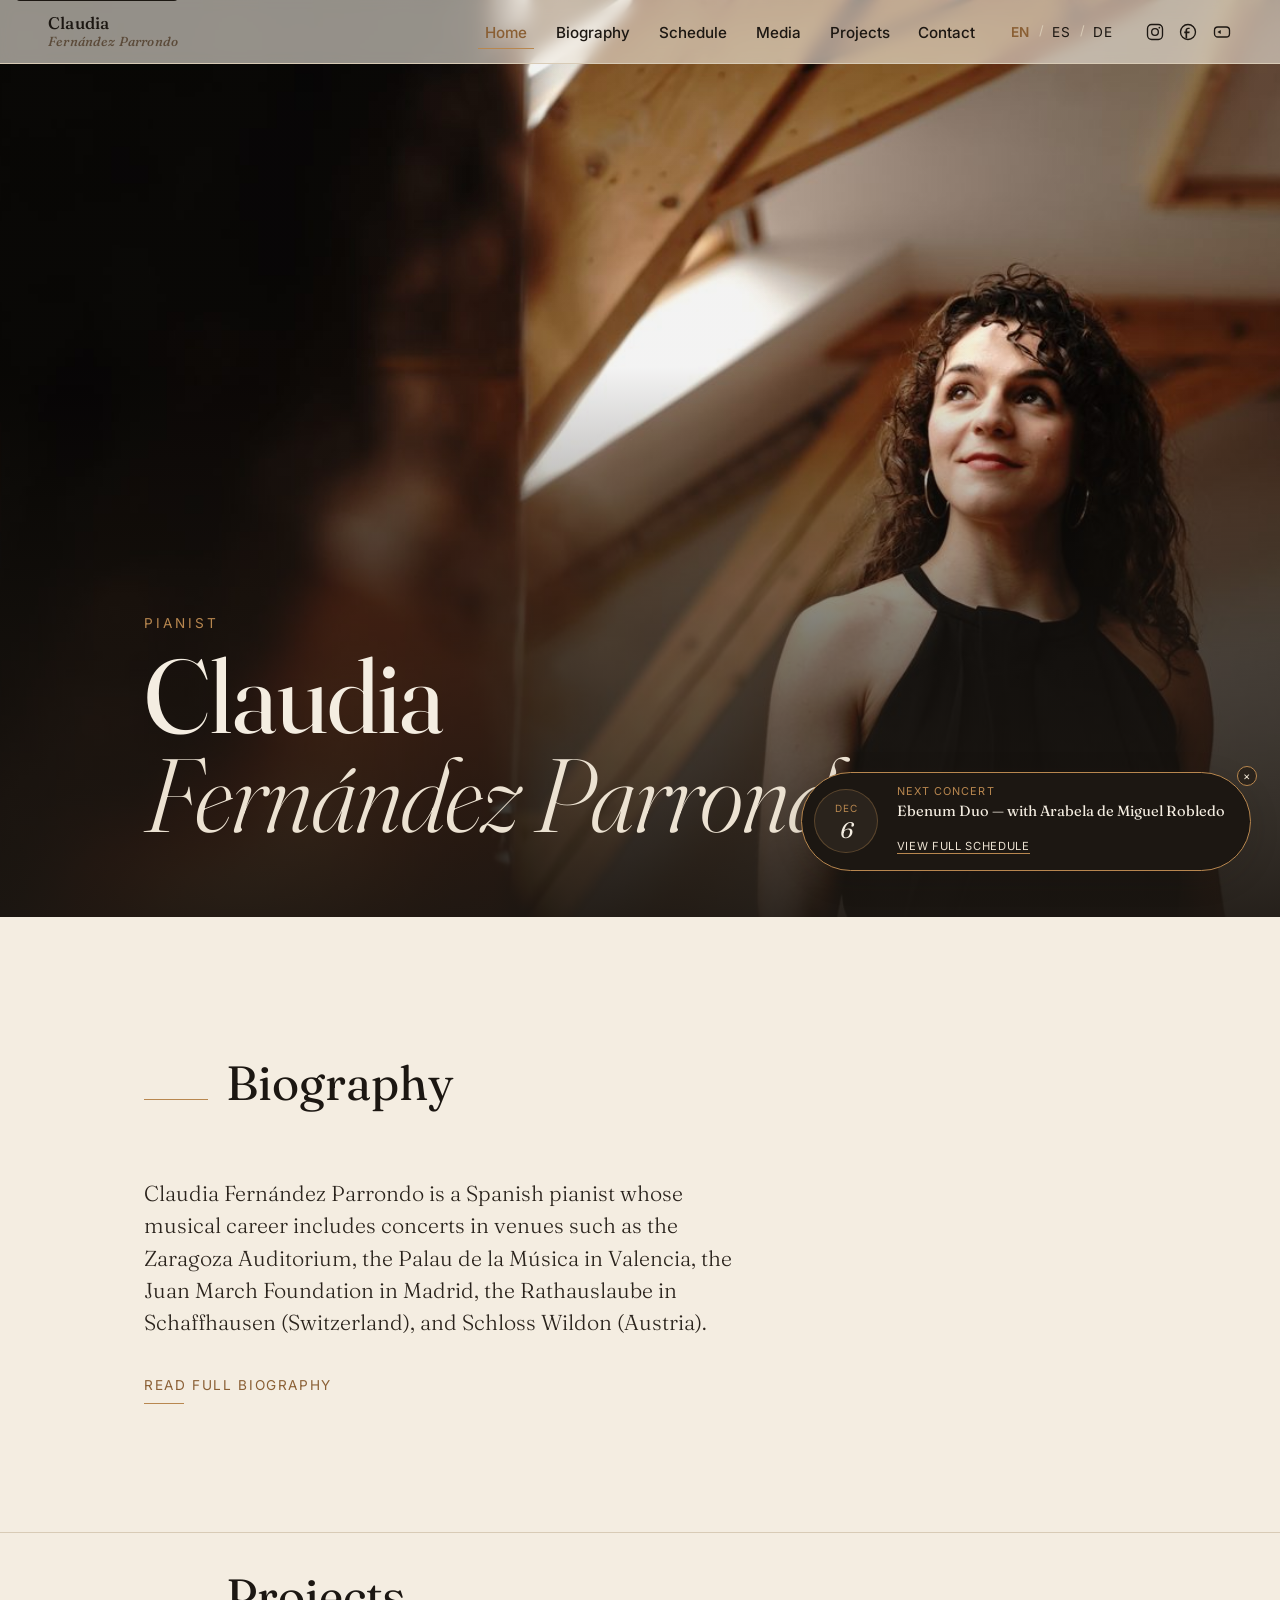
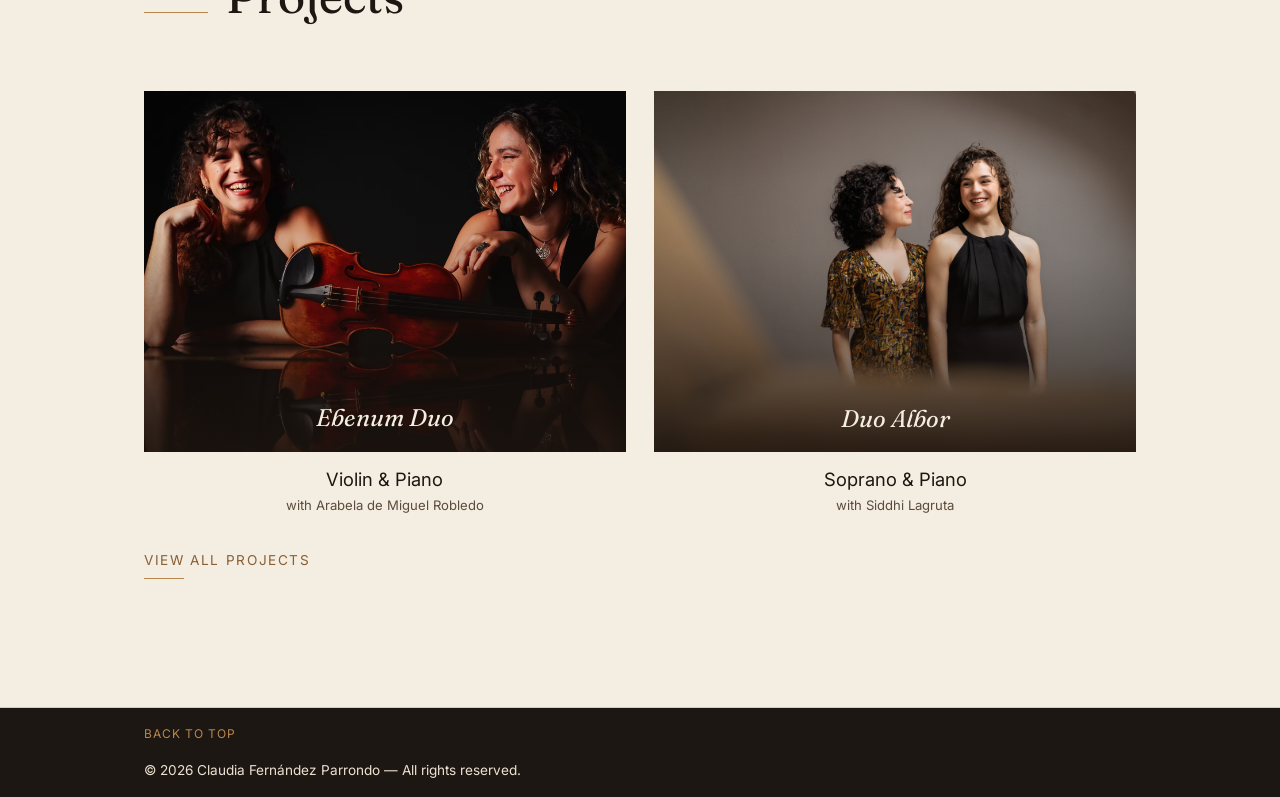
==== commit d6078476: "Add files via upload" ====
--- a/index.html
+++ b/index.html
@@ -120,95 +120,240 @@
        HEADER
        ================================================================ -->
 
-  <header class="site-header">
-
-<div class="site-header__inner">
-
-  <!-- NAME -->
-  <a
-    class="site-header__name"
-    href="index.html"
-  >
-    Claudia
-    <span class="site-header__surname">
-      Fernández Parrondo
-    </span>
-  </a>
-
-  <!-- NAVIGATION -->
-  <nav
-    class="primary-nav"
-    id="primaryNav"
-    aria-label="Primary navigation"
-  >
-
-    <ul class="primary-nav__list">
-
-      <!-- HOME -->
-<li>
-  <a
-    href="index.html"
-    data-i18n="nav.home"
-    aria-current="page"
-  >
-    Home
-  </a>
-</li>
-
-      <!-- BIOGRAPHY -->
-      <li>
+
+<header class="site-header">
+
+  <div class="site-header__inner">
+
+    <!-- NAME -->
+    <a
+      class="site-header__name"
+      href="index.html"
+    >
+      Claudia
+      <span class="site-header__surname">
+        Fernández Parrondo
+      </span>
+    </a>
+
+
+    <!-- NAVIGATION -->
+    <nav
+      class="primary-nav"
+      id="primaryNav"
+      aria-label="Primary navigation"
+    >
+
+
+
+<ul class="primary-nav__list">
+
+  <li>
+    <a
+      href="index.html"
+      data-i18n="nav.home"
+      aria-current="page"
+    >
+      Home
+    </a>
+  </li>
+
+  <li>
+    <a
+      href="bio.html"
+      data-i18n="nav.bio"
+    >
+      Biography
+    </a>
+  </li>
+
+  <li>
+    <a
+      href="schedule.html"
+      data-i18n="nav.schedule"
+    >
+      Schedule
+    </a>
+  </li>
+
+  <li>
+    <a
+      href="media.html"
+      data-i18n="nav.media"
+    >
+      Media
+    </a>
+  </li>
+
+  <li>
+    <a
+      href="projects.html"
+      data-i18n="nav.projects"
+    >
+      Projects
+    </a>
+  </li>
+
+  <li>
+    <a
+      href="contact.html"
+      data-i18n="nav.contact"
+    >
+      Contact
+    </a>
+  </li>
+
+</ul>
+
+      <!-- MOBILE SOCIALS -->
+      <div class="social-icons social-icons--in-nav">
+
         <a
-          href="bio.html"
-          data-i18n="nav.bio"
+          href="https://www.instagram.com/cfpianist/"
+          target="_blank"
+          rel="noopener noreferrer"
+          aria-label="Instagram"
         >
-          Biography
+          <svg
+            viewBox="0 0 24 24"
+            width="20"
+            height="20"
+            fill="none"
+            stroke="currentColor"
+            stroke-width="1.6"
+          >
+            <rect
+              x="3"
+              y="3"
+              width="18"
+              height="18"
+              rx="5"
+            />
+            <circle
+              cx="12"
+              cy="12"
+              r="4"
+            />
+            <circle
+              cx="17.2"
+              cy="6.8"
+              r="1"
+              fill="currentColor"
+              stroke="none"
+            />
+          </svg>
         </a>
-      </li>
-
-      <!-- SCHEDULE -->
-      <li>
+
         <a
-          href="schedule.html"
-          data-i18n="nav.schedule"
+          href="https://www.facebook.com/ClauFPianist"
+          target="_blank"
+          rel="noopener noreferrer"
+          aria-label="Facebook"
         >
-          Schedule
+          <svg
+            viewBox="0 0 24 24"
+            width="20"
+            height="20"
+            fill="none"
+            stroke="currentColor"
+            stroke-width="1.6"
+          >
+            <circle
+              cx="12"
+              cy="12"
+              r="9"
+            />
+
+            <path
+              d="M14 8.5h-1.5c-.9 0-1.5.6-1.5 1.5v1.5H14l-.3 2H11v6h-2v-6H7.5v-2H9V10c0-1.9 1.3-3.2 3.2-3.2H14z"
+              fill="currentColor"
+              stroke="none"
+            />
+          </svg>
         </a>
-      </li>
-
-      <!-- MEDIA -->
-      <li>
+
         <a
-          href="media.html"
-          data-i18n="nav.media"
+          href="https://www.youtube.com/@CFPianist"
+          target="_blank"
+          rel="noopener noreferrer"
+          aria-label="YouTube"
         >
-          Media
+          <svg
+            viewBox="0 0 24 24"
+            width="20"
+            height="20"
+            fill="none"
+            stroke="currentColor"
+            stroke-width="1.6"
+          >
+            <rect
+              x="3"
+              y="6"
+              width="18"
+              height="12"
+              rx="4"
+            />
+
+            <path
+              d="M10.5 9.7v4.6l4-2.3z"
+              fill="currentColor"
+              stroke="none"
+            />
+          </svg>
         </a>
-      </li>
-
-      <!-- PROJECTS -->
-      <li>
-        <a
-          href="projects.html"
-          data-i18n="nav.projects"
-        >
-          Projects
-        </a>
-      </li>
-
-      <!-- CONTACT -->
-      <li>
-        <a
-          href="contact.html"
-          data-i18n="nav.contact"
-        >
-          Contact
-        </a>
-      </li>
-
-    </ul>
-
-    <!-- MOBILE SOCIALS -->
-    <div class="social-icons social-icons--in-nav">
+
+      </div>
+
+    </nav>
+
+        <!-- LANGUAGE SWITCH -->
+<div
+  class="lang-switch"
+  aria-label="Language selection"
+>
+
+  <button
+    class="lang-switch__btn is-active"
+    type="button"
+    data-lang="en"
+  >
+    EN
+  </button>
+
+  <span
+    class="lang-switch__separator"
+    aria-hidden="true"
+  >
+    /
+  </span>
+
+  <button
+    class="lang-switch__btn"
+    type="button"
+    data-lang="es"
+  >
+    ES
+  </button>
+
+  <span
+    class="lang-switch__separator"
+    aria-hidden="true"
+  >
+    /
+  </span>
+
+  <button
+    class="lang-switch__btn"
+    type="button"
+    data-lang="de"
+  >
+    DE
+  </button>
+
+</div>
+
+    <!-- DESKTOP SOCIALS -->
+    <div class="social-icons social-icons--in-header">
 
       <a
         href="https://www.instagram.com/cfpianist/"
@@ -231,11 +376,13 @@
             height="18"
             rx="5"
           />
+
           <circle
             cx="12"
             cy="12"
             r="4"
           />
+
           <circle
             cx="17.2"
             cy="6.8"
@@ -297,7 +444,7 @@
           />
 
           <path
-            d="M10.5 9.7v4.6l4-2.3z"
+            d="M10.5 9.7v4.6l-4-2.3z"
             fill="currentColor"
             stroke="none"
           />
@@ -306,174 +453,31 @@
 
     </div>
 
-  </nav>
-
-  <!-- LANGUAGE SWITCH -->
+
+    <!-- MOBILE MENU BUTTON -->
+    <button
+      id="navToggle"
+      class="nav-toggle"
+      type="button"
+      aria-expanded="false"
+      aria-controls="primaryNav"
+      aria-label="Open menu"
+    >
+      <span class="nav-toggle__bar"></span>
+      <span class="nav-toggle__bar"></span>
+      <span class="nav-toggle__bar"></span>
+    </button>
+
+  </div>
+
+
   <div
-    class="lang-switch"
-    aria-label="Language selection"
-  >
-
-    <button
-      class="lang-switch__btn is-active"
-      type="button"
-      data-lang="en"
-    >
-      EN
-    </button>
-
-    <span
-      class="lang-switch__separator"
-      aria-hidden="true"
-    >
-      /
-    </span>
-
-    <button
-      class="lang-switch__btn"
-      type="button"
-      data-lang="es"
-    >
-      ES
-    </button>
-
-    <span
-      class="lang-switch__separator"
-      aria-hidden="true"
-    >
-      /
-    </span>
-
-    <button
-      class="lang-switch__btn"
-      type="button"
-      data-lang="de"
-    >
-      DE
-    </button>
-
-  </div>
-
-  <!-- DESKTOP SOCIALS -->
-  <div class="social-icons social-icons--in-header">
-
-    <a
-      href="https://www.instagram.com/cfpianist/"
-      target="_blank"
-      rel="noopener noreferrer"
-      aria-label="Instagram"
-    >
-      <svg
-        viewBox="0 0 24 24"
-        width="20"
-        height="20"
-        fill="none"
-        stroke="currentColor"
-        stroke-width="1.6"
-      >
-        <rect
-          x="3"
-          y="3"
-          width="18"
-          height="18"
-          rx="5"
-        />
-
-        <circle
-          cx="12"
-          cy="12"
-          r="4"
-        />
-
-        <circle
-          cx="17.2"
-          cy="6.8"
-          r="1"
-          fill="currentColor"
-          stroke="none"
-        />
-      </svg>
-    </a>
-
-    <a
-      href="https://www.facebook.com/ClauFPianist"
-      target="_blank"
-      rel="noopener noreferrer"
-      aria-label="Facebook"
-    >
-      <svg
-        viewBox="0 0 24 24"
-        width="20"
-        height="20"
-        fill="none"
-        stroke="currentColor"
-        stroke-width="1.6"
-      >
-        <circle
-          cx="12"
-          cy="12"
-          r="9"
-        />
-
-        <path
-          d="M14 8.5h-1.5c-.9 0-1.5.6-1.5 1.5v1.5H14l-.3 2H11v6h-2v-6H7.5v-2H9V10c0-1.9 1.3-3.2 3.2-3.2H14z"
-          fill="currentColor"
-          stroke="none"
-        />
-      </svg>
-    </a>
-
-    <a
-      href="https://www.youtube.com/@CFPianist"
-      target="_blank"
-      rel="noopener noreferrer"
-      aria-label="YouTube"
-    >
-      <svg
-        viewBox="0 0 24 24"
-        width="20"
-        height="20"
-        fill="none"
-        stroke="currentColor"
-        stroke-width="1.6"
-      >
-        <rect
-          x="3"
-          y="6"
-          width="18"
-          height="12"
-          rx="4"
-        />
-
-        <path
-          d="M10.5 9.7v4.6l4-2.3z"
-          fill="currentColor"
-          stroke="none"
-        />
-      </svg>
-    </a>
-
-  </div>
-
-  <!-- MOBILE MENU BUTTON -->
-  <button
-    id="navToggle"
-    class="nav-toggle"
-    type="button"
-    aria-expanded="false"
-    aria-controls="primaryNav"
-    aria-label="Open menu"
-  >
-    <span class="nav-toggle__bar"></span>
-    <span class="nav-toggle__bar"></span>
-    <span class="nav-toggle__bar"></span>
-  </button>
-
-</div>
-
-<div class="scroll-progress" id="scrollProgress"></div>
-
-  </header>
+    class="scroll-progress"
+    id="scrollProgress"
+  ></div>
+
+</header>
+
 
   <!-- ================================================================
        MAIN
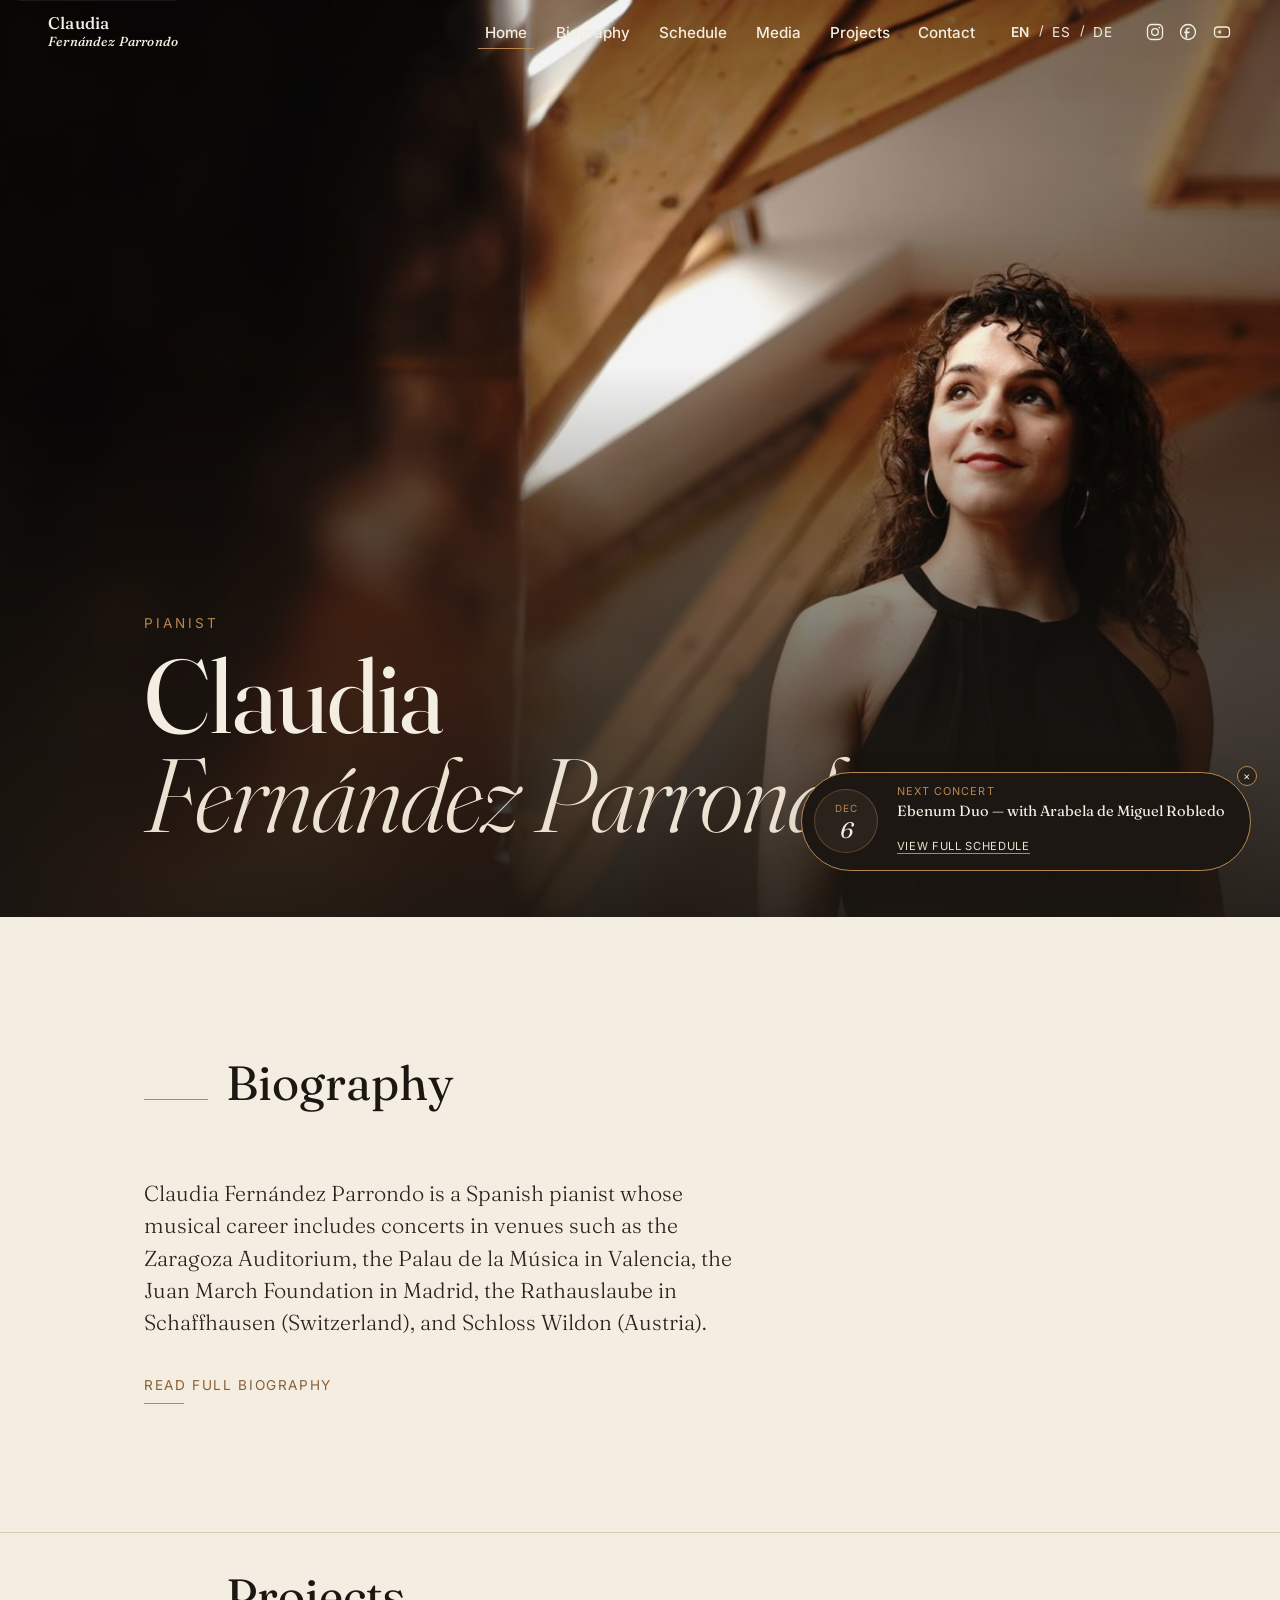
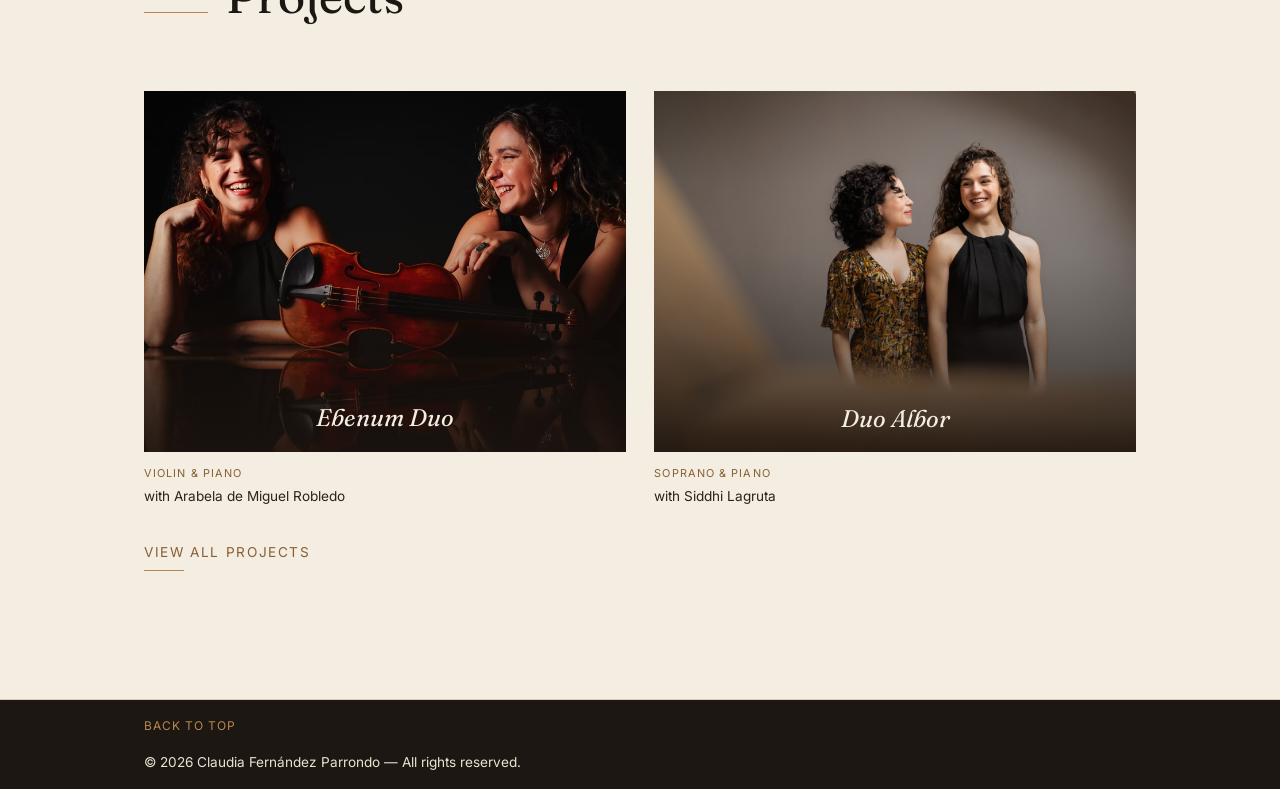
==== commit fe3a599f: "Add files via upload" ====
--- a/index.html
+++ b/index.html
@@ -96,10 +96,10 @@
     crossorigin
   >
 
-  <link
-    href="https://fonts.googleapis.com/css2?family=Fraunces:ital,opsz,wght@0,9..144,300;0,9..144,400;0,9..144,500;0,9..144,600;1,9..144,400&family=Inter:wght@400;500;600&display=swap"
-    rel="stylesheet"
-  >
+<link
+  href="https://fonts.googleapis.com/css2?family=Fraunces:ital,opsz,wght@0,9..144,300;0,9..144,400;0,9..144,500;0,9..144,600;1,9..144,400&family=Inter:wght@400;500;600&display=swap"
+  rel="stylesheet"
+>
 
   <link rel="stylesheet" href="css/style.css">
 
--- a/css/style.css
+++ b/css/style.css
@@ -21,8 +21,8 @@
   --color-white: #fffdf9;
 
   /* Typography */
-  --font-display: "Fraunces", "Iowan Old Style", Georgia, serif;
-  --font-body: "Inter", -apple-system, BlinkMacSystemFont, "Segoe UI", sans-serif;
+--font-display: "Fraunces", "Iowan Old Style", Georgia, serif;
+--font-body: "Inter", -apple-system, BlinkMacSystemFont, "Segoe UI", sans-serif;
 
   --step-name: clamp(2.6rem, 8vw + 1rem, 6.5rem);
   --step-h2: clamp(1.8rem, 4vw + 1rem, 3rem);
@@ -184,11 +184,48 @@
 
   width: 100%;
 
+  background: rgba(244, 237, 225, 0);
+  border-bottom: 1px solid transparent;
+
+  backdrop-filter: blur(0px);
+  -webkit-backdrop-filter: blur(0px);
+
+transition:
+    background-color 1s ease,
+    border-color 1s ease,
+    backdrop-filter 1s ease,
+    -webkit-backdrop-filter 1s ease;
+}
+
+.site-header.is-scrolled {
+  background: rgba(244, 237, 225, 0.45);
+
+  backdrop-filter: blur(6px);
+  -webkit-backdrop-filter: blur(6px);
+
+  border-bottom-color: var(--color-line);
+}
+
+.site-header.is-scrolled {
   background: rgba(244, 237, 225, 0.6);
 
   backdrop-filter: blur(8px);
-
-  border-bottom: 1px solid var(--color-line);
+  -webkit-backdrop-filter: blur(8px);
+
+  border-bottom-color: var(--color-line);
+}
+
+.site-header:not(.is-scrolled) .site-header__name,
+.site-header:not(.is-scrolled) .site-header__surname,
+.site-header:not(.is-scrolled) .primary-nav__list a,
+.site-header:not(.is-scrolled) .lang-switch__btn,
+.site-header:not(.is-scrolled) .lang-switch__separator,
+.site-header:not(.is-scrolled) .social-icons a {
+  color: var(--color-parchment);
+}
+
+.site-header:not(.is-scrolled) .nav-toggle__bar {
+  background: var(--color-parchment);
 }
 
 .site-header__inner {
@@ -245,6 +282,8 @@
 
   letter-spacing: 0.01em;
   text-decoration: none;
+
+  transition: color 0.3s ease;
 }
 
 .site-header__surname {
@@ -252,6 +291,8 @@
 
   font-size: 0.78em;
   font-style: italic;
+
+  transition: color 0.3s ease;
 }
 
 
@@ -290,12 +331,10 @@
   color: var(--color-amber-deep);
 }
 
-/* Active page */
 .primary-nav__list a[aria-current="page"] {
   color: var(--color-amber-deep);
 }
 
-/* Navigation underline */
 .primary-nav__list a::after {
   content: "";
 
@@ -344,12 +383,10 @@
   color: var(--color-amber-deep);
 }
 
-/* Desktop copy */
 .social-icons--in-header {
   display: none;
 }
 
-/* Mobile copy */
 .social-icons--in-nav {
   margin-top: 2.5rem;
   padding-top: 1.5rem;
@@ -419,121 +456,305 @@
 }
 
 
-/* --------------------------------------------------------------------------
-   Header — Mobile toggle
-   -------------------------------------------------------------------------- */
-
-.nav-toggle {
-  display: flex;
-  flex-direction: column;
-  justify-content: center;
-
-  width: 2.4rem;
-  height: 2.4rem;
-
-  margin-left: auto;
-  padding: 0;
-
-  background: none;
-  border: none;
-
-  gap: 5px;
-
-  cursor: pointer;
-}
-
-.nav-toggle__bar {
-  width: 100%;
-  height: 2px;
-
-  background: var(--color-ink);
-
-  transition:
-    transform 0.3s var(--ease),
-    opacity 0.3s var(--ease);
-}
-
-.nav-toggle[aria-expanded="true"] .nav-toggle__bar:nth-child(1) {
-  transform: translateY(7px) rotate(45deg);
-}
-
-.nav-toggle[aria-expanded="true"] .nav-toggle__bar:nth-child(2) {
-  opacity: 0;
-}
-
-.nav-toggle[aria-expanded="true"] .nav-toggle__bar:nth-child(3) {
-  transform: translateY(-7px) rotate(-45deg);
-}
-
-
 /* ==========================================================================
    MOBILE NAVIGATION
    ========================================================================== */
 
 @media (max-width: 899px) {
-  .primary-nav {
-    position: fixed;
-    inset: 0 0 0 auto;
+
+  /* ------------------------------------------------------------------------
+     Mobile — Menu toggle
+     ------------------------------------------------------------------------ */
+
+  .nav-toggle {
+    position: relative;
+    z-index: 110;
 
     display: flex;
     flex-direction: column;
     justify-content: center;
-
-    width: min(85vw, 22rem);
-    height: 100dvh;
-
-    padding: 6rem 2rem 2rem;
+    align-items: center;
+
+    width: 2.5rem;
+    height: 2.5rem;
+
+    margin-left: auto;
+    padding: 0;
+
+    background: transparent;
+    border: 0;
+
+    cursor: pointer;
+  }
+
+  .nav-toggle__bar {
+    position: absolute;
+
+    width: 1.7rem;
+    height: 1px;
 
     background: var(--color-ink);
+
+    transition:
+      transform 0.45s var(--ease),
+      opacity 0.3s ease,
+      background-color 0.3s ease;
+  }
+
+  .nav-toggle__bar:nth-child(1) {
+    transform: translateY(-5px);
+  }
+
+  .nav-toggle__bar:nth-child(2) {
+    transform: translateY(5px);
+  }
+
+  /* Open state — hamburger becomes X */
+
+  .nav-toggle[aria-expanded="true"] .nav-toggle__bar {
+    background: var(--color-parchment);
+  }
+
+  .nav-toggle[aria-expanded="true"] .nav-toggle__bar:nth-child(1) {
+    transform: rotate(45deg);
+  }
+
+  .nav-toggle[aria-expanded="true"] .nav-toggle__bar:nth-child(2) {
+    transform: rotate(-45deg);
+  }
+
+  .nav-toggle[aria-expanded="true"] .nav-toggle__bar:nth-child(3) {
+    opacity: 0;
+  }
+
+
+  /* ------------------------------------------------------------------------
+     Mobile — Header open state
+     ------------------------------------------------------------------------ */
+
+  .site-header:has(.nav-toggle[aria-expanded="true"]) {
+    background: var(--color-ink);
+
+    border-bottom-color: rgba(244, 237, 225, 0.12);
+  }
+
+  .site-header:has(.nav-toggle[aria-expanded="true"]) .site-header__name,
+  .site-header:has(.nav-toggle[aria-expanded="true"]) .site-header__surname {
     color: var(--color-parchment);
-
-    transform: translateX(100%);
-
-    transition: transform 0.35s var(--ease);
-  }
-
-  .primary-nav.is-open {
-    transform: translateX(0);
+  }
+
+
+/* Mobile — Full-screen navigation */
+.primary-nav {
+  position: fixed;
+  inset: 0;
+  z-index: 100;
+  display: flex;
+  flex-direction: column;
+  align-items: center;
+  width: 100%;
+  height: 100dvh;
+
+  /* espaço para os idiomas */
+  padding:
+    calc(var(--header-height) + 6rem)
+    var(--content-pad)
+    3rem;
+
+  background: rgba(28, 23, 18, 0.95);
+  backdrop-filter: blur(14px);
+  -webkit-backdrop-filter: blur(14px);
+  color: var(--color-parchment);
+
+  transform: translateY(-100%);
+  visibility: hidden;
+
+  transition:
+    transform 0.55s var(--ease),
+    visibility 0s linear 0.55s;
+}
+
+.primary-nav.is-open {
+  transform: translateY(0);
+  visibility: visible;
+
+  transition:
+    transform 0.55s var(--ease),
+    visibility 0s linear 0s;
+}
+
+
+/* Links */
+.primary-nav__list {
+  display: flex;
+  flex-direction: column;
+  align-items: center;
+  justify-content: center;
+  width: 100%;
+  margin: 0;
+  padding: 0;
+  gap: 1.5rem;
+  list-style: none;
+  text-align: center;
+}
+
+.primary-nav__list li {
+  display: block;
+  width: 100%;
+  margin: 0;
+  padding: 0;
+  overflow: hidden;
+  text-align: center;
+}
+
+.primary-nav__list a {
+  position: relative;
+  display: block;
+  width: 100%;
+  margin: 0;
+  padding: 0;
+
+  color: var(--color-parchment);
+
+  font-family: var(--font-display);
+  font-size: clamp(2rem, 8vw, 3.5rem);
+  font-weight: 400;
+  line-height: 1.08;
+  letter-spacing: -0.025em;
+  text-align: center;
+
+  transform: translateY(120%);
+  opacity: 0;
+
+  transition:
+    transform 0.55s var(--ease),
+    opacity 0.4s ease,
+    color 0.25s ease;
+}
+
+.primary-nav.is-open .primary-nav__list a {
+  transform: translateY(0);
+  opacity: 1;
+}
+
+.primary-nav.is-open .primary-nav__list li:nth-child(1) a {
+  transition-delay: 0.08s;
+}
+
+.primary-nav.is-open .primary-nav__list li:nth-child(2) a {
+  transition-delay: 0.13s;
+}
+
+.primary-nav.is-open .primary-nav__list li:nth-child(3) a {
+  transition-delay: 0.18s;
+}
+
+.primary-nav.is-open .primary-nav__list li:nth-child(4) a {
+  transition-delay: 0.23s;
+}
+
+.primary-nav.is-open .primary-nav__list li:nth-child(5) a {
+  transition-delay: 0.28s;
+}
+
+.primary-nav.is-open .primary-nav__list li:nth-child(6) a {
+  transition-delay: 0.33s;
+}
+
+.primary-nav__list a:hover,
+.primary-nav__list a:focus-visible {
+  color: var(--color-amber);
+}
+
+
+/* Social icons */
+.primary-nav .social-icons--in-nav {
+  display: flex;
+  justify-content: center;
+  align-items: center;
+  width: auto;
+
+  /* espaço entre links e socials */
+  margin: 4rem 0 0;
+
+  padding: 1.4rem 0 0;
+
+  gap: 1.7rem;
+
+  border-top: 1px solid rgba(244, 237, 225, 0.22);
+}
+
+.primary-nav .social-icons--in-nav a {
+  display: flex;
+  align-items: center;
+  justify-content: center;
+
+  color: rgba(244, 237, 225, 0.72);
+
+  transition: color 0.25s ease;
+}
+
+.primary-nav .social-icons--in-nav a:hover,
+.primary-nav .social-icons--in-nav a:focus-visible {
+  color: var(--color-amber);
+}
+
+
+/* Social icon size */
+.primary-nav .social-icons--in-nav svg {
+  width: 1.35rem;
+  height: 1.35rem;
+}
+
+
+  /* ------------------------------------------------------------------------
+     Mobile — Prevent page scrolling
+     ------------------------------------------------------------------------ */
+
+  body.menu-open {
+    overflow: hidden;
+  }
+
+  /* Hide floating concert card while menu is open */
+
+  body.menu-open .floating-concert {
+    opacity: 0;
+    visibility: hidden;
+    pointer-events: none;
+    transform: translateY(10px);
+  }
+
+}
+
+
+/* ==========================================================================
+   DESKTOP HEADER
+   ========================================================================== */
+
+@media (min-width: 900px) {
+
+  .site-header__inner {
+    width: 100%;
+
+    padding-right: var(--content-pad);
+    padding-left: var(--content-pad);
+  }
+
+  .primary-nav {
+    display: block;
+
+    margin-left: auto;
   }
 
   .primary-nav__list {
     display: flex;
-    flex-direction: column;
-    align-items: flex-start;
-
-    gap: 1.4rem;
+    align-items: center;
+
+    gap: 1.8rem;
   }
 
   .primary-nav__list a {
-    color: var(--color-parchment);
-
-    font-family: var(--font-display);
-    font-size: 1.6rem;
-    font-weight: 400;
-  }
-
-  .primary-nav__list a:hover,
-  .primary-nav__list a:focus-visible {
-    color: var(--color-amber);
-  }
-}
-
-
-/* ==========================================================================
-   DESKTOP HEADER
-   ========================================================================== */
-
-@media (min-width: 900px) {
-  .site-header__inner {
-    width: 100%;
-
-    padding-right: var(--content-pad);
-    padding-left: var(--content-pad);
-  }
-
-  .primary-nav {
-    display: block;
-    margin-left: auto;
+    color: var(--color-ink);
   }
 
   .lang-switch {
@@ -566,6 +787,7 @@
   align-items: flex-end;
 
   min-height: calc(93svh + var(--header-height));
+
   margin-top: calc(-1 * var(--header-height));
 
   overflow: hidden;
@@ -997,9 +1219,6 @@
   flex-direction: column;
 }
 
-/*
- * Necessário para o JavaScript controlar as tabs.
- */
 .schedule-list[hidden] {
   display: none !important;
 }
@@ -1055,21 +1274,10 @@
     border-color 0.3s var(--ease);
 }
 
-
-/*
- * Alternância dos eventos
- *
- * O HTML contém .schedule-year e .schedule-item como <li>.
- * A sintaxe "nth-child(even of .schedule-item)" conta apenas
- * os elementos .schedule-item.
- */
-
 .schedule-item:nth-child(even of .schedule-item) {
   background: rgba(216, 203, 182, 0.18);
 }
 
-
-/* First event after a year heading */
 .schedule-year + .schedule-item {
   padding-top: 1.7rem;
 }
@@ -1236,64 +1444,167 @@
 
 
 /* ==========================================================================
-   MEDIA
-   ========================================================================== */
-
-.media-grid {
-  display: grid;
-
-  grid-template-columns: 1fr;
-
-  gap: 1.8rem;
-}
-
-.media-card {
-  background: var(--color-white);
-
-  border: 1px solid var(--color-line);
-}
-
-.media-card__frame {
+   MEDIA — PLAYER + PLAYLIST + GALLERY
+   ========================================================================== */
+
+.media-player {
   position: relative;
-
   aspect-ratio: 16 / 9;
-
   background: var(--color-ink);
 }
 
-.media-card__frame iframe {
+.media-player iframe {
   position: absolute;
   inset: 0;
-
   width: 100%;
   height: 100%;
-
   border: 0;
 }
 
-.media-card__body {
-  padding: 1.2rem 1.4rem;
-}
-
-.media-card__title {
+.media-nowplaying {
+  display: flex;
+  align-items: flex-end;
+  justify-content: space-between;
+  flex-wrap: wrap;
+  gap: 0.75rem;
+  padding: 1rem 0 1.5rem;
+  border-bottom: 1px solid var(--color-line);
+  margin-bottom: 1.8rem;
+}
+
+.media-nowplaying__label {
+  font-size: 0.7rem;
+  letter-spacing: 0.1em;
+  text-transform: uppercase;
+  color: var(--color-amber);
+  font-weight: 600;
   margin-bottom: 0.3rem;
-
+}
+
+.media-nowplaying__row {
+  display: flex;
+  align-items: center;
+  justify-content: space-between;
+  gap: 1rem;
+  flex-wrap: wrap;
+  width: 100%;
+}
+
+.media-nowplaying__title {
   font-family: var(--font-display);
   font-size: 1.15rem;
-}
-
-.media-card__meta {
-  color: var(--color-coffee);
-
-  font-size: 0.85rem;
+  color: var(--color-ink);
+}
+
+.media-nowplaying__link {
+  flex-shrink: 0;
+  font-size: 0.7rem;
+  letter-spacing: 0.05em;
+  text-transform: uppercase;
+  color: var(--color-ink);
+  border: 1px solid var(--color-ink);
+  padding: 0.5rem 0.9rem;
+  white-space: nowrap;
+  transition: background-color 0.3s var(--ease), color 0.3s var(--ease);
+}
+
+.media-nowplaying__link:hover {
+  background: var(--color-ink);
+  color: var(--color-white);
+}
+
+.media-label {
+  display: flex;
+  align-items: center;
+  gap: 0.4rem;
+  font-size: 0.7rem;
+  letter-spacing: 0.1em;
+  text-transform: uppercase;
+  color: var(--color-amber-deep);
+  font-weight: 600;
+  margin-bottom: 0.9rem;
+}
+
+.media-playlist {
+  display: grid;
+  grid-template-columns: repeat(2, 1fr);
+  gap: 0.6rem;
+  margin-bottom: 2.5rem;
+}
+
+.media-playlist__item {
+  position: relative;
+  aspect-ratio: 16 / 9;
+  background: var(--color-line);
+  border: 2px solid transparent;
+  overflow: hidden;
+  padding: 0;
+  cursor: pointer;
+  text-align: left;
+}
+
+.media-playlist__item.is-active,
+.media-playlist__item:hover {
+  border-color: var(--color-amber);
+}
+
+.media-playlist__item img {
+  width: 100%;
+  height: 100%;
+  object-fit: cover;
+  display: block;
+}
+
+.media-playlist__scrim {
+  position: absolute;
+  inset: 0;
+  background: linear-gradient(to top, rgba(28, 23, 18, 0.85) 0%, transparent 55%);
+}
+
+.media-playlist__title {
+  position: absolute;
+  bottom: 6px;
+  left: 8px;
+  right: 8px;
+  font-size: 0.72rem;
+  line-height: 1.3;
+  color: var(--color-white);
+}
+
+.photo-grid {
+  display: grid;
+  grid-template-columns: repeat(2, 1fr);
+  gap: 0.8rem;
+}
+
+.photo-grid__item {
+  margin: 0;
+  aspect-ratio: 1;
+  overflow: hidden;
+  background: var(--color-parchment-dim);
+}
+
+.photo-grid__item img {
+  width: 100%;
+  height: 100%;
+  object-fit: cover;
+  display: block;
+}
+
+.photo-grid__item--tall {
+  grid-row: span 2;
+  aspect-ratio: auto;
 }
 
 @media (min-width: 640px) {
-  .media-grid {
-    grid-template-columns: repeat(2, 1fr);
-  }
-}
-
+  .media-playlist {
+    grid-template-columns: repeat(3, 1fr);
+  }
+
+  .photo-grid {
+    grid-template-columns: repeat(3, 1fr);
+  }
+}
 
 /* ==========================================================================
    PROJECTS — GRID / PREVIEW
@@ -1375,37 +1686,32 @@
 .project-card__caption {
   margin-top: 0.8rem;
 
-  text-align: center;
-}
-
-.project-card__caption-line {
-  display: inline-block;
-
-  width: 1.6rem;
-  height: 1px;
-
-  margin-bottom: 0.5rem;
-
-  background: var(--color-amber);
+  text-align: left;
+}
+
+.project-card__eyebrow {
+  margin: 0 0 0.2rem;
+
+  color: var(--color-amber-deep);
+
+  font-size: 0.68rem;
+
+  text-transform: uppercase;
+  letter-spacing: 0.1em;
 }
 
 .project-card__meta {
   margin: 0;
 
-  color: var(--color-coffee);
-
-  font-size: 0.82rem;
+  color: var(--color-ink-soft);
+
+  font-size: 0.85rem;
 }
 
 
 /* ==========================================================================
    PROJECTS — DETAILED PAGE
    ========================================================================== */
-
-/*
- * Formato A:
- * blocos grandes alternados com imagem, título e texto.
- */
 
 .projects-detailed {
   display: flex;
@@ -1425,6 +1731,8 @@
     "text";
 
   gap: 1rem;
+
+  scroll-margin-top: var(--header-height);
 }
 
 .project-block:not(:first-child) {
@@ -1470,68 +1778,207 @@
   hyphens: auto;
 }
 
-
 /* ==========================================================================
    CONTACT
    ========================================================================== */
 
-.contact__intro {
-  margin-bottom: 1rem;
+.section--contact {
+  padding-top: clamp(5rem, 10vw, 8rem);
+  padding-bottom: clamp(6rem, 12vw, 10rem);
+
+  background: var(--color-parchment);
+
+  border-bottom: 1px solid var(--color-line);
+}
+
+.contact__details {
+  width: 100%;
+  max-width: 52rem;
+  margin: 0 auto;
+
+  text-align: center;
+}
+
+.contact__block {
+  display: flex;
+  flex-direction: column;
+  align-items: center;
+}
+
+/* --------------------------------------------------------------------------
+   TITLES
+   -------------------------------------------------------------------------- */
+
+.contact__label {
+  margin: 0 0 1rem;
 
   color: var(--color-coffee);
-}
-
-.contact__details {
+
+  font-family: var(--font-body);
+  font-size: clamp(1.05rem, 1.6vw, 1.3rem);
+  font-weight: 700;
+  letter-spacing: 0.08em;
+  line-height: 1.2;
+  text-transform: uppercase;
+}
+
+/* --------------------------------------------------------------------------
+   EMAIL
+   -------------------------------------------------------------------------- */
+
+.contact__email {
+  display: inline-block;
+
+  color: var(--color-ink);
+
+  font-family: var(--font-display);
+  font-size: clamp(1.15rem, 2vw, 1.5rem);
+  font-style: italic;
+  font-weight: 400;
+  line-height: 1.3;
+
+  text-decoration: none;
+
+  transition: color 0.3s var(--ease);
+}
+
+.contact__email:hover,
+.contact__email:focus-visible {
+  color: var(--color-amber-deep);
+}
+
+/* --------------------------------------------------------------------------
+   SOCIAL MEDIA
+   -------------------------------------------------------------------------- */
+
+.contact__block--social {
+  margin-top: clamp(5rem, 10vw, 7rem);
+}
+
+.contact__social-links {
+  display: flex;
+  align-items: flex-start;
+  justify-content: center;
+
+  gap: clamp(2rem, 5vw, 4rem);
+}
+
+.contact__social-item {
   display: flex;
   flex-direction: column;
-
-  gap: 0.8rem;
-}
-
-.contact__email {
-  width: fit-content;
-
-  color: inherit;
-
-  font-family: var(--font-display);
-  font-size: clamp(1.4rem, 3vw, 2rem);
-  font-style: italic;
+  align-items: center;
+
+  gap: 0.7rem;
+}
+
+.contact__social-item a {
+  display: flex;
+  align-items: center;
+  justify-content: center;
+
+  width: 2.7rem;
+  height: 2.7rem;
+
+  color: var(--color-coffee);
 
   text-decoration: none;
 
-  border-bottom: 1px solid var(--color-amber);
-}
-
-.contact__social {
-  display: flex;
-  flex-wrap: wrap;
-
-  gap: 1.2rem;
-
-  margin-top: 0.6rem;
-}
-
-.contact__social a {
+  transition:
+    color 0.25s var(--ease),
+    transform 0.25s var(--ease);
+}
+
+.contact__social-item a:hover,
+.contact__social-item a:focus-visible {
+  color: var(--color-amber-deep);
+
+  transform: translateY(-2px);
+}
+
+.contact__social-item svg {
+  width: 1.55rem;
+  height: 1.55rem;
+}
+
+.contact__social-name {
   color: var(--color-coffee);
 
-  font-size: 0.9rem;
-
-  letter-spacing: 0.05em;
-  text-decoration: none;
+  font-family: var(--font-body);
+  font-size: 0.68rem;
+  font-weight: 500;
+  letter-spacing: 0.08em;
+  line-height: 1.2;
   text-transform: uppercase;
-
-  border-bottom: 1px solid transparent;
-
-  transition:
-    border-color 0.2s var(--ease),
-    color 0.2s var(--ease);
-}
-
-.contact__social a:hover,
-.contact__social a:focus-visible {
-  color: var(--color-amber-deep);
-
-  border-color: var(--color-amber);
+}
+
+/* --------------------------------------------------------------------------
+   CONTACT HERO
+   -------------------------------------------------------------------------- */
+
+.page-hero--contact .page-hero__scrim {
+  background:
+    linear-gradient(
+      to top,
+      rgba(28, 23, 18, 0.9) 0%,
+      rgba(28, 23, 18, 0.48) 42%,
+      rgba(28, 23, 18, 0.08) 78%
+    );
+}
+
+.page-hero--contact .page-hero__title {
+  max-width: 12rem;
+
+  font-size: clamp(2.8rem, 7vw, 5rem);
+  line-height: 0.95;
+
+  text-shadow:
+    0 2px 24px rgba(28, 23, 18, 0.45);
+}
+
+.page-hero--contact .page-hero__image {
+  object-position: center 25%;
+}
+
+/* --------------------------------------------------------------------------
+   MOBILE
+   -------------------------------------------------------------------------- */
+
+
+@media (max-width: 700px) {
+  .section--contact {
+    padding-top: 4.5rem;
+    padding-bottom: 5.5rem;
+  }
+
+  .contact__email {
+    max-width: 100%;
+
+    font-size: clamp(1.05rem, 5vw, 1.35rem);
+
+    overflow-wrap: anywhere;
+  }
+
+  .contact__block--social {
+    margin-top: 4.5rem;
+  }
+
+  .contact__social-links {
+    gap: 1.6rem;
+  }
+
+  .contact__social-item a {
+    width: 2.3rem;
+    height: 2.3rem;
+  }
+
+  .contact__social-item svg {
+    width: 1.35rem;
+    height: 1.35rem;
+  }
+
+  .contact__social-name {
+    font-size: 0.6rem;
+  }
 }
 
 
@@ -1598,6 +2045,8 @@
 
   transition:
     transform 0.3s var(--ease),
+    opacity 0.3s ease,
+    visibility 0.3s ease,
     box-shadow 0.3s var(--ease),
     border-color 0.3s var(--ease);
 }
@@ -1784,6 +2233,7 @@
    ========================================================================== */
 
 @media (max-width: 700px) {
+
   .hero {
     min-height: calc(55svh + var(--header-height));
   }
@@ -1792,18 +2242,87 @@
     object-position: 85% 25%;
   }
 
+
+  /* ------------------------------------------------------------------------
+     Mobile — Page heroes
+     ------------------------------------------------------------------------ */
+
+.page-hero--bio .page-hero__image {
+  width: calc(100% + 100px);
+  max-width: none;
+
+  object-fit: cover;
+
+  transform: translateX(-100px);
+}
+
   .page-hero--projects {
-    min-height: calc(200px + var(--header-height));
-    max-height: calc(300px + var(--header-height));
+    min-height: calc(300px + var(--header-height));
+    max-height: calc(800px + var(--header-height));
 
     height: auto;
 
-    aspect-ratio: 21 / 10;
-  }
-
-  .page-hero--projects .page-hero__image {
-    object-position: left 100%;
-  }
+    aspect-ratio: 4 / 3;
+
+    align-items: flex-start;
+  }
+
+.page-hero--projects .page-hero__image {
+  width: calc(100% + 60px);
+  max-width: none;
+
+  object-fit: cover;
+  object-position: 100% 0%;
+
+  transform: translateX(-100px);
+}
+
+  .page-hero--projects .page-hero__content {
+    padding-top: 1.5rem;
+  }
+
+  .page-hero--schedule .page-hero__image {
+    object-position: 50% 5%;
+  }
+
+  /* ------------------------------------------------------------------------
+   Mobile — Contact
+   ------------------------------------------------------------------------ */
+
+.section--contact {
+  padding-top: 4.5rem;
+  padding-bottom: 5.5rem;
+}
+
+.contact__details {
+  max-width: 100%;
+}
+
+.contact__intro {
+  margin-bottom: 2.5rem;
+
+  font-size: 1.3rem;
+  line-height: 1.45;
+}
+
+.contact__email {
+  max-width: 100%;
+
+  font-size: clamp(1.45rem, 6vw, 2rem);
+  overflow-wrap: anywhere;
+}
+
+.contact__social {
+  gap: 1.25rem 1.75rem;
+
+  margin-top: 3.5rem;
+  padding-top: 1.3rem;
+}
+
+.contact__social a {
+  font-size: 0.7rem;
+}
+
 }
 
 
@@ -1812,6 +2331,7 @@
    ========================================================================== */
 
 @media (max-width: 600px) {
+
   .schedule-tabs {
     gap: 1.5rem;
 
@@ -1872,28 +2392,18 @@
    ========================================================================== */
 
 @media (max-width: 899px) {
-  /* Bio page */
-  .page-hero--bio {
-    align-items: flex-start;
-  }
-
-  .page-hero--bio .page-hero__content {
-    padding:
-      clamp(1.5rem, 5vh, 3rem)
-      var(--content-pad)
-      0;
-  }
-
-  /* Projects page */
+
+  .page-hero--bio,
   .page-hero--projects {
-    align-items: flex-start;
-  }
-
+    align-items: flex-end;
+  }
+
+  .page-hero--bio .page-hero__content,
   .page-hero--projects .page-hero__content {
     padding:
-      clamp(1.5rem, 5vh, 3rem)
+      0
       var(--content-pad)
-      0;
+      clamp(1.5rem, 5vh, 3rem);
   }
 
   .page-hero--bio .page-hero__title,
@@ -1908,6 +2418,7 @@
    ========================================================================== */
 
 @media (min-width: 640px) {
+
   .projects-grid {
     grid-template-columns: repeat(2, 1fr);
   }
@@ -1923,6 +2434,7 @@
    ========================================================================== */
 
 @media (min-width: 800px) {
+
   .project-block {
     grid-template-columns: 1fr 1fr;
 
@@ -1951,9 +2463,6 @@
     height: 100%;
   }
 
-  /*
-   * Mantido no breakpoint original para preservar o comportamento existente.
-   */
   #projects-preview {
     padding-top: clamp(1rem, 2vw, 2rem);
   }
@@ -1965,6 +2474,7 @@
    ========================================================================== */
 
 @media (max-width: 480px) {
+
   .floating-concert {
     right: 0.9rem;
     bottom: 0.9rem;
@@ -2012,6 +2522,7 @@
    ========================================================================== */
 
 @media (min-width: 900px) {
+
   .floating-concert {
     right: 1.8rem;
     bottom: 1.8rem;
@@ -2066,6 +2577,7 @@
    ========================================================================== */
 
 @media (prefers-reduced-motion: reduce) {
+
   html {
     scroll-behavior: auto;
   }
@@ -2093,3 +2605,103 @@
     transition: none;
   }
 }
+
+/* ==========================================================================
+   CONTACT — HERO
+   ========================================================================== */
+
+.page-hero--contact .page-hero__scrim {
+  background:
+    linear-gradient(
+      to top,
+      rgba(28, 23, 18, 0.9) 0%,
+      rgba(28, 23, 18, 0.48) 42%,
+      rgba(28, 23, 18, 0.08) 78%
+    );
+}
+
+.page-hero--contact .page-hero__title {
+  max-width: 12rem;
+
+  font-size: clamp(2.8rem, 7vw, 5rem);
+  line-height: 0.95;
+
+  text-shadow:
+    0 2px 24px rgba(28, 23, 18, 0.45);
+}
+
+.lightbox {
+  position: fixed;
+  inset: 0;
+  z-index: 200;
+  display: flex;
+  align-items: center;
+  justify-content: center;
+  padding: 2rem;
+  background: rgba(28, 23, 18, 0.92);
+}
+
+.lightbox__nav {
+  position: absolute;
+  top: 50%;
+  transform: translateY(-50%);
+  background: none;
+  border: none;
+  color: var(--color-white);
+  font-size: 2.5rem;
+  line-height: 1;
+  cursor: pointer;
+  padding: 0.5rem 1rem;
+  opacity: 0.75;
+  transition: opacity 0.2s var(--ease);
+}
+
+.lightbox__nav:hover {
+  opacity: 1;
+}
+
+.lightbox__nav--prev {
+  left: 0.5rem;
+}
+
+.lightbox__nav--next {
+  right: 0.5rem;
+}
+
+@media (max-width: 600px) {
+  .lightbox__nav {
+    font-size: 2rem;
+    padding: 0.4rem 0.6rem;
+  }
+}
+
+.lightbox[hidden] {
+  display: none;
+}
+
+.lightbox__image {
+  max-width: 100%;
+  max-height: 100%;
+  object-fit: contain;
+}
+
+.lightbox__close {
+  position: absolute;
+  top: 1.25rem;
+  right: 1.5rem;
+  background: none;
+  border: none;
+  color: var(--color-white);
+  font-size: 2rem;
+  line-height: 1;
+  cursor: pointer;
+  padding: 0.25rem 0.5rem;
+}
+
+body.lightbox-open {
+  overflow: hidden;
+}
+
+.page-hero--media .page-hero__image {
+  object-position: center 30%;
+}
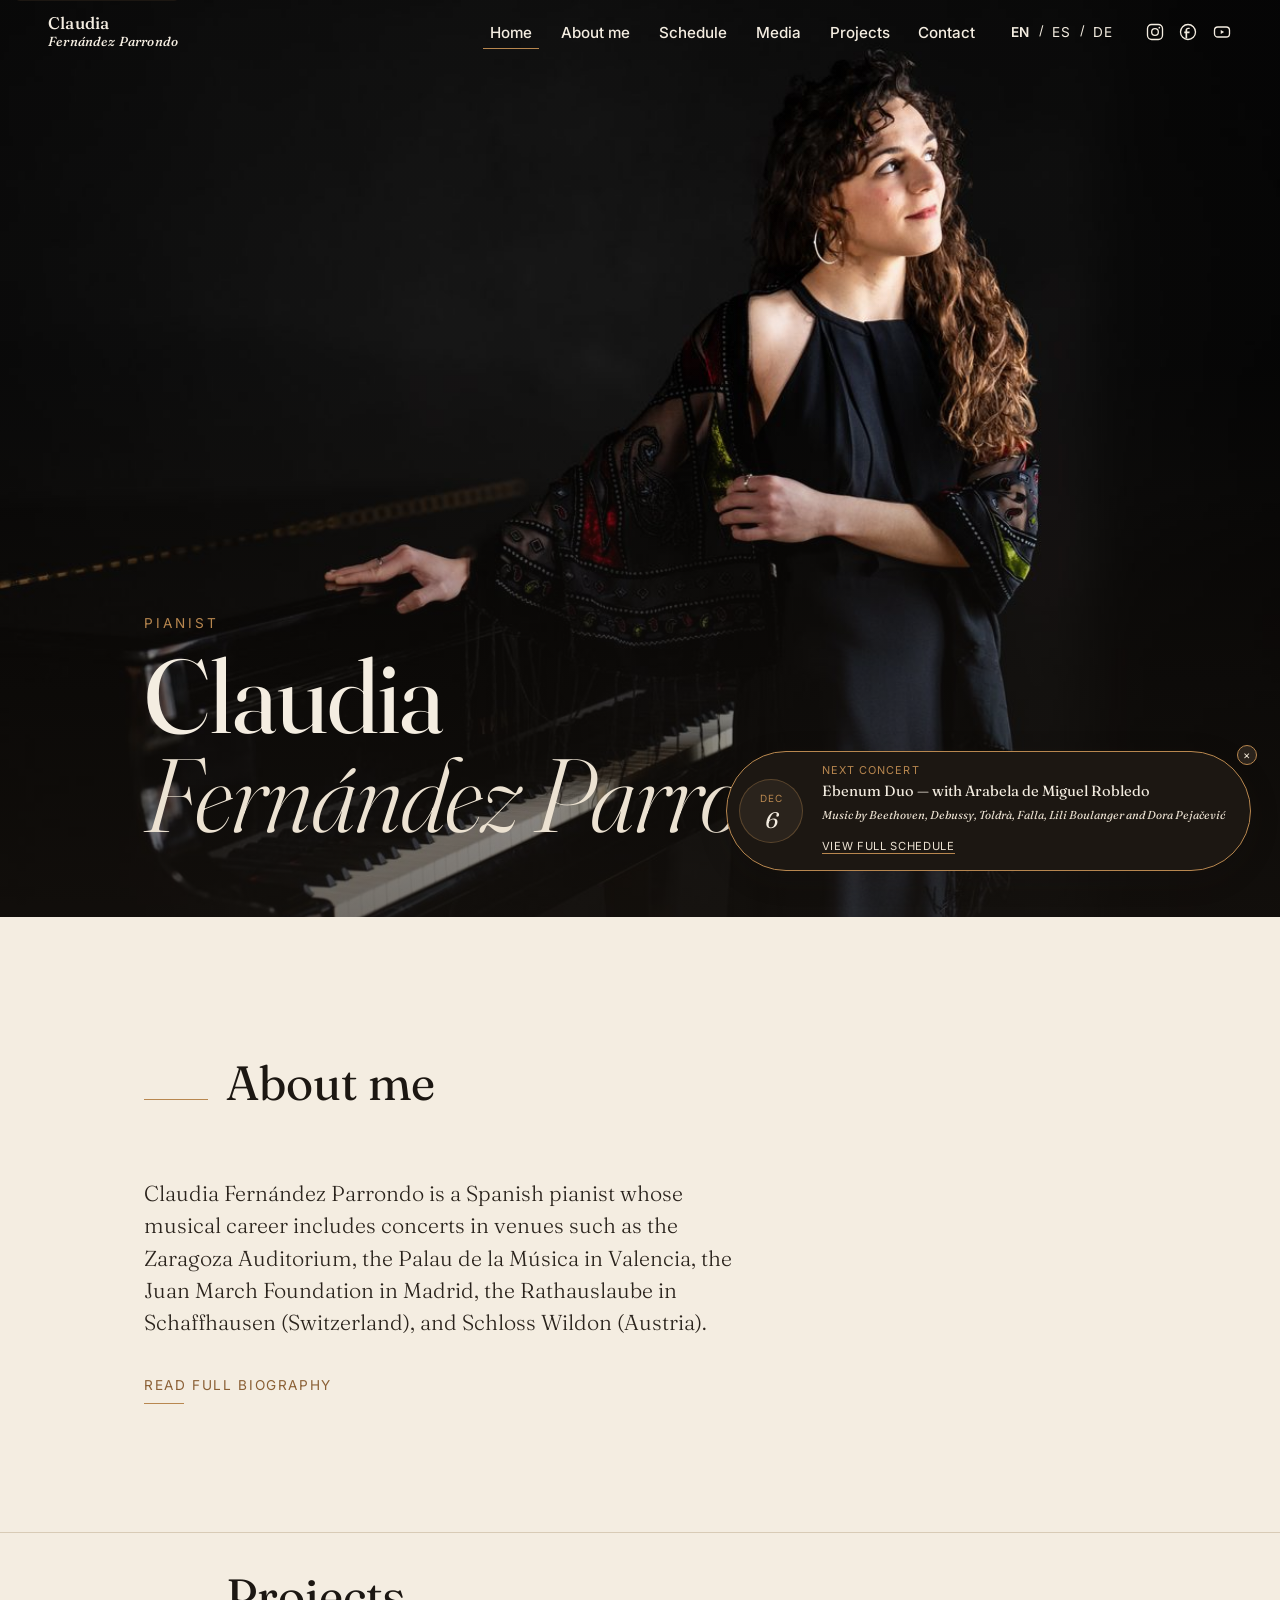
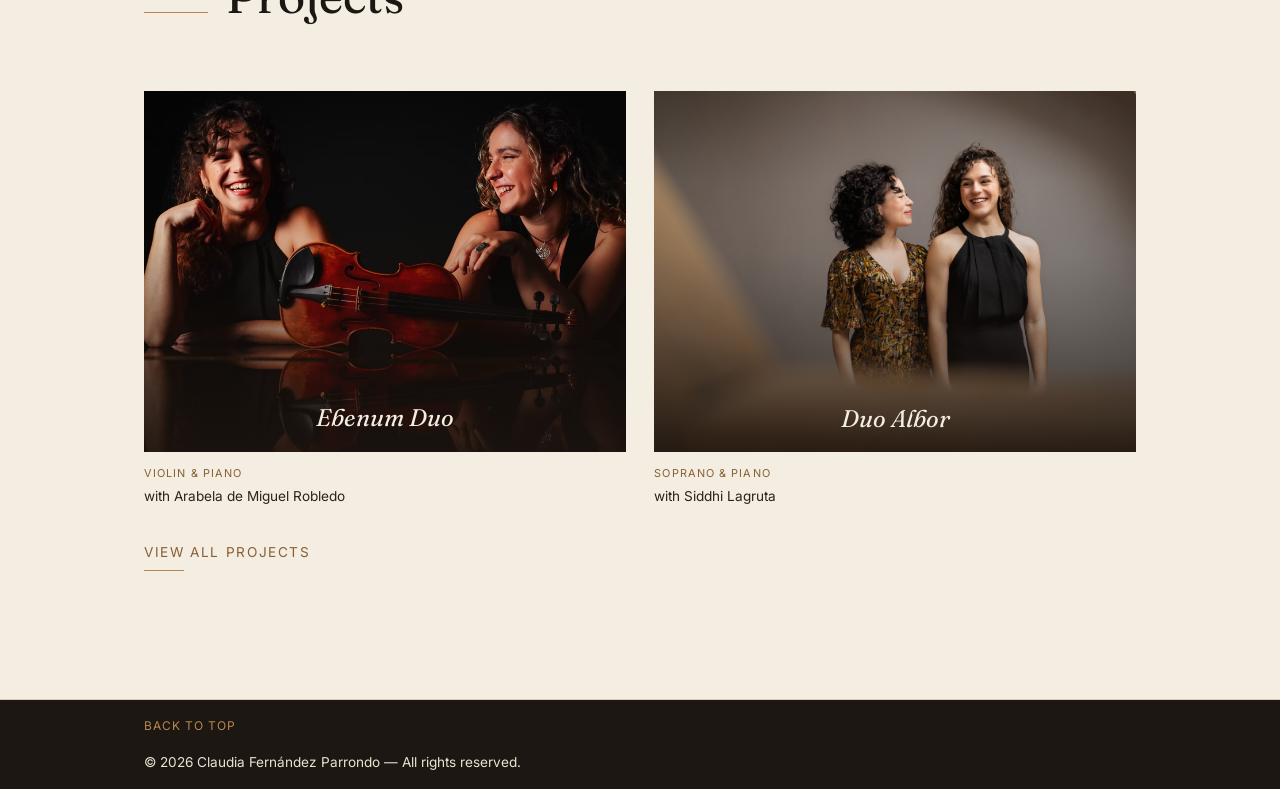
==== commit 093455c7: "Add files via upload" ====
--- a/index.html
+++ b/index.html
@@ -10,7 +10,7 @@
 
 <meta
 name="description"
-content="Claudia Fernández Parrondo, Spanish pianist. Chamber music and Lied, between Spain and Central Europe."
+content="Claudia Fernández Parrondo, Spanish pianist."
 
 >
 
@@ -37,11 +37,11 @@
   >
   <meta
     property="og:description"
-    content="Spanish pianist. Chamber music and Lied, between Spain and Central Europe."
+    content="Spanish pianist."
   >
   <meta
     property="og:image"
-    content="https://www.claudiafernandezparrondo.com/assets/og-image.jpg"
+    content="https://www.claudiafernandezparrondo.com/assets/claudia-hero-2000.jpg"
   >
   <meta property="og:image:width" content="1200">
   <meta property="og:image:height" content="630">
@@ -62,11 +62,11 @@
   >
   <meta
     name="twitter:description"
-    content="Spanish pianist. Chamber music and Lied, between Spain and Central Europe."
+    content="Spanish pianist."
   >
   <meta
     name="twitter:image"
-    content="https://www.claudiafernandezparrondo.com/assets/og-image.jpg"
+    content="https://www.claudiafernandezparrondo.com/assets/claudia-hero-2000.jpg"
   >
 
   <!-- Structured data -->
@@ -78,7 +78,7 @@
     "name": "Claudia Fernández Parrondo",
     "jobTitle": "Pianist",
     "url": "https://www.claudiafernandezparrondo.com/",
-    "image": "https://www.claudiafernandezparrondo.com/assets/og-image.jpg",
+    "image": "https://www.claudiafernandezparrondo.com/assets/claudia-hero-2000.jpg",
     "sameAs": [
       "https://www.instagram.com/cfpianist/",
       "https://www.facebook.com/ClauFPianist",
@@ -101,13 +101,13 @@
   rel="stylesheet"
 >
 
-  <link rel="stylesheet" href="css/style.css">
+  <link rel="stylesheet" href="/css/style.css">
 
   <!-- Prefetch -->
 
-  <link rel="prefetch" href="assets/bio-hero.jpg" as="image">
-  <link rel="prefetch" href="assets/projects/projects-hero.jpg" as="image">
-  <link rel="prefetch" href="assets/schedule-hero.jpg" as="image">
+  <link rel="prefetch" href="/assets/bio-hero.jpg" as="image">
+  <link rel="prefetch" href="/assets/projects/projects-hero.jpg" as="image">
+  <link rel="prefetch" href="/assets/schedule-hero.jpg" as="image">
 </head>
 
 <body id="top">
@@ -128,7 +128,7 @@
     <!-- NAME -->
     <a
       class="site-header__name"
-      href="index.html"
+      href="/"
     >
       Claudia
       <span class="site-header__surname">
@@ -149,59 +149,40 @@
 <ul class="primary-nav__list">
 
   <li>
-    <a
-      href="index.html"
-      data-i18n="nav.home"
-      aria-current="page"
-    >
-      Home
-    </a>
-  </li>
-
-  <li>
-    <a
-      href="bio.html"
-      data-i18n="nav.bio"
-    >
-      Biography
-    </a>
-  </li>
-
-  <li>
-    <a
-      href="schedule.html"
-      data-i18n="nav.schedule"
-    >
-      Schedule
-    </a>
-  </li>
-
-  <li>
-    <a
-      href="media.html"
-      data-i18n="nav.media"
-    >
-      Media
-    </a>
-  </li>
-
-  <li>
-    <a
-      href="projects.html"
-      data-i18n="nav.projects"
-    >
-      Projects
-    </a>
-  </li>
-
-  <li>
-    <a
-      href="contact.html"
-      data-i18n="nav.contact"
-    >
-      Contact
-    </a>
-  </li>
+  <a href="/" data-i18n="nav.home" aria-current="page">
+    Home
+  </a>
+</li>
+
+<li>
+  <a href="/bio" data-i18n="nav.bio">
+    Biography
+  </a>
+</li>
+
+<li>
+  <a href="/schedule" data-i18n="nav.schedule">
+    Schedule
+  </a>
+</li>
+
+<li>
+  <a href="/media" data-i18n="nav.media">
+    Media
+  </a>
+</li>
+
+<li>
+  <a href="/projects" data-i18n="nav.projects">
+    Projects
+  </a>
+</li>
+
+<li>
+  <a href="/contact" data-i18n="nav.contact">
+    Contact
+  </a>
+</li>
 
 </ul>
 
@@ -444,7 +425,7 @@
           />
 
           <path
-            d="M10.5 9.7v4.6l-4-2.3z"
+            d="M10.5 9.7v4.6l4-2.3z"
             fill="currentColor"
             stroke="none"
           />
@@ -495,11 +476,11 @@
 
     <img
       class="hero__image"
-      src="assets/claudia-hero-1200.jpg"
+      src="/assets/claudia-hero-1200.jpg"
       srcset="
-        assets/claudia-hero-700.jpg 700w,
-        assets/claudia-hero-1200.jpg 1200w,
-        assets/claudia-hero-2000.jpg 2000w
+        /assets/claudia-hero-700.jpg 700w,
+        /assets/claudia-hero-1200.jpg 1200w,
+        /assets/claudia-hero-2000.jpg 2000w
       "
       sizes="
         (max-width: 700px) 100vw,
@@ -576,7 +557,7 @@
 
     <a
       class="text-link"
-      href="bio.html"
+      href="/bio"
     >
 
       <span data-i18n="readFullBio">
@@ -631,7 +612,7 @@
 
     <a
       class="text-link"
-      href="projects.html"
+      href="/projects"
     >
 
       <span data-i18n="viewAllProjects">
@@ -682,9 +663,9 @@
 
   <!-- SCRIPTS -->
 
-  <script src="js/i18n.js"></script>
-
-  <script src="js/main.js"></script>
+  <script src="/js/i18n.js"></script>
+
+  <script src="/js/main.js"></script>
 
 </body>
 
--- a/css/style.css
+++ b/css/style.css
@@ -583,6 +583,56 @@
     visibility 0s linear 0s;
 }
 
+/* Mobile — Languages */
+.lang-switch {
+  display: none;
+}
+
+.primary-nav.is-open ~ .lang-switch {
+  position: fixed;
+  top: calc(var(--header-height) + 2.2rem);
+  left: 0;
+  right: 0;
+  z-index: 105;
+
+  display: flex;
+  justify-content: center;
+  align-items: center;
+
+  width: auto;
+  margin: 0;
+  padding: 0;
+
+  gap: 0.8rem;
+  border: 0;
+}
+
+.lang-switch__btn {
+  padding: 0.2rem;
+  background: none;
+  border: 0;
+
+  color: rgba(244, 237, 225, 0.55);
+
+  font-family: var(--font-body);
+  font-size: 0.68rem;
+  font-weight: 500;
+  letter-spacing: 0.12em;
+
+  cursor: pointer;
+  transition: color 0.25s ease;
+}
+
+.lang-switch__btn.is-active,
+.lang-switch__btn:hover,
+.lang-switch__btn:focus-visible {
+  color: var(--color-amber);
+}
+
+.lang-switch__separator {
+  color: rgba(244, 237, 225, 0.25);
+  font-size: 0.65rem;
+}
 
 /* Links */
 .primary-nav__list {
@@ -803,7 +853,7 @@
   height: 100%;
 
   object-fit: cover;
-  object-position: 75% 30%;
+  object-position: 30% 0%;
 }
 
 .hero__scrim {
@@ -812,9 +862,9 @@
 
   background: linear-gradient(
     to top,
-    rgba(28, 23, 18, 0.92) 0%,
-    rgba(28, 23, 18, 0.55) 32%,
-    rgba(28, 23, 18, 0.05) 60%
+    rgba(28, 23, 18, 0.6) 0%,
+    rgba(28, 23, 18, 0.35) 32%,
+    rgba(28, 23, 18, 0.02) 60%
   );
 }
 
@@ -1363,6 +1413,8 @@
   font-weight: 400;
   line-height: 1.35;
 
+  white-space: pre-line;
+
   transition: color 0.25s var(--ease);
 }
 
@@ -1441,16 +1493,30 @@
 
   border-top: 1px solid var(--color-line);
 }
-
-
 /* ==========================================================================
    MEDIA — PLAYER + PLAYLIST + GALLERY
    ========================================================================== */
+/* ==========================================================================
+   MEDIA — PLAYER + PLAYLIST + GALLERY
+   ========================================================================== */
+
+.media-frame {
+  border: 1px solid var(--color-amber-deep);
+  padding: 6px;
+  margin-bottom: 2rem;
+}
+
+.media-frame__inner {
+  border: 2px solid var(--color-amber-deep);
+  padding: 1.25rem;
+}
 
 .media-player {
   position: relative;
   aspect-ratio: 16 / 9;
   background: var(--color-ink);
+  border-radius: 4px;
+  overflow: hidden;
 }
 
 .media-player iframe {
@@ -1461,56 +1527,74 @@
   border: 0;
 }
 
+.media-player__poster {
+  position: absolute;
+  inset: 0;
+  width: 100%;
+  height: 100%;
+  padding: 0;
+  border: 0;
+  cursor: pointer;
+  background: none;
+}
+
+.media-player__poster img {
+  width: 100%;
+  height: 100%;
+  object-fit: cover;
+  display: block;
+}
+
+.media-player__scrim {
+  position: absolute;
+  inset: 0;
+  background: rgba(28, 23, 18, 0.2);
+  transition: background-color 0.25s var(--ease);
+}
+
+.media-player__poster:hover .media-player__scrim {
+  background: rgba(28, 23, 18, 0.35);
+}
+
+.media-player__play {
+  position: absolute;
+  top: 50%;
+  left: 50%;
+  transform: translate(-50%, -50%);
+  display: flex;
+  transition: transform 0.25s var(--ease);
+}
+
+.media-player__poster:hover .media-player__play {
+  transform: translate(-50%, -50%) scale(1.08);
+}
+
 .media-nowplaying {
-  display: flex;
-  align-items: flex-end;
-  justify-content: space-between;
-  flex-wrap: wrap;
-  gap: 0.75rem;
-  padding: 1rem 0 1.5rem;
-  border-bottom: 1px solid var(--color-line);
-  margin-bottom: 1.8rem;
-}
-
-.media-nowplaying__label {
-  font-size: 0.7rem;
-  letter-spacing: 0.1em;
-  text-transform: uppercase;
-  color: var(--color-amber);
-  font-weight: 600;
-  margin-bottom: 0.3rem;
-}
-
-.media-nowplaying__row {
+  padding-top: 1rem;
+}
+
+.media-nowplaying__title {
   display: flex;
   align-items: center;
-  justify-content: space-between;
-  gap: 1rem;
-  flex-wrap: wrap;
   width: 100%;
-}
-
-.media-nowplaying__title {
+  gap: 0.6rem;
+
+  padding: 0.4rem 0.9rem;
+
+  background: var(--color-parchment-dim);
+  border: 1px solid rgba(184, 135, 79, 0.3);
+  border-radius: 999px;
+
   font-family: var(--font-display);
-  font-size: 1.15rem;
+  font-size: 1.05rem;
   color: var(--color-ink);
 }
 
-.media-nowplaying__link {
+.media-nowplaying__title-rule {
   flex-shrink: 0;
-  font-size: 0.7rem;
-  letter-spacing: 0.05em;
-  text-transform: uppercase;
-  color: var(--color-ink);
-  border: 1px solid var(--color-ink);
-  padding: 0.5rem 0.9rem;
-  white-space: nowrap;
-  transition: background-color 0.3s var(--ease), color 0.3s var(--ease);
-}
-
-.media-nowplaying__link:hover {
-  background: var(--color-ink);
-  color: var(--color-white);
+  width: 1.1rem;
+  height: 1px;
+  background: var(--color-amber-deep);
 }
 
 .media-label {
@@ -1536,7 +1620,8 @@
   position: relative;
   aspect-ratio: 16 / 9;
   background: var(--color-line);
-  border: 2px solid transparent;
+  border: 1px solid var(--color-line);
+  border-radius: 6px;
   overflow: hidden;
   padding: 0;
   cursor: pointer;
@@ -2152,6 +2237,19 @@
   white-space: nowrap;
 }
 
+.floating-concert__program {
+  margin: 0 0 0.4rem;
+
+  color: var(--color-parchment-dim);
+
+  font-family: var(--font-display);
+  font-style: italic;
+  font-size: 0.72rem;
+  line-height: 1.25;
+
+  white-space: pre-line;
+}
+
 .floating-concert__link {
   display: inline-block;
   align-self: flex-start;
@@ -2282,7 +2380,7 @@
   }
 
   .page-hero--schedule .page-hero__image {
-    object-position: 50% 5%;
+    object-position: 100% 40%;
   }
 
   /* ------------------------------------------------------------------------
@@ -2469,6 +2567,12 @@
 }
 
 
+@media (min-width: 701px) {
+  .page-hero--schedule .page-hero__image {
+    object-position: center 50%;
+  }
+}
+
 /* ==========================================================================
    RESPONSIVE — FLOATING CONCERT
    ========================================================================== */
@@ -2560,15 +2664,6 @@
   .floating-concert__link {
     font-size: 0.7rem;
   }
-}
-
-
-/* ==========================================================================
-   SCHEDULE — SPECIAL PAGE HERO
-   ========================================================================== */
-
-.page-hero--schedule .page-hero__image {
-  object-position: center 5%;
 }
 
 
@@ -2705,3 +2800,17 @@
 .page-hero--media .page-hero__image {
   object-position: center 30%;
 }
+
+.media-section {
+  border-radius: 10px;
+  margin-bottom: 2rem;
+}
+
+.media-section--playlist {
+  background: var(--color-parchment-dim);
+  padding: 1.5rem;
+}
+
+.media-section--gallery {
+  padding: 0;
+}
